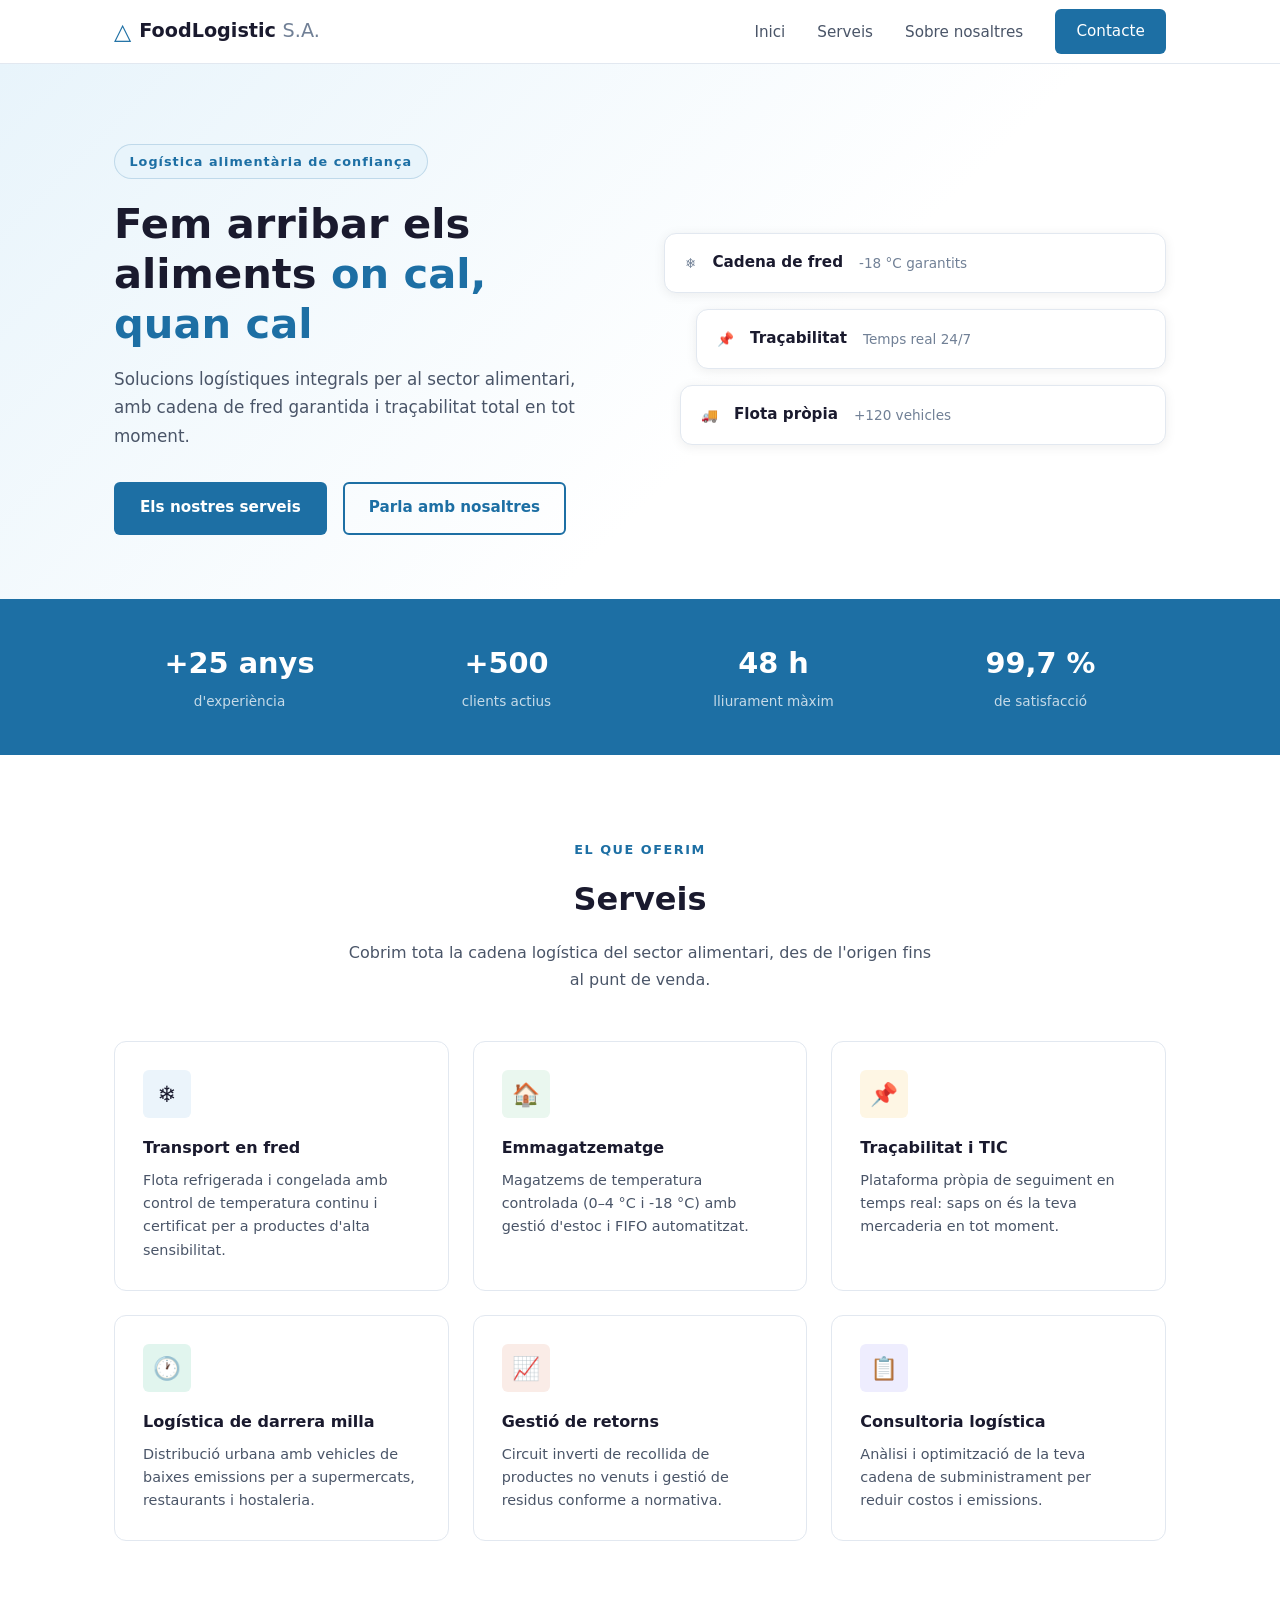
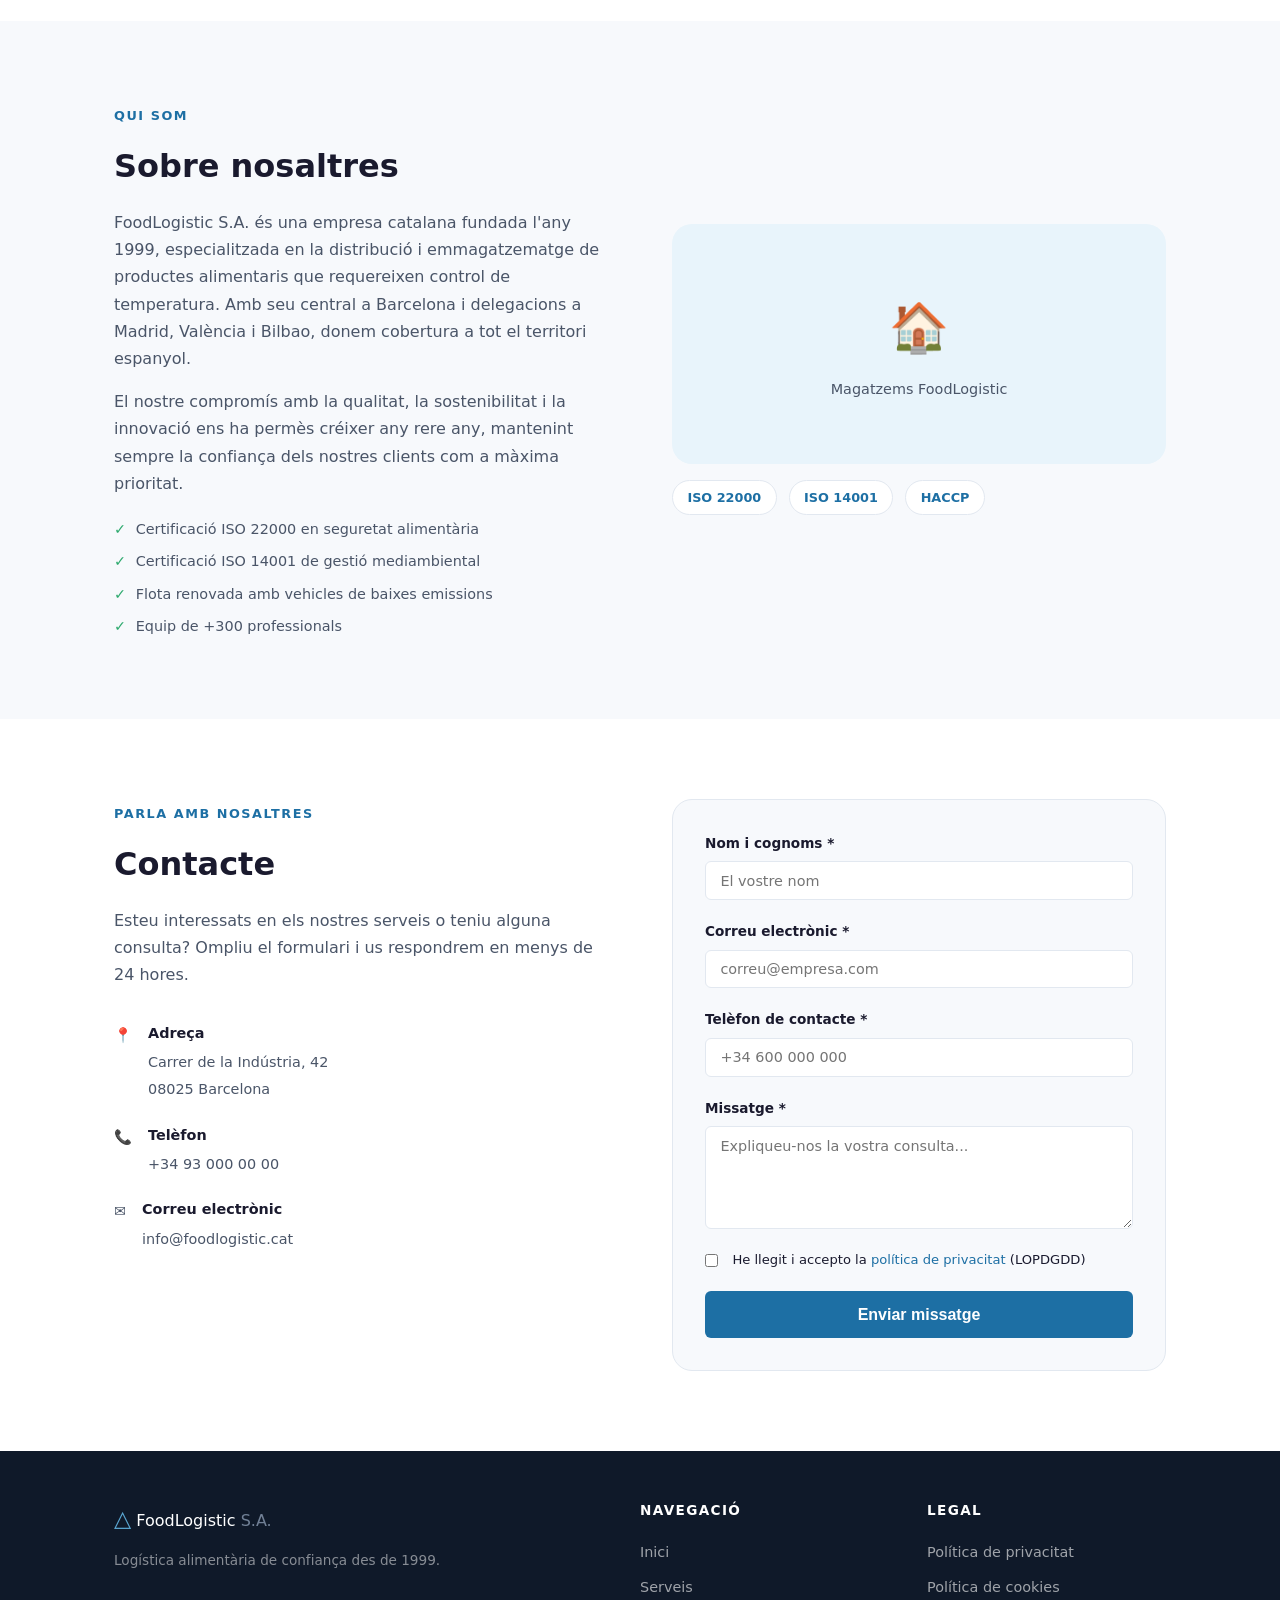
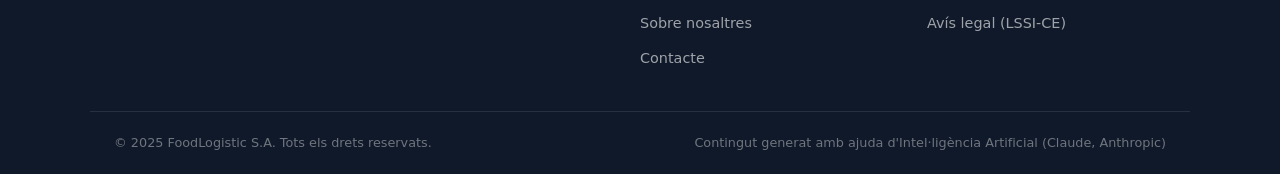
==== docs/index.html @ 1aea2525 "Add initial website structure and styles for FoodLogístic S.A." ====
<!DOCTYPE html>
<html lang="ca">
<head>
  <meta charset="UTF-8" />
  <meta name="viewport" content="width=device-width, initial-scale=1.0" />
  <meta name="description" content="FoodLogistic S.A. – Solucions logístiques per al sector alimentari" />
  <title>FoodLogistic S.A.</title>
  <link rel="stylesheet" href="styles.css" />
</head>
<body>

  <!-- NAV -->
  <header class="site-header">
    <nav class="nav container">
      <div class="nav-brand">
        <span class="brand-icon">&#9651;</span>
        <span class="brand-name">FoodLogistic <span class="brand-sa">S.A.</span></span>
      </div>
      <ul class="nav-links">
        <li><a href="#inici">Inici</a></li>
        <li><a href="#serveis">Serveis</a></li>
        <li><a href="#sobre">Sobre nosaltres</a></li>
        <li><a href="#contacte" class="btn-nav">Contacte</a></li>
      </ul>
      <button class="burger" aria-label="Menú" onclick="toggleMenu()">&#9776;</button>
    </nav>
  </header>

  <!-- HERO -->
  <section class="hero" id="inici">
    <div class="container hero-inner">
      <div class="hero-text">
        <span class="hero-badge">Logística alimentària de confiança</span>
        <h1>Fem arribar els aliments <em>on cal, quan cal</em></h1>
        <p class="hero-sub">Solucions logístiques integrals per al sector alimentari, amb cadena de fred garantida i traçabilitat total en tot moment.</p>
        <div class="hero-actions">
          <a href="#serveis" class="btn-primary">Els nostres serveis</a>
          <a href="#contacte" class="btn-secondary">Parla amb nosaltres</a>
        </div>
      </div>
      <div class="hero-visual">
        <div class="hero-card hc1">
          <span class="hc-icon">&#10052;</span>
          <strong>Cadena de fred</strong>
          <span>-18 °C garantits</span>
        </div>
        <div class="hero-card hc2">
          <span class="hc-icon">&#128204;</span>
          <strong>Traçabilitat</strong>
          <span>Temps real 24/7</span>
        </div>
        <div class="hero-card hc3">
          <span class="hc-icon">&#128666;</span>
          <strong>Flota pròpia</strong>
          <span>+120 vehicles</span>
        </div>
      </div>
    </div>
  </section>

  <!-- STATS -->
  <section class="stats">
    <div class="container stats-grid">
      <div class="stat-item"><strong>+25 anys</strong><span>d'experiència</span></div>
      <div class="stat-item"><strong>+500</strong><span>clients actius</span></div>
      <div class="stat-item"><strong>48 h</strong><span>lliurament màxim</span></div>
      <div class="stat-item"><strong>99,7 %</strong><span>de satisfacció</span></div>
    </div>
  </section>

  <!-- SERVEIS -->
  <section class="section" id="serveis">
    <div class="container">
      <div class="section-head">
        <span class="section-label">El que oferim</span>
        <h2>Serveis</h2>
        <p>Cobrim tota la cadena logística del sector alimentari, des de l'origen fins al punt de venda.</p>
      </div>
      <div class="services-grid">

        <div class="service-card">
          <div class="service-icon ic-blue">&#10052;</div>
          <h3>Transport en fred</h3>
          <p>Flota refrigerada i congelada amb control de temperatura continu i certificat per a productes d'alta sensibilitat.</p>
        </div>

        <div class="service-card">
          <div class="service-icon ic-green">&#127968;</div>
          <h3>Emmagatzematge</h3>
          <p>Magatzems de temperatura controlada (0–4 °C i -18 °C) amb gestió d'estoc i FIFO automatitzat.</p>
        </div>

        <div class="service-card">
          <div class="service-icon ic-amber">&#128204;</div>
          <h3>Traçabilitat i TIC</h3>
          <p>Plataforma pròpia de seguiment en temps real: saps on és la teva mercaderia en tot moment.</p>
        </div>

        <div class="service-card">
          <div class="service-icon ic-teal">&#128336;</div>
          <h3>Logística de darrera milla</h3>
          <p>Distribució urbana amb vehicles de baixes emissions per a supermercats, restaurants i hostaleria.</p>
        </div>

        <div class="service-card">
          <div class="service-icon ic-coral">&#128200;</div>
          <h3>Gestió de retorns</h3>
          <p>Circuit inverti de recollida de productes no venuts i gestió de residus conforme a normativa.</p>
        </div>

        <div class="service-card">
          <div class="service-icon ic-purple">&#128203;</div>
          <h3>Consultoria logística</h3>
          <p>Anàlisi i optimització de la teva cadena de subministrament per reduir costos i emissions.</p>
        </div>

      </div>
    </div>
  </section>

  <!-- SOBRE NOSALTRES -->
  <section class="section section-alt" id="sobre">
    <div class="container about-inner">
      <div class="about-text">
        <span class="section-label">Qui som</span>
        <h2>Sobre nosaltres</h2>
        <p>FoodLogistic S.A. és una empresa catalana fundada l'any 1999, especialitzada en la distribució i emmagatzematge de productes alimentaris que requereixen control de temperatura. Amb seu central a Barcelona i delegacions a Madrid, València i Bilbao, donem cobertura a tot el territori espanyol.</p>
        <p>El nostre compromís amb la qualitat, la sostenibilitat i la innovació ens ha permès créixer any rere any, mantenint sempre la confiança dels nostres clients com a màxima prioritat.</p>
        <ul class="about-list">
          <li>Certificació ISO 22000 en seguretat alimentària</li>
          <li>Certificació ISO 14001 de gestió mediambiental</li>
          <li>Flota renovada amb vehicles de baixes emissions</li>
          <li>Equip de +300 professionals</li>
        </ul>
      </div>
      <div class="about-visual">
        <div class="about-img-wrap">
          <img src="images/warehouse.jpg" alt="Magatzem de FoodLogistic S.A." onerror="this.style.display='none'; this.nextElementSibling.style.display='flex';" />
          <div class="img-placeholder">
            <span>&#127968;</span>
            <p>Magatzems FoodLogistic</p>
          </div>
        </div>
        <div class="cert-badges">
          <span class="badge">ISO 22000</span>
          <span class="badge">ISO 14001</span>
          <span class="badge">HACCP</span>
        </div>
      </div>
    </div>
  </section>

  <!-- CONTACTE -->
  <section class="section" id="contacte">
    <div class="container contact-inner">
      <div class="contact-info">
        <span class="section-label">Parla amb nosaltres</span>
        <h2>Contacte</h2>
        <p>Esteu interessats en els nostres serveis o teniu alguna consulta? Ompliu el formulari i us respondrem en menys de 24 hores.</p>
        <div class="contact-data">
          <div class="contact-item">
            <span class="ci-icon">&#128205;</span>
            <div>
              <strong>Adreça</strong>
              <span>Carrer de la Indústria, 42<br>08025 Barcelona</span>
            </div>
          </div>
          <div class="contact-item">
            <span class="ci-icon">&#128222;</span>
            <div>
              <strong>Telèfon</strong>
              <span>+34 93 000 00 00</span>
            </div>
          </div>
          <div class="contact-item">
            <span class="ci-icon">&#9993;</span>
            <div>
              <strong>Correu electrònic</strong>
              <span>info@foodlogistic.cat</span>
            </div>
          </div>
        </div>
      </div>

      <form class="contact-form" onsubmit="handleSubmit(event)">
        <div class="form-group">
          <label for="nom">Nom i cognoms *</label>
          <input type="text" id="nom" name="nom" placeholder="El vostre nom" required />
        </div>
        <div class="form-group">
          <label for="email">Correu electrònic *</label>
          <input type="email" id="email" name="email" placeholder="correu@empresa.com" required />
        </div>
        <div class="form-group">
          <label for="telefon">Telèfon de contacte *</label>
          <input type="tel" id="telefon" name="telefon" placeholder="+34 600 000 000" required />
        </div>
        <div class="form-group">
          <label for="missatge">Missatge *</label>
          <textarea id="missatge" name="missatge" rows="5" placeholder="Expliqueu-nos la vostra consulta..." required></textarea>
        </div>
        <div class="form-group form-check">
          <input type="checkbox" id="privacitat" required />
          <label for="privacitat">He llegit i accepto la <a href="#politica">política de privacitat</a> (LOPDGDD)</label>
        </div>
        <button type="submit" class="btn-primary btn-full">Enviar missatge</button>
        <div id="form-ok" class="form-ok" style="display:none;">&#10003; Missatge enviat! Us respondrem aviat.</div>
      </form>
    </div>
  </section>

  <!-- FOOTER -->
  <footer class="site-footer">
    <div class="container footer-inner">
      <div class="footer-brand">
        <span class="brand-icon">&#9651;</span>
        <span class="brand-name">FoodLogistic <span class="brand-sa">S.A.</span></span>
        <p>Logística alimentària de confiança des de 1999.</p>
      </div>
      <div class="footer-links">
        <h4>Navegació</h4>
        <ul>
          <li><a href="#inici">Inici</a></li>
          <li><a href="#serveis">Serveis</a></li>
          <li><a href="#sobre">Sobre nosaltres</a></li>
          <li><a href="#contacte">Contacte</a></li>
        </ul>
      </div>
      <div class="footer-legal">
        <h4>Legal</h4>
        <ul>
          <li><a href="#politica" id="politica">Política de privacitat</a></li>
          <li><a href="#cookies">Política de cookies</a></li>
          <li><a href="#avis">Avís legal (LSSI-CE)</a></li>
        </ul>
      </div>
    </div>
    <div class="footer-bottom container">
      <p>&copy; 2025 FoodLogistic S.A. Tots els drets reservats.</p>
      <p>Contingut generat amb ajuda d'Intel·ligència Artificial (Claude, Anthropic)</p>
    </div>
  </footer>

  <script>
    function toggleMenu() {
      document.querySelector('.nav-links').classList.toggle('open');
    }
    function handleSubmit(e) {
      e.preventDefault();
      document.getElementById('form-ok').style.display = 'block';
      e.target.reset();
    }
    document.querySelectorAll('a[href^="#"]').forEach(a => {
      a.addEventListener('click', e => {
        const target = document.querySelector(a.getAttribute('href'));
        if (target) { e.preventDefault(); target.scrollIntoView({ behavior: 'smooth' }); }
      });
    });
  </script>

  <!-- STATCOUNTER: Afegiu aquí el codi de seguiment de Statcounter -->
  <!-- <script type="text/javascript"> ... </script> -->

</body>
</html>
---- docs/styles.css ----
/* =============================================
   FoodLogistic S.A. – Stylesheet
   Estructura: Reset → Variables → Base → Components → Sections → Responsive
   ============================================= */

/* --- Reset & Variables --- */
*, *::before, *::after { box-sizing: border-box; margin: 0; padding: 0; }

:root {
  --brand:       #1D6FA4;
  --brand-dark:  #124E78;
  --brand-light: #E8F4FB;
  --accent:      #2EAA6E;
  --text-primary: #1a1a2e;
  --text-secondary: #4a5568;
  --text-muted: #718096;
  --bg: #ffffff;
  --bg-alt: #f7f9fc;
  --border: #e2e8f0;
  --radius-sm: 6px;
  --radius: 12px;
  --radius-lg: 20px;
  --shadow: 0 2px 12px rgba(0,0,0,0.07);
  --shadow-md: 0 4px 24px rgba(0,0,0,0.10);
  --container: 1100px;
  --header-h: 64px;
}

html { scroll-behavior: smooth; font-size: 16px; }
body { font-family: system-ui, -apple-system, 'Segoe UI', sans-serif; color: var(--text-primary); background: var(--bg); line-height: 1.7; }
img { max-width: 100%; display: block; }
a { color: var(--brand); text-decoration: none; }
a:hover { text-decoration: underline; }
ul { list-style: none; }

/* --- Utilities --- */
.container { max-width: var(--container); margin: 0 auto; padding: 0 1.5rem; }
.section { padding: 5rem 0; }
.section-alt { background: var(--bg-alt); }

.section-label {
  display: inline-block;
  font-size: 0.8rem;
  font-weight: 600;
  letter-spacing: 0.12em;
  text-transform: uppercase;
  color: var(--brand);
  margin-bottom: 0.75rem;
}
.section-head { text-align: center; max-width: 600px; margin: 0 auto 3rem; }
.section-head h2 { font-size: 2rem; font-weight: 700; margin-bottom: 0.75rem; }
.section-head p { color: var(--text-secondary); }

/* --- Buttons --- */
.btn-primary, .btn-secondary, .btn-nav {
  display: inline-block;
  padding: 0.7rem 1.5rem;
  border-radius: var(--radius-sm);
  font-weight: 600;
  font-size: 0.95rem;
  transition: all 0.2s;
  cursor: pointer;
  border: 2px solid transparent;
}
.btn-primary { background: var(--brand); color: #fff; }
.btn-primary:hover { background: var(--brand-dark); text-decoration: none; }
.btn-secondary { background: transparent; color: var(--brand); border-color: var(--brand); }
.btn-secondary:hover { background: var(--brand-light); text-decoration: none; }
.btn-nav { background: var(--brand); color: #fff !important; padding: 0.5rem 1.2rem; }
.btn-nav:hover { background: var(--brand-dark); text-decoration: none; }
.btn-full { width: 100%; text-align: center; border: none; font-size: 1rem; padding: 0.9rem; }

/* --- Header / Nav --- */
.site-header {
  position: sticky; top: 0; z-index: 100;
  background: rgba(255,255,255,0.95);
  backdrop-filter: blur(8px);
  border-bottom: 1px solid var(--border);
  height: var(--header-h);
}
.nav { display: flex; align-items: center; justify-content: space-between; height: 100%; }
.nav-brand { display: flex; align-items: center; gap: 0.5rem; font-size: 1.2rem; font-weight: 700; color: var(--text-primary); }
.brand-icon { color: var(--brand); font-size: 1.4rem; }
.brand-sa { font-weight: 400; color: var(--text-muted); }
.nav-links { display: flex; align-items: center; gap: 2rem; }
.nav-links a { font-size: 0.95rem; color: var(--text-secondary); font-weight: 500; }
.nav-links a:hover { color: var(--brand); text-decoration: none; }
.burger { display: none; background: none; border: none; font-size: 1.5rem; cursor: pointer; color: var(--text-primary); }

/* --- Hero --- */
.hero { padding: 5rem 0 4rem; background: linear-gradient(135deg, var(--brand-light) 0%, #fff 60%); }
.hero-inner { display: grid; grid-template-columns: 1fr 1fr; gap: 3rem; align-items: center; }
.hero-text { max-width: 540px; }
.hero-badge {
  display: inline-block; background: var(--brand-light); color: var(--brand);
  font-size: 0.8rem; font-weight: 600; letter-spacing: 0.08em;
  padding: 0.35rem 0.9rem; border-radius: 99px; margin-bottom: 1.25rem;
  border: 1px solid rgba(29,111,164,0.2);
}
.hero h1 { font-size: 2.6rem; font-weight: 800; line-height: 1.2; margin-bottom: 1rem; }
.hero h1 em { color: var(--brand); font-style: normal; }
.hero-sub { color: var(--text-secondary); font-size: 1.05rem; margin-bottom: 2rem; }
.hero-actions { display: flex; gap: 1rem; flex-wrap: wrap; }

.hero-visual { display: flex; flex-direction: column; gap: 1rem; }
.hero-card {
  background: #fff;
  border: 1px solid var(--border);
  border-radius: var(--radius);
  padding: 1rem 1.25rem;
  display: flex; align-items: center; gap: 1rem;
  box-shadow: var(--shadow);
}
.hero-card:nth-child(2) { margin-left: 2rem; }
.hero-card:nth-child(3) { margin-left: 1rem; }
.hc-icon { font-size: 1.6rem; }
.hero-card strong { display: block; font-weight: 700; font-size: 0.95rem; }
.hero-card span { font-size: 0.85rem; color: var(--text-muted); }

/* --- Stats --- */
.stats { background: var(--brand); padding: 2.5rem 0; }
.stats-grid { display: grid; grid-template-columns: repeat(4, 1fr); gap: 1rem; text-align: center; }
.stat-item strong { display: block; font-size: 1.8rem; font-weight: 800; color: #fff; }
.stat-item span { font-size: 0.85rem; color: rgba(255,255,255,0.75); }

/* --- Services --- */
.services-grid { display: grid; grid-template-columns: repeat(3, 1fr); gap: 1.5rem; }
.service-card {
  background: var(--bg);
  border: 1px solid var(--border);
  border-radius: var(--radius);
  padding: 1.75rem;
  transition: box-shadow 0.2s, transform 0.2s;
}
.service-card:hover { box-shadow: var(--shadow-md); transform: translateY(-3px); }
.service-icon {
  width: 48px; height: 48px;
  border-radius: var(--radius-sm);
  display: flex; align-items: center; justify-content: center;
  font-size: 1.4rem; margin-bottom: 1rem;
}
.ic-blue   { background: #EBF4FB; }
.ic-green  { background: #EAF7EF; }
.ic-amber  { background: #FEF6E4; }
.ic-teal   { background: #E1F5EE; }
.ic-coral  { background: #FAECE7; }
.ic-purple { background: #EEEDFE; }
.service-card h3 { font-size: 1rem; font-weight: 700; margin-bottom: 0.5rem; }
.service-card p { font-size: 0.9rem; color: var(--text-secondary); line-height: 1.6; }

/* --- About --- */
.about-inner { display: grid; grid-template-columns: 1fr 1fr; gap: 4rem; align-items: center; }
.about-text h2 { font-size: 2rem; font-weight: 700; margin-bottom: 1rem; }
.about-text p { color: var(--text-secondary); margin-bottom: 1rem; }
.about-list { margin-top: 1.25rem; display: flex; flex-direction: column; gap: 0.5rem; }
.about-list li { display: flex; align-items: center; gap: 0.6rem; font-size: 0.9rem; color: var(--text-secondary); }
.about-list li::before { content: '✓'; color: var(--accent); font-weight: 700; }
.about-img-wrap { border-radius: var(--radius-lg); overflow: hidden; background: var(--brand-light); min-height: 240px; position: relative; }
.about-img-wrap img { width: 100%; height: 240px; object-fit: cover; }
.img-placeholder {
  display: none; align-items: center; justify-content: center; flex-direction: column;
  height: 240px; color: var(--brand); gap: 0.5rem;
}
.img-placeholder span { font-size: 3rem; }
.img-placeholder p { font-size: 0.9rem; color: var(--text-secondary); }
.cert-badges { display: flex; gap: 0.75rem; margin-top: 1rem; }
.badge {
  background: #fff; border: 1px solid var(--border);
  border-radius: 99px; padding: 0.35rem 0.9rem;
  font-size: 0.8rem; font-weight: 600; color: var(--brand);
}

/* --- Contact --- */
.contact-inner { display: grid; grid-template-columns: 1fr 1fr; gap: 4rem; align-items: start; }
.contact-info h2 { font-size: 2rem; font-weight: 700; margin-bottom: 1rem; }
.contact-info > p { color: var(--text-secondary); margin-bottom: 2rem; }
.contact-data { display: flex; flex-direction: column; gap: 1.25rem; }
.contact-item { display: flex; align-items: flex-start; gap: 1rem; }
.ci-icon { font-size: 1.3rem; margin-top: 2px; }
.contact-item strong { display: block; font-weight: 700; font-size: 0.9rem; margin-bottom: 0.2rem; }
.contact-item span { font-size: 0.9rem; color: var(--text-secondary); }

.contact-form { background: var(--bg-alt); border: 1px solid var(--border); border-radius: var(--radius-lg); padding: 2rem; }
.form-group { display: flex; flex-direction: column; gap: 0.4rem; margin-bottom: 1.25rem; }
.form-group label { font-size: 0.85rem; font-weight: 600; color: var(--text-primary); }
.form-group input, .form-group textarea {
  padding: 0.65rem 0.9rem;
  border: 1px solid var(--border);
  border-radius: var(--radius-sm);
  font-size: 0.9rem;
  font-family: inherit;
  background: #fff;
  color: var(--text-primary);
  transition: border-color 0.2s;
}
.form-group input:focus, .form-group textarea:focus { outline: none; border-color: var(--brand); }
.form-group textarea { resize: vertical; }
.form-check { flex-direction: row; align-items: center; }
.form-check input { width: auto; margin-right: 0.5rem; }
.form-check label { font-size: 0.82rem; font-weight: 400; }
.form-ok { color: var(--accent); font-weight: 600; margin-top: 0.75rem; font-size: 0.9rem; }

/* --- Footer --- */
.site-footer { background: #0f1929; color: rgba(255,255,255,0.8); padding: 3rem 0 0; }
.footer-inner { display: grid; grid-template-columns: 2fr 1fr 1fr; gap: 3rem; padding-bottom: 2.5rem; }
.footer-brand .brand-icon { color: #5ba8d4; }
.footer-brand .brand-name { color: #fff; }
.footer-brand p { font-size: 0.85rem; color: rgba(255,255,255,0.5); margin-top: 0.75rem; }
.site-footer h4 { color: #fff; font-size: 0.85rem; font-weight: 700; letter-spacing: 0.1em; text-transform: uppercase; margin-bottom: 1rem; }
.site-footer ul { display: flex; flex-direction: column; gap: 0.5rem; }
.site-footer ul a { color: rgba(255,255,255,0.6); font-size: 0.9rem; }
.site-footer ul a:hover { color: #fff; text-decoration: none; }
.footer-bottom {
  border-top: 1px solid rgba(255,255,255,0.1);
  padding: 1.25rem 1.5rem;
  display: flex; justify-content: space-between; align-items: center; flex-wrap: wrap; gap: 0.5rem;
  font-size: 0.8rem; color: rgba(255,255,255,0.4);
}

/* --- Responsive --- */
@media (max-width: 900px) {
  .hero-inner { grid-template-columns: 1fr; }
  .hero h1 { font-size: 2rem; }
  .hero-visual { display: none; }
  .services-grid { grid-template-columns: repeat(2, 1fr); }
  .stats-grid { grid-template-columns: repeat(2, 1fr); }
  .about-inner, .contact-inner { grid-template-columns: 1fr; }
  .footer-inner { grid-template-columns: 1fr 1fr; }
}
@media (max-width: 600px) {
  .nav-links { display: none; flex-direction: column; position: absolute; top: var(--header-h); left: 0; right: 0; background: #fff; border-bottom: 1px solid var(--border); padding: 1rem 1.5rem; gap: 1rem; }
  .nav-links.open { display: flex; }
  .burger { display: block; }
  .services-grid { grid-template-columns: 1fr; }
  .stats-grid { grid-template-columns: repeat(2, 1fr); }
  .footer-inner { grid-template-columns: 1fr; }
  .footer-bottom { flex-direction: column; text-align: center; }
  .hero { padding: 3rem 0; }
  .section { padding: 3rem 0; }
  .hero h1 { font-size: 1.75rem; }
}
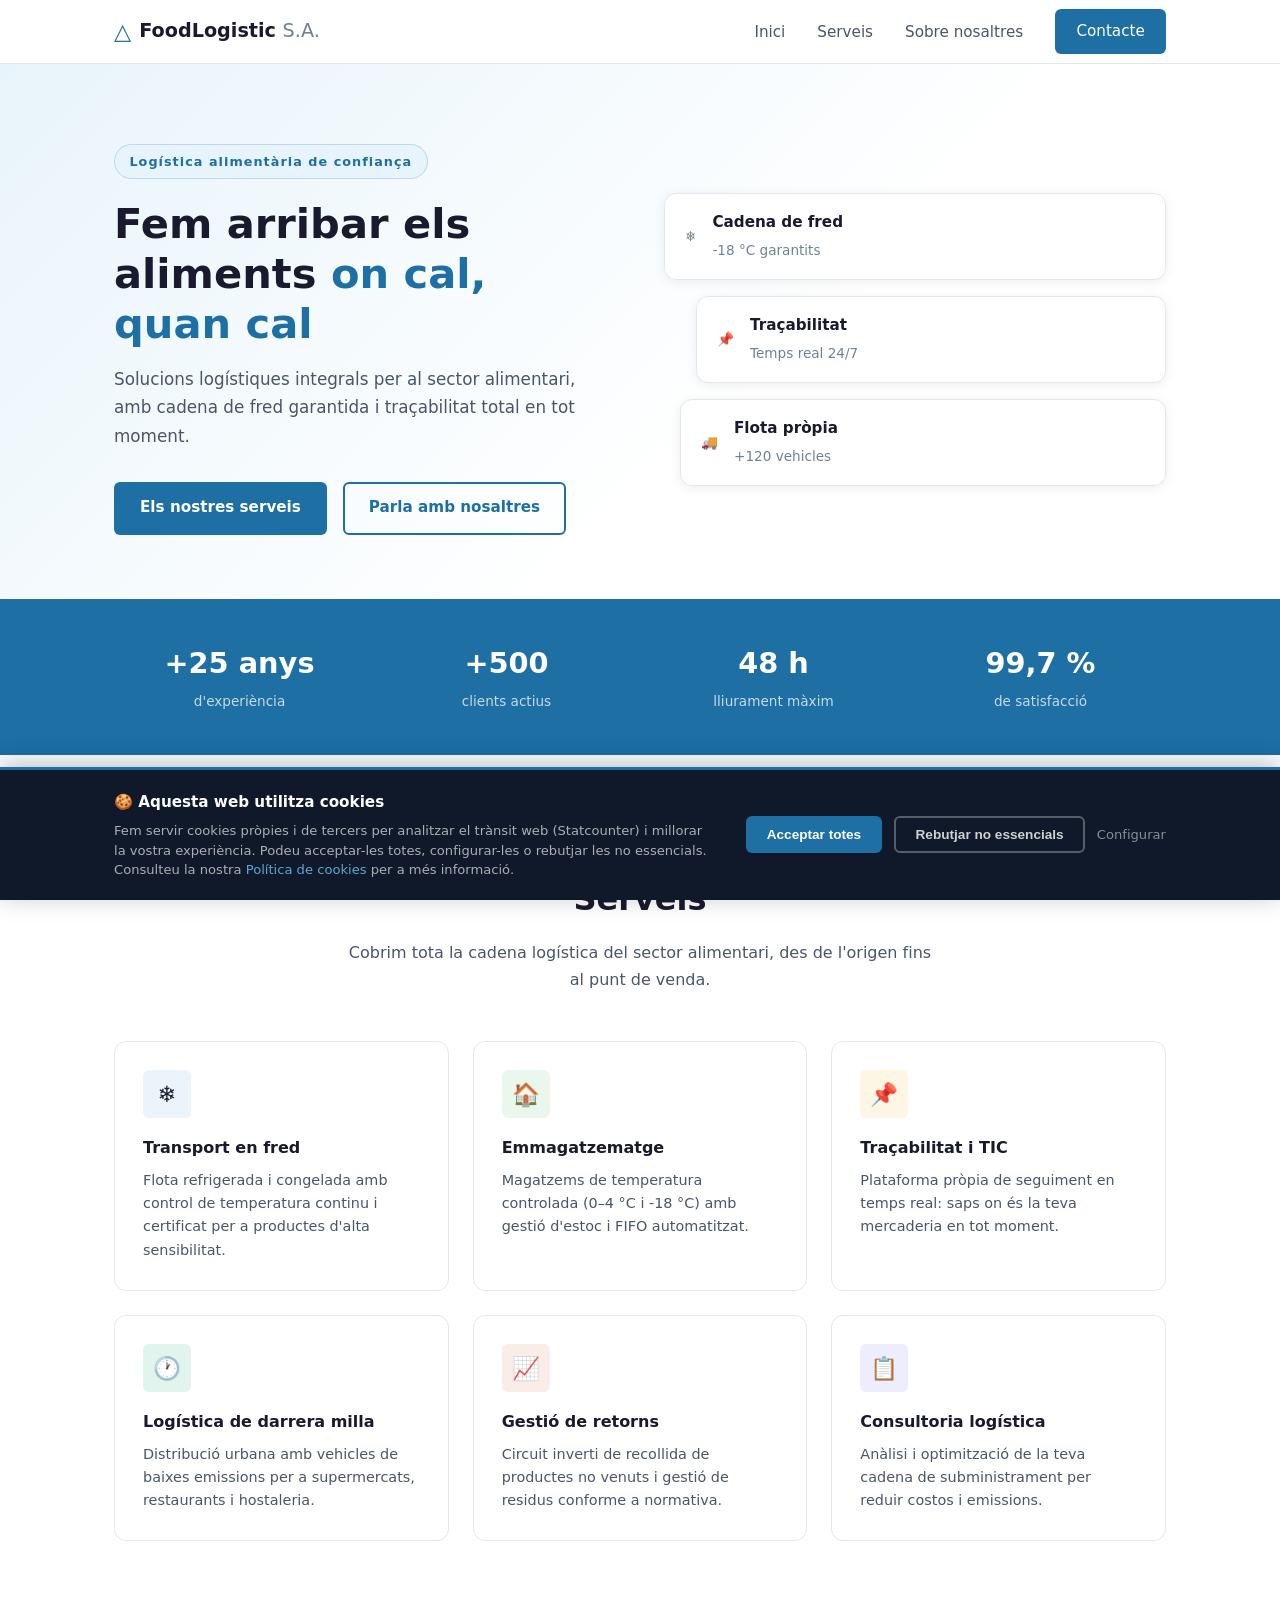
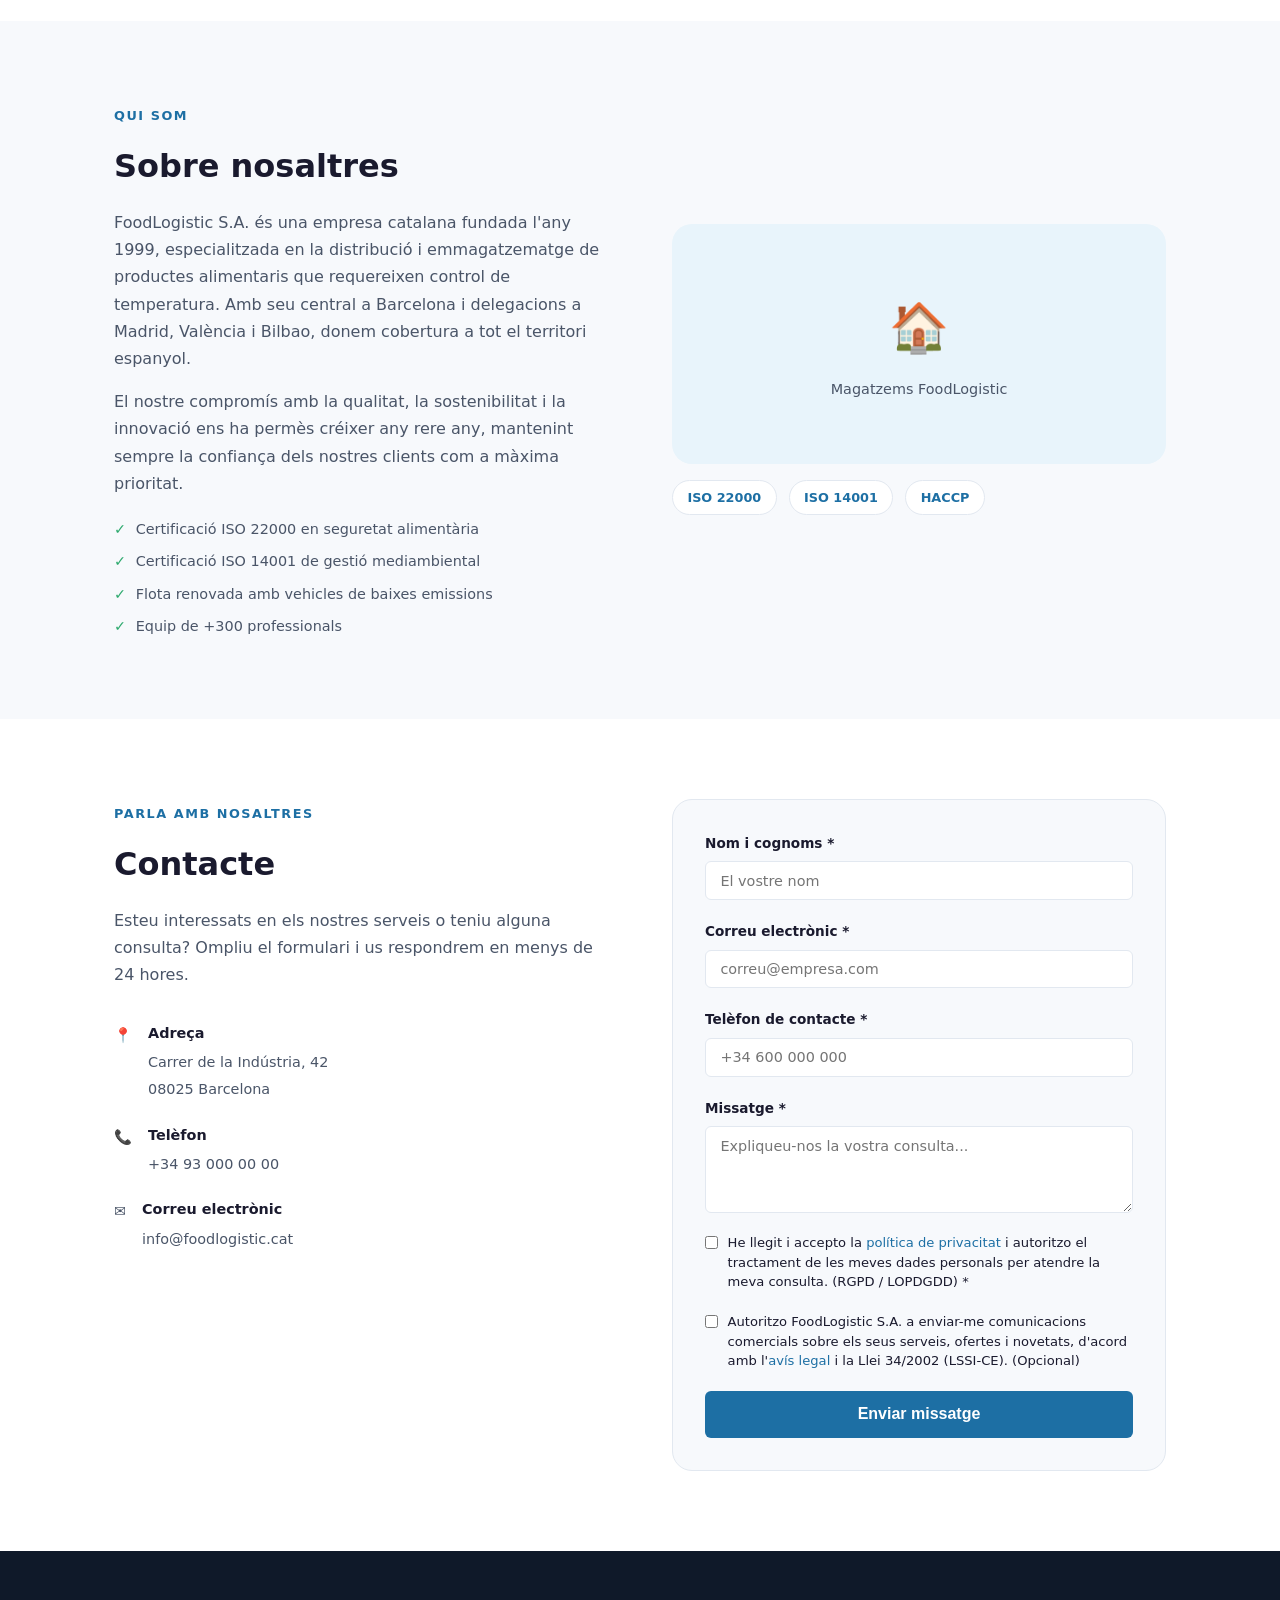
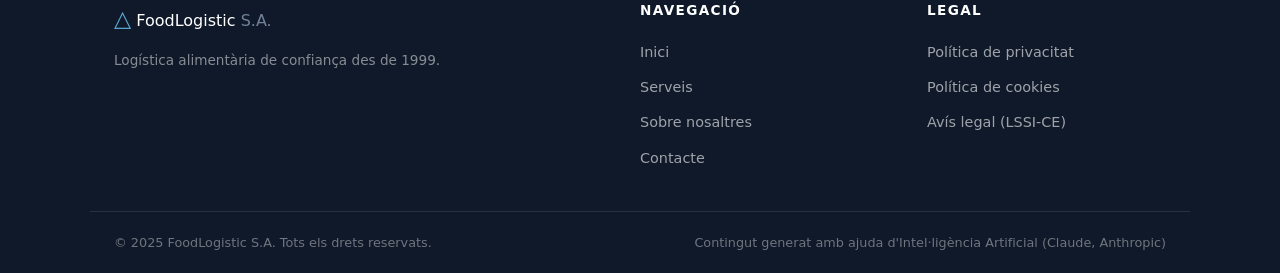
==== commit 9b293a4f: "Add legal documents and cookie banner styles - Introduced a cookie banner style in styles.css for us" ====
--- a/docs/index.html
+++ b/docs/index.html
@@ -9,6 +9,21 @@
 </head>
 <body>
 
+  <!-- COOKIE BANNER -->
+  <div id="cookie-banner" class="cookie-banner" role="dialog" aria-label="Avís de cookies" style="display:none;">
+    <div class="cookie-inner">
+      <div class="cookie-text">
+        <strong>🍪 Aquesta web utilitza cookies</strong>
+        <p>Fem servir cookies pròpies i de tercers per analitzar el trànsit web (Statcounter) i millorar la vostra experiència. Podeu acceptar-les totes, configurar-les o rebutjar les no essencials. Consulteu la nostra <a href="politica-cookies.html">Política de cookies</a> per a més informació.</p>
+      </div>
+      <div class="cookie-actions">
+        <button class="btn-primary" onclick="acceptCookies()">Acceptar totes</button>
+        <button class="btn-secondary" onclick="rejectCookies()">Rebutjar no essencials</button>
+        <a href="politica-cookies.html" class="cookie-config-link">Configurar</a>
+      </div>
+    </div>
+  </div>
+
   <!-- NAV -->
   <header class="site-header">
     <nav class="nav container">
@@ -41,18 +56,15 @@
       <div class="hero-visual">
         <div class="hero-card hc1">
           <span class="hc-icon">&#10052;</span>
-          <strong>Cadena de fred</strong>
-          <span>-18 °C garantits</span>
+          <div><strong>Cadena de fred</strong><span>-18 °C garantits</span></div>
         </div>
         <div class="hero-card hc2">
           <span class="hc-icon">&#128204;</span>
-          <strong>Traçabilitat</strong>
-          <span>Temps real 24/7</span>
+          <div><strong>Traçabilitat</strong><span>Temps real 24/7</span></div>
         </div>
         <div class="hero-card hc3">
           <span class="hc-icon">&#128666;</span>
-          <strong>Flota pròpia</strong>
-          <span>+120 vehicles</span>
+          <div><strong>Flota pròpia</strong><span>+120 vehicles</span></div>
         </div>
       </div>
     </div>
@@ -77,43 +89,36 @@
         <p>Cobrim tota la cadena logística del sector alimentari, des de l'origen fins al punt de venda.</p>
       </div>
       <div class="services-grid">
-
         <div class="service-card">
           <div class="service-icon ic-blue">&#10052;</div>
           <h3>Transport en fred</h3>
           <p>Flota refrigerada i congelada amb control de temperatura continu i certificat per a productes d'alta sensibilitat.</p>
         </div>
-
         <div class="service-card">
           <div class="service-icon ic-green">&#127968;</div>
           <h3>Emmagatzematge</h3>
           <p>Magatzems de temperatura controlada (0–4 °C i -18 °C) amb gestió d'estoc i FIFO automatitzat.</p>
         </div>
-
         <div class="service-card">
           <div class="service-icon ic-amber">&#128204;</div>
           <h3>Traçabilitat i TIC</h3>
           <p>Plataforma pròpia de seguiment en temps real: saps on és la teva mercaderia en tot moment.</p>
         </div>
-
         <div class="service-card">
           <div class="service-icon ic-teal">&#128336;</div>
           <h3>Logística de darrera milla</h3>
           <p>Distribució urbana amb vehicles de baixes emissions per a supermercats, restaurants i hostaleria.</p>
         </div>
-
         <div class="service-card">
           <div class="service-icon ic-coral">&#128200;</div>
           <h3>Gestió de retorns</h3>
           <p>Circuit inverti de recollida de productes no venuts i gestió de residus conforme a normativa.</p>
         </div>
-
         <div class="service-card">
           <div class="service-icon ic-purple">&#128203;</div>
           <h3>Consultoria logística</h3>
           <p>Anàlisi i optimització de la teva cadena de subministrament per reduir costos i emissions.</p>
         </div>
-
       </div>
     </div>
   </section>
@@ -197,12 +202,21 @@
         </div>
         <div class="form-group">
           <label for="missatge">Missatge *</label>
-          <textarea id="missatge" name="missatge" rows="5" placeholder="Expliqueu-nos la vostra consulta..." required></textarea>
-        </div>
+          <textarea id="missatge" name="missatge" rows="4" placeholder="Expliqueu-nos la vostra consulta..." required></textarea>
+        </div>
+
+        <!-- CHECKBOX 1: Consentiment de dades (obligatori) -->
         <div class="form-group form-check">
-          <input type="checkbox" id="privacitat" required />
-          <label for="privacitat">He llegit i accepto la <a href="#politica">política de privacitat</a> (LOPDGDD)</label>
-        </div>
+          <input type="checkbox" id="privacitat" name="privacitat" required />
+          <label for="privacitat">He llegit i accepto la <a href="politica-privacitat.html" target="_blank">política de privacitat</a> i autoritzo el tractament de les meves dades personals per atendre la meva consulta. (RGPD / LOPDGDD) *</label>
+        </div>
+
+        <!-- CHECKBOX 2: Comunicacions comercials (opcional) -->
+        <div class="form-group form-check">
+          <input type="checkbox" id="comunicacions" name="comunicacions" />
+          <label for="comunicacions">Autoritzo FoodLogistic S.A. a enviar-me comunicacions comercials sobre els seus serveis, ofertes i novetats, d'acord amb l'<a href="avis-legal.html" target="_blank">avís legal</a> i la Llei 34/2002 (LSSI-CE). (Opcional)</label>
+        </div>
+
         <button type="submit" class="btn-primary btn-full">Enviar missatge</button>
         <div id="form-ok" class="form-ok" style="display:none;">&#10003; Missatge enviat! Us respondrem aviat.</div>
       </form>
@@ -229,9 +243,9 @@
       <div class="footer-legal">
         <h4>Legal</h4>
         <ul>
-          <li><a href="#politica" id="politica">Política de privacitat</a></li>
-          <li><a href="#cookies">Política de cookies</a></li>
-          <li><a href="#avis">Avís legal (LSSI-CE)</a></li>
+          <li><a href="politica-privacitat.html">Política de privacitat</a></li>
+          <li><a href="politica-cookies.html">Política de cookies</a></li>
+          <li><a href="avis-legal.html">Avís legal (LSSI-CE)</a></li>
         </ul>
       </div>
     </div>
@@ -242,24 +256,56 @@
   </footer>
 
   <script>
+    // Menu
     function toggleMenu() {
       document.querySelector('.nav-links').classList.toggle('open');
     }
+
+    // Form submit
     function handleSubmit(e) {
       e.preventDefault();
       document.getElementById('form-ok').style.display = 'block';
       e.target.reset();
     }
+
+    // Smooth scroll
     document.querySelectorAll('a[href^="#"]').forEach(a => {
       a.addEventListener('click', e => {
         const target = document.querySelector(a.getAttribute('href'));
         if (target) { e.preventDefault(); target.scrollIntoView({ behavior: 'smooth' }); }
       });
     });
+
+    // Cookie banner
+    function showCookieBanner() {
+      const consent = localStorage.getItem('cookieConsent');
+      if (!consent) {
+        document.getElementById('cookie-banner').style.display = 'block';
+      }
+    }
+    function acceptCookies() {
+      localStorage.setItem('cookieConsent', 'all');
+      document.getElementById('cookie-banner').style.display = 'none';
+    }
+    function rejectCookies() {
+      localStorage.setItem('cookieConsent', 'essential');
+      document.getElementById('cookie-banner').style.display = 'none';
+    }
+    window.addEventListener('DOMContentLoaded', showCookieBanner);
   </script>
 
-  <!-- STATCOUNTER: Afegiu aquí el codi de seguiment de Statcounter -->
-  <!-- <script type="text/javascript"> ... </script> -->
+  <!-- Statcounter (carregat condicionalment si s'accepten cookies) -->
+  <script>
+    if (localStorage.getItem('cookieConsent') === 'all') {
+      var sc_project=13214955;
+      var sc_invisible=1;
+      var sc_security="fa6a49e9";
+      var s = document.createElement('script');
+      s.src = 'https://www.statcounter.com/counter/counter.js';
+      s.async = true;
+      document.body.appendChild(s);
+    }
+  </script>
 
 </body>
-</html>+</html>
--- a/docs/styles.css
+++ b/docs/styles.css
@@ -70,6 +70,36 @@
 .btn-nav:hover { background: var(--brand-dark); text-decoration: none; }
 .btn-full { width: 100%; text-align: center; border: none; font-size: 1rem; padding: 0.9rem; }
 
+/* --- Cookie Banner --- */
+.cookie-banner {
+  position: fixed;
+  bottom: 0; left: 0; right: 0;
+  z-index: 9999;
+  background: #0f1929;
+  border-top: 3px solid var(--brand);
+  padding: 1.25rem 0;
+  box-shadow: 0 -4px 24px rgba(0,0,0,0.25);
+}
+.cookie-inner {
+  max-width: var(--container);
+  margin: 0 auto;
+  padding: 0 1.5rem;
+  display: flex;
+  align-items: center;
+  gap: 2rem;
+  flex-wrap: wrap;
+}
+.cookie-text { flex: 1; min-width: 260px; }
+.cookie-text strong { display: block; color: #fff; font-size: 0.95rem; margin-bottom: 0.35rem; }
+.cookie-text p { color: rgba(255,255,255,0.65); font-size: 0.82rem; line-height: 1.5; }
+.cookie-text a { color: #5ba8d4; }
+.cookie-actions { display: flex; gap: 0.75rem; align-items: center; flex-wrap: wrap; }
+.cookie-actions .btn-primary { font-size: 0.85rem; padding: 0.55rem 1.2rem; }
+.cookie-actions .btn-secondary { font-size: 0.85rem; padding: 0.55rem 1.2rem; color: rgba(255,255,255,0.8); border-color: rgba(255,255,255,0.3); }
+.cookie-actions .btn-secondary:hover { background: rgba(255,255,255,0.1); text-decoration: none; }
+.cookie-config-link { font-size: 0.82rem; color: rgba(255,255,255,0.5); white-space: nowrap; }
+.cookie-config-link:hover { color: #fff; }
+
 /* --- Header / Nav --- */
 .site-header {
   position: sticky; top: 0; z-index: 100;
@@ -195,10 +225,26 @@
 }
 .form-group input:focus, .form-group textarea:focus { outline: none; border-color: var(--brand); }
 .form-group textarea { resize: vertical; }
-.form-check { flex-direction: row; align-items: center; }
-.form-check input { width: auto; margin-right: 0.5rem; }
-.form-check label { font-size: 0.82rem; font-weight: 400; }
+.form-check { flex-direction: row; align-items: flex-start; gap: 0.6rem; }
+.form-check input[type="checkbox"] { width: auto; margin-top: 3px; flex-shrink: 0; }
+.form-check label { font-size: 0.82rem; font-weight: 400; line-height: 1.5; }
 .form-ok { color: var(--accent); font-weight: 600; margin-top: 0.75rem; font-size: 0.9rem; }
+
+/* --- Legal Pages --- */
+.legal-page { padding: 4rem 0; }
+.legal-page h1 { font-size: 2rem; font-weight: 800; margin-bottom: 0.5rem; }
+.legal-page .legal-meta { font-size: 0.85rem; color: var(--text-muted); margin-bottom: 2.5rem; }
+.legal-page h2 { font-size: 1.2rem; font-weight: 700; margin: 2rem 0 0.75rem; color: var(--brand-dark); }
+.legal-page p, .legal-page li { font-size: 0.93rem; color: var(--text-secondary); line-height: 1.75; margin-bottom: 0.6rem; }
+.legal-page ul { list-style: disc; padding-left: 1.5rem; margin-bottom: 1rem; }
+.legal-page table { width: 100%; border-collapse: collapse; margin: 1rem 0 1.5rem; font-size: 0.88rem; }
+.legal-page th { background: var(--brand); color: #fff; padding: 0.6rem 0.9rem; text-align: left; font-weight: 600; }
+.legal-page td { padding: 0.6rem 0.9rem; border-bottom: 1px solid var(--border); color: var(--text-secondary); vertical-align: top; }
+.legal-page tr:nth-child(even) td { background: var(--bg-alt); }
+.legal-page .back-link { display: inline-flex; align-items: center; gap: 0.4rem; font-size: 0.85rem; color: var(--text-muted); margin-bottom: 2rem; }
+.legal-page .back-link:hover { color: var(--brand); text-decoration: none; }
+.legal-box { background: var(--brand-light); border-left: 4px solid var(--brand); border-radius: 0 var(--radius-sm) var(--radius-sm) 0; padding: 1rem 1.25rem; margin: 1.5rem 0; }
+.legal-box p { margin: 0; font-size: 0.88rem; }
 
 /* --- Footer --- */
 .site-footer { background: #0f1929; color: rgba(255,255,255,0.8); padding: 3rem 0 0; }
@@ -226,6 +272,7 @@
   .stats-grid { grid-template-columns: repeat(2, 1fr); }
   .about-inner, .contact-inner { grid-template-columns: 1fr; }
   .footer-inner { grid-template-columns: 1fr 1fr; }
+  .cookie-inner { flex-direction: column; gap: 1rem; }
 }
 @media (max-width: 600px) {
   .nav-links { display: none; flex-direction: column; position: absolute; top: var(--header-h); left: 0; right: 0; background: #fff; border-bottom: 1px solid var(--border); padding: 1rem 1.5rem; gap: 1rem; }
@@ -238,4 +285,6 @@
   .hero { padding: 3rem 0; }
   .section { padding: 3rem 0; }
   .hero h1 { font-size: 1.75rem; }
-}+  .cookie-actions { flex-direction: column; align-items: stretch; }
+  .cookie-actions .btn-primary, .cookie-actions .btn-secondary { text-align: center; }
+}
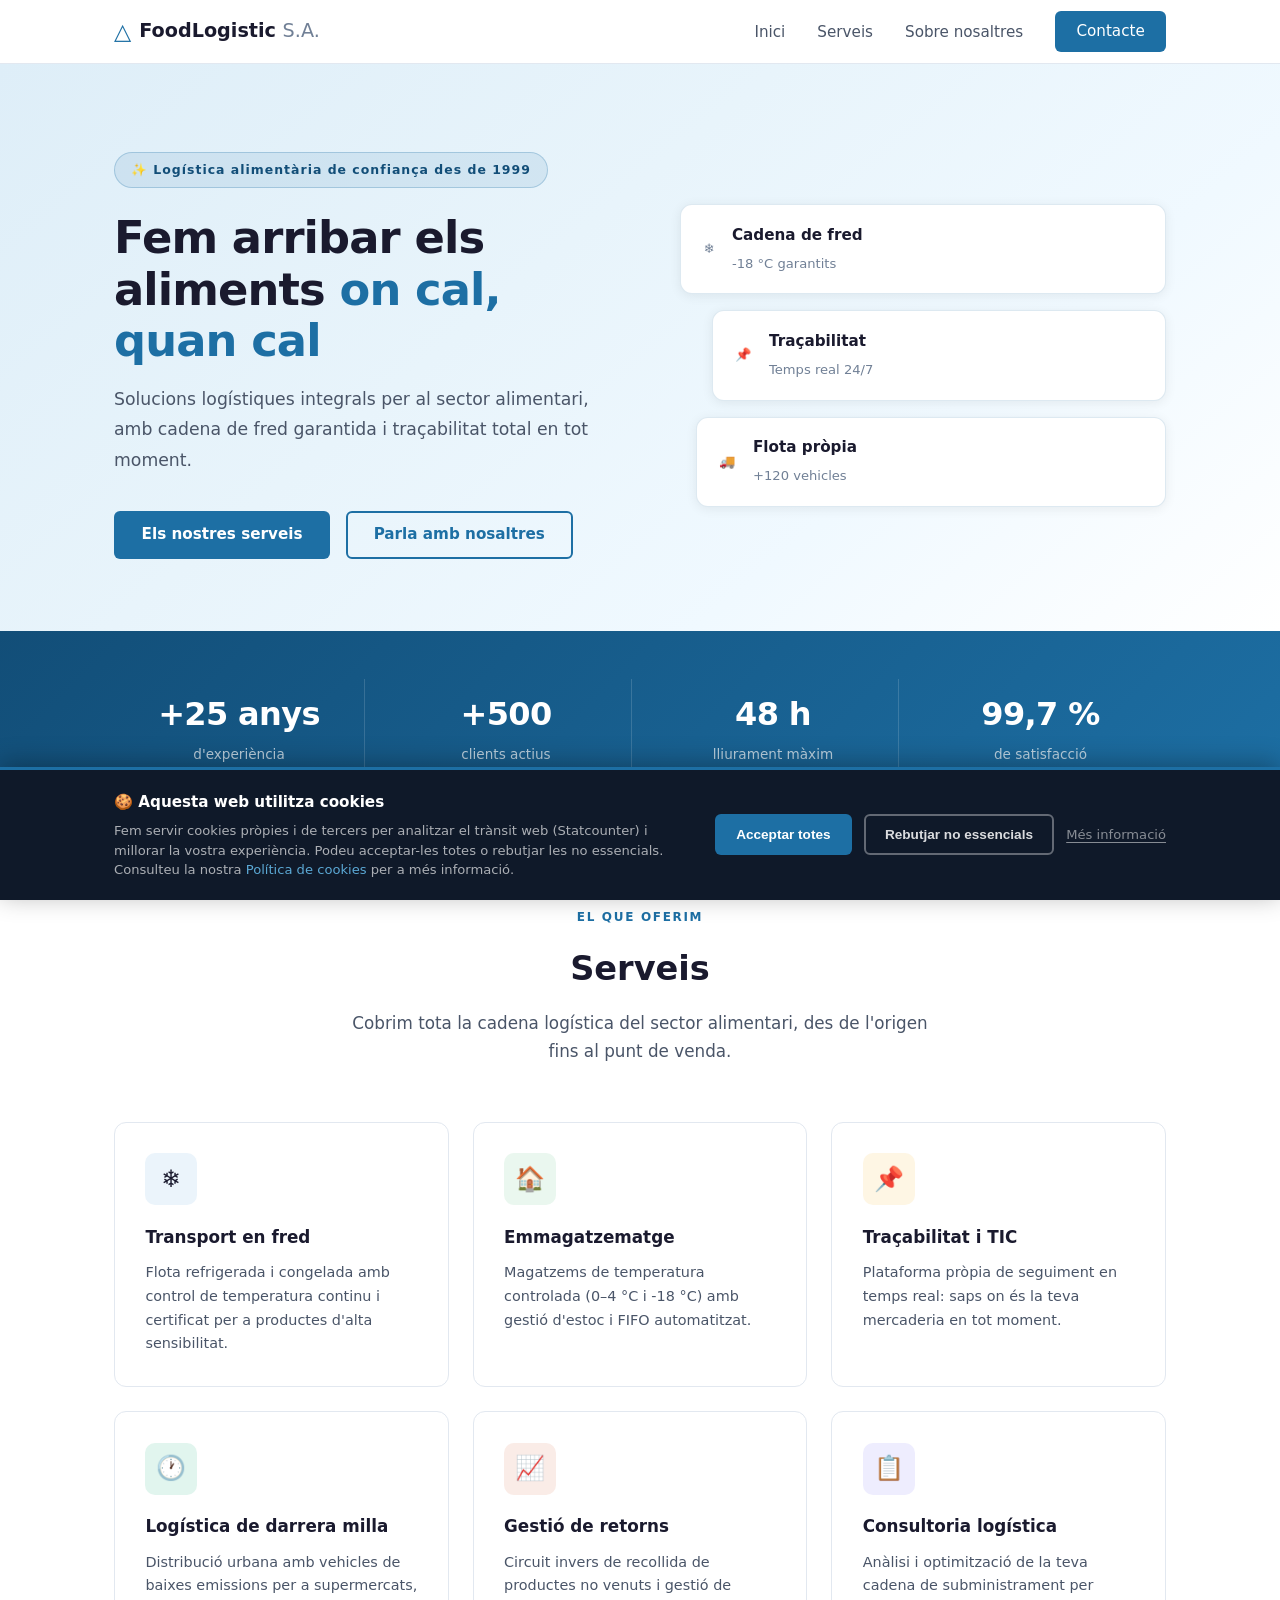
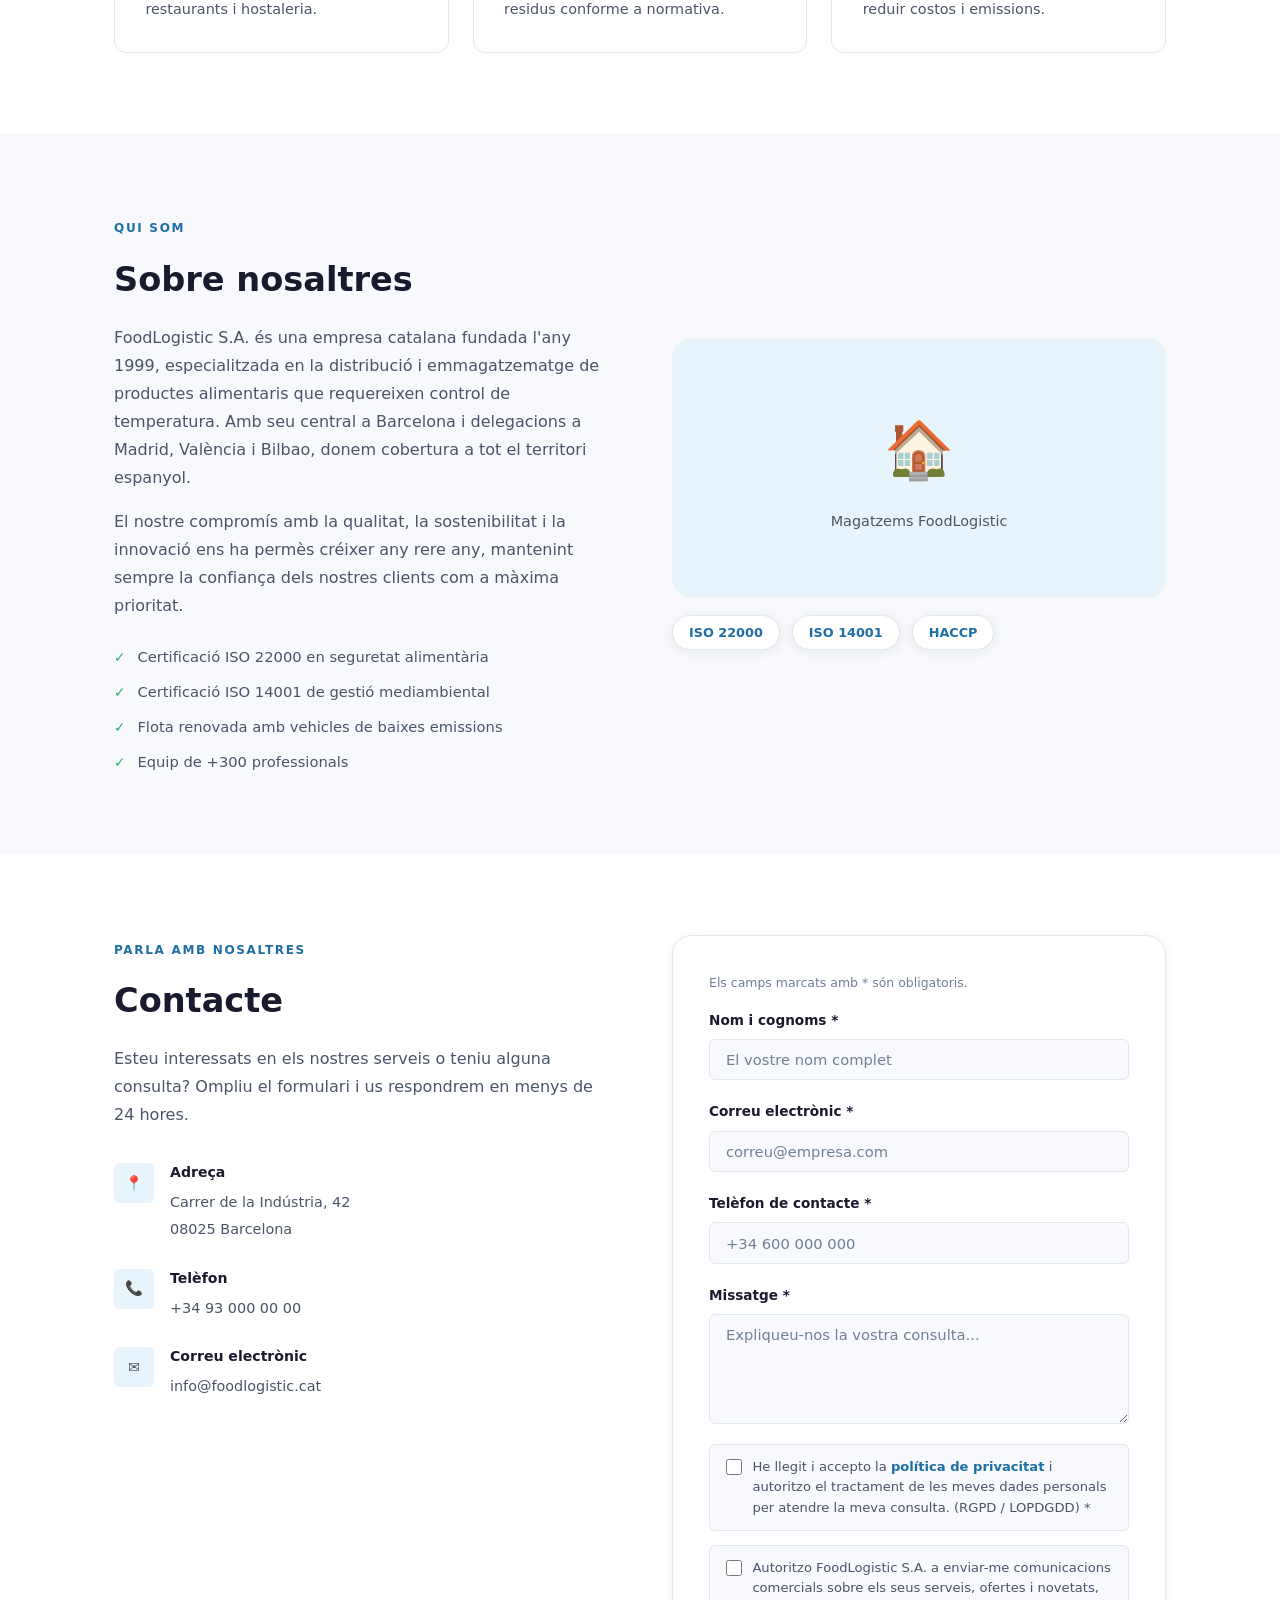
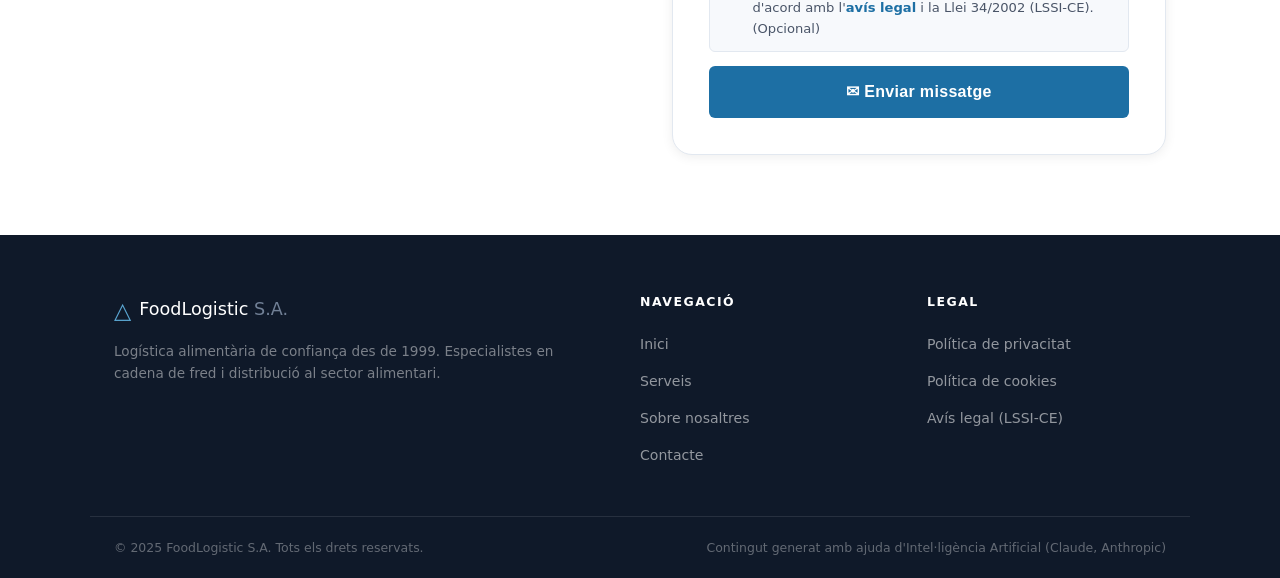
==== commit 9d85a262: "Enhance cookie and privacy policy pages with updated descriptions, improved accessibility, and added" ====
--- a/docs/index.html
+++ b/docs/index.html
@@ -3,23 +3,23 @@
 <head>
   <meta charset="UTF-8" />
   <meta name="viewport" content="width=device-width, initial-scale=1.0" />
-  <meta name="description" content="FoodLogistic S.A. – Solucions logístiques per al sector alimentari" />
-  <title>FoodLogistic S.A.</title>
+  <meta name="description" content="FoodLogistic S.A. – Solucions logístiques per al sector alimentari. Cadena de fred garantida, traçabilitat total i distribució a tot Espanya." />
+  <title>FoodLogistic S.A. – Logística Alimentària de Confiança</title>
   <link rel="stylesheet" href="styles.css" />
 </head>
 <body>
 
   <!-- COOKIE BANNER -->
-  <div id="cookie-banner" class="cookie-banner" role="dialog" aria-label="Avís de cookies" style="display:none;">
+  <div id="cookie-banner" class="cookie-banner" role="dialog" aria-modal="true" aria-label="Avís de cookies" style="display:none;">
     <div class="cookie-inner">
       <div class="cookie-text">
-        <strong>🍪 Aquesta web utilitza cookies</strong>
-        <p>Fem servir cookies pròpies i de tercers per analitzar el trànsit web (Statcounter) i millorar la vostra experiència. Podeu acceptar-les totes, configurar-les o rebutjar les no essencials. Consulteu la nostra <a href="politica-cookies.html">Política de cookies</a> per a més informació.</p>
+        <strong>&#127850; Aquesta web utilitza cookies</strong>
+        <p>Fem servir cookies pròpies i de tercers per analitzar el trànsit web (Statcounter) i millorar la vostra experiència. Podeu acceptar-les totes o rebutjar les no essencials. Consulteu la nostra <a href="politica-cookies.html">Política de cookies</a> per a més informació.</p>
       </div>
       <div class="cookie-actions">
         <button class="btn-primary" onclick="acceptCookies()">Acceptar totes</button>
         <button class="btn-secondary" onclick="rejectCookies()">Rebutjar no essencials</button>
-        <a href="politica-cookies.html" class="cookie-config-link">Configurar</a>
+        <a href="politica-cookies.html" class="cookie-config-link">Més informació</a>
       </div>
     </div>
   </div>
@@ -27,17 +27,17 @@
   <!-- NAV -->
   <header class="site-header">
     <nav class="nav container">
-      <div class="nav-brand">
+      <a class="nav-brand" href="index.html" style="text-decoration:none;">
         <span class="brand-icon">&#9651;</span>
         <span class="brand-name">FoodLogistic <span class="brand-sa">S.A.</span></span>
-      </div>
-      <ul class="nav-links">
+      </a>
+      <ul class="nav-links" id="nav-links">
         <li><a href="#inici">Inici</a></li>
         <li><a href="#serveis">Serveis</a></li>
         <li><a href="#sobre">Sobre nosaltres</a></li>
         <li><a href="#contacte" class="btn-nav">Contacte</a></li>
       </ul>
-      <button class="burger" aria-label="Menú" onclick="toggleMenu()">&#9776;</button>
+      <button class="burger" aria-label="Obrir menú" aria-expanded="false" aria-controls="nav-links" onclick="toggleMenu(this)">&#9776;</button>
     </nav>
   </header>
 
@@ -45,7 +45,7 @@
   <section class="hero" id="inici">
     <div class="container hero-inner">
       <div class="hero-text">
-        <span class="hero-badge">Logística alimentària de confiança</span>
+        <span class="hero-badge">&#10024; Logística alimentària de confiança des de 1999</span>
         <h1>Fem arribar els aliments <em>on cal, quan cal</em></h1>
         <p class="hero-sub">Solucions logístiques integrals per al sector alimentari, amb cadena de fred garantida i traçabilitat total en tot moment.</p>
         <div class="hero-actions">
@@ -53,7 +53,7 @@
           <a href="#contacte" class="btn-secondary">Parla amb nosaltres</a>
         </div>
       </div>
-      <div class="hero-visual">
+      <div class="hero-visual" aria-hidden="true">
         <div class="hero-card hc1">
           <span class="hc-icon">&#10052;</span>
           <div><strong>Cadena de fred</strong><span>-18 °C garantits</span></div>
@@ -71,7 +71,7 @@
   </section>
 
   <!-- STATS -->
-  <section class="stats">
+  <section class="stats" aria-label="Dades clau">
     <div class="container stats-grid">
       <div class="stat-item"><strong>+25 anys</strong><span>d'experiència</span></div>
       <div class="stat-item"><strong>+500</strong><span>clients actius</span></div>
@@ -112,7 +112,7 @@
         <div class="service-card">
           <div class="service-icon ic-coral">&#128200;</div>
           <h3>Gestió de retorns</h3>
-          <p>Circuit inverti de recollida de productes no venuts i gestió de residus conforme a normativa.</p>
+          <p>Circuit invers de recollida de productes no venuts i gestió de residus conforme a normativa.</p>
         </div>
         <div class="service-card">
           <div class="service-icon ic-purple">&#128203;</div>
@@ -187,18 +187,19 @@
         </div>
       </div>
 
-      <form class="contact-form" onsubmit="handleSubmit(event)">
+      <form class="contact-form" id="contact-form" onsubmit="handleSubmit(event)" novalidate>
+        <p class="form-required-note">Els camps marcats amb * són obligatoris.</p>
         <div class="form-group">
           <label for="nom">Nom i cognoms *</label>
-          <input type="text" id="nom" name="nom" placeholder="El vostre nom" required />
+          <input type="text" id="nom" name="nom" placeholder="El vostre nom complet" required autocomplete="name" />
         </div>
         <div class="form-group">
           <label for="email">Correu electrònic *</label>
-          <input type="email" id="email" name="email" placeholder="correu@empresa.com" required />
+          <input type="email" id="email" name="email" placeholder="correu@empresa.com" required autocomplete="email" />
         </div>
         <div class="form-group">
           <label for="telefon">Telèfon de contacte *</label>
-          <input type="tel" id="telefon" name="telefon" placeholder="+34 600 000 000" required />
+          <input type="tel" id="telefon" name="telefon" placeholder="+34 600 000 000" required autocomplete="tel" />
         </div>
         <div class="form-group">
           <label for="missatge">Missatge *</label>
@@ -208,17 +209,18 @@
         <!-- CHECKBOX 1: Consentiment de dades (obligatori) -->
         <div class="form-group form-check">
           <input type="checkbox" id="privacitat" name="privacitat" required />
-          <label for="privacitat">He llegit i accepto la <a href="politica-privacitat.html" target="_blank">política de privacitat</a> i autoritzo el tractament de les meves dades personals per atendre la meva consulta. (RGPD / LOPDGDD) *</label>
+          <label for="privacitat">He llegit i accepto la <a href="politica-privacitat.html" target="_blank" rel="noopener">política de privacitat</a> i autoritzo el tractament de les meves dades personals per atendre la meva consulta. (RGPD / LOPDGDD) *</label>
         </div>
 
         <!-- CHECKBOX 2: Comunicacions comercials (opcional) -->
         <div class="form-group form-check">
           <input type="checkbox" id="comunicacions" name="comunicacions" />
-          <label for="comunicacions">Autoritzo FoodLogistic S.A. a enviar-me comunicacions comercials sobre els seus serveis, ofertes i novetats, d'acord amb l'<a href="avis-legal.html" target="_blank">avís legal</a> i la Llei 34/2002 (LSSI-CE). (Opcional)</label>
-        </div>
-
-        <button type="submit" class="btn-primary btn-full">Enviar missatge</button>
-        <div id="form-ok" class="form-ok" style="display:none;">&#10003; Missatge enviat! Us respondrem aviat.</div>
+          <label for="comunicacions">Autoritzo FoodLogistic S.A. a enviar-me comunicacions comercials sobre els seus serveis, ofertes i novetats, d'acord amb l'<a href="avis-legal.html" target="_blank" rel="noopener">avís legal</a> i la Llei 34/2002 (LSSI-CE). (Opcional)</label>
+        </div>
+
+        <button type="submit" class="btn-primary btn-full">&#9993; Enviar missatge</button>
+        <div id="form-ok" class="form-ok" style="display:none;" role="alert">&#10003; Missatge enviat correctament! Us respondrem en menys de 24 hores.</div>
+        <div id="form-error" class="form-ok" style="display:none; background:#fef0f0; border-color:#f5c6cb; color:#8b1a1a;" role="alert">&#9888; Cal acceptar la política de privacitat per enviar el formulari.</div>
       </form>
     </div>
   </section>
@@ -227,9 +229,11 @@
   <footer class="site-footer">
     <div class="container footer-inner">
       <div class="footer-brand">
-        <span class="brand-icon">&#9651;</span>
-        <span class="brand-name">FoodLogistic <span class="brand-sa">S.A.</span></span>
-        <p>Logística alimentària de confiança des de 1999.</p>
+        <div style="display:flex;align-items:center;gap:0.5rem;">
+          <span class="brand-icon">&#9651;</span>
+          <span class="brand-name">FoodLogistic <span class="brand-sa">S.A.</span></span>
+        </div>
+        <p>Logística alimentària de confiança des de 1999. Especialistes en cadena de fred i distribució al sector alimentari.</p>
       </div>
       <div class="footer-links">
         <h4>Navegació</h4>
@@ -256,55 +260,90 @@
   </footer>
 
   <script>
-    // Menu
-    function toggleMenu() {
-      document.querySelector('.nav-links').classList.toggle('open');
-    }
-
-    // Form submit
+    // Menú mòbil
+    function toggleMenu(btn) {
+      const nav = document.getElementById('nav-links');
+      const isOpen = nav.classList.toggle('open');
+      btn.setAttribute('aria-expanded', isOpen);
+      btn.setAttribute('aria-label', isOpen ? 'Tancar menú' : 'Obrir menú');
+    }
+
+    // Tancar menú en clicar un enllaç
+    document.querySelectorAll('.nav-links a').forEach(a => {
+      a.addEventListener('click', () => {
+        document.getElementById('nav-links').classList.remove('open');
+      });
+    });
+
+    // Validació i enviament del formulari
     function handleSubmit(e) {
       e.preventDefault();
-      document.getElementById('form-ok').style.display = 'block';
+      const privacitat = document.getElementById('privacitat');
+      const formOk = document.getElementById('form-ok');
+      const formError = document.getElementById('form-error');
+
+      formOk.style.display = 'none';
+      formError.style.display = 'none';
+
+      if (!privacitat.checked) {
+        formError.style.display = 'block';
+        privacitat.closest('.form-check').style.borderColor = '#e24b4a';
+        privacitat.focus();
+        return;
+      }
+      formOk.style.display = 'block';
       e.target.reset();
-    }
-
-    // Smooth scroll
+      e.target.querySelectorAll('.form-check').forEach(el => el.style.borderColor = '');
+      formOk.scrollIntoView({ behavior: 'smooth', block: 'nearest' });
+    }
+
+    // Scroll suau
     document.querySelectorAll('a[href^="#"]').forEach(a => {
       a.addEventListener('click', e => {
         const target = document.querySelector(a.getAttribute('href'));
-        if (target) { e.preventDefault(); target.scrollIntoView({ behavior: 'smooth' }); }
+        if (target) {
+          e.preventDefault();
+          target.scrollIntoView({ behavior: 'smooth' });
+        }
       });
     });
 
-    // Cookie banner
+    // Banner de cookies
     function showCookieBanner() {
-      const consent = localStorage.getItem('cookieConsent');
-      if (!consent) {
-        document.getElementById('cookie-banner').style.display = 'block';
+      if (!localStorage.getItem('cookieConsent')) {
+        const banner = document.getElementById('cookie-banner');
+        banner.style.display = 'block';
       }
     }
     function acceptCookies() {
       localStorage.setItem('cookieConsent', 'all');
       document.getElementById('cookie-banner').style.display = 'none';
+      loadStatcounter();
     }
     function rejectCookies() {
       localStorage.setItem('cookieConsent', 'essential');
       document.getElementById('cookie-banner').style.display = 'none';
     }
-    window.addEventListener('DOMContentLoaded', showCookieBanner);
-  </script>
-
-  <!-- Statcounter (carregat condicionalment si s'accepten cookies) -->
-  <script>
-    if (localStorage.getItem('cookieConsent') === 'all') {
-      var sc_project=13214955;
-      var sc_invisible=1;
-      var sc_security="fa6a49e9";
+
+    // Statcounter: només si hi ha consentiment
+    function loadStatcounter() {
+      if (document.getElementById('sc-script')) return;
+      var sc_project = 13214955;
+      var sc_invisible = 1;
+      var sc_security = "fa6a49e9";
       var s = document.createElement('script');
+      s.id = 'sc-script';
       s.src = 'https://www.statcounter.com/counter/counter.js';
       s.async = true;
       document.body.appendChild(s);
     }
+
+    window.addEventListener('DOMContentLoaded', function() {
+      showCookieBanner();
+      if (localStorage.getItem('cookieConsent') === 'all') {
+        loadStatcounter();
+      }
+    });
   </script>
 
 </body>
--- a/docs/styles.css
+++ b/docs/styles.css
@@ -1,5 +1,5 @@
 /* =============================================
-   FoodLogistic S.A. – Stylesheet
+   FoodLogistic S.A. – Stylesheet v2
    Estructura: Reset → Variables → Base → Components → Sections → Responsive
    ============================================= */
 
@@ -7,30 +7,32 @@
 *, *::before, *::after { box-sizing: border-box; margin: 0; padding: 0; }
 
 :root {
-  --brand:       #1D6FA4;
-  --brand-dark:  #124E78;
-  --brand-light: #E8F4FB;
-  --accent:      #2EAA6E;
+  --brand:        #1D6FA4;
+  --brand-dark:   #124E78;
+  --brand-light:  #E8F4FB;
+  --accent:       #2EAA6E;
+  --accent-dark:  #1f8a56;
   --text-primary: #1a1a2e;
   --text-secondary: #4a5568;
-  --text-muted: #718096;
-  --bg: #ffffff;
-  --bg-alt: #f7f9fc;
-  --border: #e2e8f0;
-  --radius-sm: 6px;
-  --radius: 12px;
-  --radius-lg: 20px;
-  --shadow: 0 2px 12px rgba(0,0,0,0.07);
-  --shadow-md: 0 4px 24px rgba(0,0,0,0.10);
-  --container: 1100px;
-  --header-h: 64px;
-}
-
-html { scroll-behavior: smooth; font-size: 16px; }
+  --text-muted:   #718096;
+  --bg:           #ffffff;
+  --bg-alt:       #f7f9fc;
+  --border:       #e2e8f0;
+  --radius-sm:    6px;
+  --radius:       12px;
+  --radius-lg:    20px;
+  --shadow:       0 2px 12px rgba(0,0,0,0.07);
+  --shadow-md:    0 6px 28px rgba(0,0,0,0.11);
+  --container:    1100px;
+  --header-h:     64px;
+}
+
+html { scroll-behavior: smooth; font-size: 16px; scroll-padding-top: calc(var(--header-h) + 1rem); }
 body { font-family: system-ui, -apple-system, 'Segoe UI', sans-serif; color: var(--text-primary); background: var(--bg); line-height: 1.7; }
 img { max-width: 100%; display: block; }
 a { color: var(--brand); text-decoration: none; }
 a:hover { text-decoration: underline; }
+a:focus-visible { outline: 2px solid var(--brand); outline-offset: 3px; border-radius: 3px; }
 ul { list-style: none; }
 
 /* --- Utilities --- */
@@ -40,35 +42,36 @@
 
 .section-label {
   display: inline-block;
-  font-size: 0.8rem;
-  font-weight: 600;
-  letter-spacing: 0.12em;
+  font-size: 0.75rem;
+  font-weight: 700;
+  letter-spacing: 0.14em;
   text-transform: uppercase;
   color: var(--brand);
   margin-bottom: 0.75rem;
 }
-.section-head { text-align: center; max-width: 600px; margin: 0 auto 3rem; }
-.section-head h2 { font-size: 2rem; font-weight: 700; margin-bottom: 0.75rem; }
-.section-head p { color: var(--text-secondary); }
+.section-head { text-align: center; max-width: 600px; margin: 0 auto 3.5rem; }
+.section-head h2 { font-size: 2.1rem; font-weight: 800; margin-bottom: 0.75rem; }
+.section-head p { color: var(--text-secondary); font-size: 1.05rem; }
 
 /* --- Buttons --- */
 .btn-primary, .btn-secondary, .btn-nav {
   display: inline-block;
-  padding: 0.7rem 1.5rem;
+  padding: 0.72rem 1.6rem;
   border-radius: var(--radius-sm);
-  font-weight: 600;
+  font-weight: 700;
   font-size: 0.95rem;
   transition: all 0.2s;
   cursor: pointer;
   border: 2px solid transparent;
+  line-height: 1.4;
 }
 .btn-primary { background: var(--brand); color: #fff; }
-.btn-primary:hover { background: var(--brand-dark); text-decoration: none; }
+.btn-primary:hover { background: var(--brand-dark); text-decoration: none; transform: translateY(-1px); box-shadow: 0 4px 14px rgba(29,111,164,0.3); }
 .btn-secondary { background: transparent; color: var(--brand); border-color: var(--brand); }
 .btn-secondary:hover { background: var(--brand-light); text-decoration: none; }
 .btn-nav { background: var(--brand); color: #fff !important; padding: 0.5rem 1.2rem; }
 .btn-nav:hover { background: var(--brand-dark); text-decoration: none; }
-.btn-full { width: 100%; text-align: center; border: none; font-size: 1rem; padding: 0.9rem; }
+.btn-full { width: 100%; text-align: center; border: none; font-size: 1rem; padding: 0.95rem; letter-spacing: 0.02em; }
 
 /* --- Cookie Banner --- */
 .cookie-banner {
@@ -78,8 +81,10 @@
   background: #0f1929;
   border-top: 3px solid var(--brand);
   padding: 1.25rem 0;
-  box-shadow: 0 -4px 24px rgba(0,0,0,0.25);
-}
+  box-shadow: 0 -4px 24px rgba(0,0,0,0.3);
+  animation: slideUp 0.35s ease;
+}
+@keyframes slideUp { from { transform: translateY(100%); } to { transform: translateY(0); } }
 .cookie-inner {
   max-width: var(--container);
   margin: 0 auto;
@@ -95,63 +100,71 @@
 .cookie-text a { color: #5ba8d4; }
 .cookie-actions { display: flex; gap: 0.75rem; align-items: center; flex-wrap: wrap; }
 .cookie-actions .btn-primary { font-size: 0.85rem; padding: 0.55rem 1.2rem; }
-.cookie-actions .btn-secondary { font-size: 0.85rem; padding: 0.55rem 1.2rem; color: rgba(255,255,255,0.8); border-color: rgba(255,255,255,0.3); }
-.cookie-actions .btn-secondary:hover { background: rgba(255,255,255,0.1); text-decoration: none; }
-.cookie-config-link { font-size: 0.82rem; color: rgba(255,255,255,0.5); white-space: nowrap; }
+.cookie-actions .btn-secondary { font-size: 0.85rem; padding: 0.55rem 1.2rem; color: rgba(255,255,255,0.85); border-color: rgba(255,255,255,0.35); }
+.cookie-actions .btn-secondary:hover { background: rgba(255,255,255,0.12); text-decoration: none; }
+.cookie-config-link { font-size: 0.82rem; color: rgba(255,255,255,0.5); white-space: nowrap; text-decoration: underline; text-underline-offset: 3px; }
 .cookie-config-link:hover { color: #fff; }
 
 /* --- Header / Nav --- */
 .site-header {
   position: sticky; top: 0; z-index: 100;
-  background: rgba(255,255,255,0.95);
-  backdrop-filter: blur(8px);
+  background: rgba(255,255,255,0.96);
+  backdrop-filter: blur(10px);
+  -webkit-backdrop-filter: blur(10px);
   border-bottom: 1px solid var(--border);
   height: var(--header-h);
 }
 .nav { display: flex; align-items: center; justify-content: space-between; height: 100%; }
-.nav-brand { display: flex; align-items: center; gap: 0.5rem; font-size: 1.2rem; font-weight: 700; color: var(--text-primary); }
+.nav-brand { display: flex; align-items: center; gap: 0.5rem; font-size: 1.2rem; font-weight: 700; color: var(--text-primary); cursor: pointer; }
+.nav-brand:hover { text-decoration: none; }
 .brand-icon { color: var(--brand); font-size: 1.4rem; }
 .brand-sa { font-weight: 400; color: var(--text-muted); }
 .nav-links { display: flex; align-items: center; gap: 2rem; }
-.nav-links a { font-size: 0.95rem; color: var(--text-secondary); font-weight: 500; }
+.nav-links a { font-size: 0.95rem; color: var(--text-secondary); font-weight: 500; transition: color 0.15s; }
 .nav-links a:hover { color: var(--brand); text-decoration: none; }
-.burger { display: none; background: none; border: none; font-size: 1.5rem; cursor: pointer; color: var(--text-primary); }
+.burger { display: none; background: none; border: none; font-size: 1.5rem; cursor: pointer; color: var(--text-primary); padding: 0.25rem 0.5rem; border-radius: var(--radius-sm); }
+.burger:hover { background: var(--bg-alt); }
 
 /* --- Hero --- */
-.hero { padding: 5rem 0 4rem; background: linear-gradient(135deg, var(--brand-light) 0%, #fff 60%); }
-.hero-inner { display: grid; grid-template-columns: 1fr 1fr; gap: 3rem; align-items: center; }
+.hero { padding: 5.5rem 0 4.5rem; background: linear-gradient(140deg, #deeef8 0%, var(--brand-light) 40%, #f0f9ff 70%, #fff 100%); position: relative; overflow: hidden; }
+.hero-inner { display: grid; grid-template-columns: 1fr 1fr; gap: 3rem; align-items: center; position: relative; }
 .hero-text { max-width: 540px; }
 .hero-badge {
-  display: inline-block; background: var(--brand-light); color: var(--brand);
-  font-size: 0.8rem; font-weight: 600; letter-spacing: 0.08em;
-  padding: 0.35rem 0.9rem; border-radius: 99px; margin-bottom: 1.25rem;
-  border: 1px solid rgba(29,111,164,0.2);
-}
-.hero h1 { font-size: 2.6rem; font-weight: 800; line-height: 1.2; margin-bottom: 1rem; }
+  display: inline-flex; align-items: center; gap: 0.4rem;
+  background: rgba(29,111,164,0.1); color: var(--brand-dark);
+  font-size: 0.78rem; font-weight: 700; letter-spacing: 0.08em;
+  padding: 0.4rem 1rem; border-radius: 99px; margin-bottom: 1.5rem;
+  border: 1px solid rgba(29,111,164,0.25);
+}
+.hero h1 { font-size: 2.8rem; font-weight: 900; line-height: 1.15; margin-bottom: 1.1rem; letter-spacing: -0.02em; }
 .hero h1 em { color: var(--brand); font-style: normal; }
-.hero-sub { color: var(--text-secondary); font-size: 1.05rem; margin-bottom: 2rem; }
+.hero-sub { color: var(--text-secondary); font-size: 1.08rem; margin-bottom: 2.25rem; line-height: 1.75; }
 .hero-actions { display: flex; gap: 1rem; flex-wrap: wrap; }
 
-.hero-visual { display: flex; flex-direction: column; gap: 1rem; }
+.hero-visual { display: flex; flex-direction: column; gap: 1rem; padding-left: 1rem; }
 .hero-card {
   background: #fff;
-  border: 1px solid var(--border);
+  border: 1px solid rgba(29,111,164,0.15);
   border-radius: var(--radius);
-  padding: 1rem 1.25rem;
-  display: flex; align-items: center; gap: 1rem;
+  padding: 1.1rem 1.4rem;
+  display: flex; align-items: center; gap: 1.1rem;
   box-shadow: var(--shadow);
-}
+  transition: transform 0.2s, box-shadow 0.2s;
+}
+.hero-card:hover { transform: translateX(4px); box-shadow: var(--shadow-md); }
 .hero-card:nth-child(2) { margin-left: 2rem; }
 .hero-card:nth-child(3) { margin-left: 1rem; }
-.hc-icon { font-size: 1.6rem; }
-.hero-card strong { display: block; font-weight: 700; font-size: 0.95rem; }
-.hero-card span { font-size: 0.85rem; color: var(--text-muted); }
+.hc-icon { font-size: 1.7rem; }
+.hero-card strong { display: block; font-weight: 700; font-size: 0.95rem; color: var(--text-primary); }
+.hero-card span { font-size: 0.82rem; color: var(--text-muted); }
 
 /* --- Stats --- */
-.stats { background: var(--brand); padding: 2.5rem 0; }
+.stats { background: linear-gradient(135deg, var(--brand-dark) 0%, var(--brand) 100%); padding: 3rem 0; }
 .stats-grid { display: grid; grid-template-columns: repeat(4, 1fr); gap: 1rem; text-align: center; }
-.stat-item strong { display: block; font-size: 1.8rem; font-weight: 800; color: #fff; }
-.stat-item span { font-size: 0.85rem; color: rgba(255,255,255,0.75); }
+.stat-item { padding: 0.5rem; border-right: 1px solid rgba(255,255,255,0.15); }
+.stat-item:last-child { border-right: none; }
+.stat-item strong { display: block; font-size: 2rem; font-weight: 900; color: #fff; letter-spacing: -0.02em; }
+.stat-item span { font-size: 0.85rem; color: rgba(255,255,255,0.7); margin-top: 0.1rem; display: block; }
 
 /* --- Services --- */
 .services-grid { display: grid; grid-template-columns: repeat(3, 1fr); gap: 1.5rem; }
@@ -159,15 +172,15 @@
   background: var(--bg);
   border: 1px solid var(--border);
   border-radius: var(--radius);
-  padding: 1.75rem;
-  transition: box-shadow 0.2s, transform 0.2s;
-}
-.service-card:hover { box-shadow: var(--shadow-md); transform: translateY(-3px); }
+  padding: 1.9rem;
+  transition: box-shadow 0.25s, transform 0.25s;
+}
+.service-card:hover { box-shadow: var(--shadow-md); transform: translateY(-4px); }
 .service-icon {
-  width: 48px; height: 48px;
-  border-radius: var(--radius-sm);
+  width: 52px; height: 52px;
+  border-radius: 10px;
   display: flex; align-items: center; justify-content: center;
-  font-size: 1.4rem; margin-bottom: 1rem;
+  font-size: 1.5rem; margin-bottom: 1.1rem;
 }
 .ic-blue   { background: #EBF4FB; }
 .ic-green  { background: #EAF7EF; }
@@ -175,116 +188,131 @@
 .ic-teal   { background: #E1F5EE; }
 .ic-coral  { background: #FAECE7; }
 .ic-purple { background: #EEEDFE; }
-.service-card h3 { font-size: 1rem; font-weight: 700; margin-bottom: 0.5rem; }
-.service-card p { font-size: 0.9rem; color: var(--text-secondary); line-height: 1.6; }
+.service-card h3 { font-size: 1.05rem; font-weight: 700; margin-bottom: 0.6rem; }
+.service-card p { font-size: 0.9rem; color: var(--text-secondary); line-height: 1.65; }
 
 /* --- About --- */
 .about-inner { display: grid; grid-template-columns: 1fr 1fr; gap: 4rem; align-items: center; }
-.about-text h2 { font-size: 2rem; font-weight: 700; margin-bottom: 1rem; }
-.about-text p { color: var(--text-secondary); margin-bottom: 1rem; }
-.about-list { margin-top: 1.25rem; display: flex; flex-direction: column; gap: 0.5rem; }
-.about-list li { display: flex; align-items: center; gap: 0.6rem; font-size: 0.9rem; color: var(--text-secondary); }
-.about-list li::before { content: '✓'; color: var(--accent); font-weight: 700; }
-.about-img-wrap { border-radius: var(--radius-lg); overflow: hidden; background: var(--brand-light); min-height: 240px; position: relative; }
-.about-img-wrap img { width: 100%; height: 240px; object-fit: cover; }
+.about-text h2 { font-size: 2.1rem; font-weight: 800; margin-bottom: 1rem; }
+.about-text p { color: var(--text-secondary); margin-bottom: 1rem; line-height: 1.75; }
+.about-list { margin-top: 1.5rem; display: flex; flex-direction: column; gap: 0.6rem; }
+.about-list li { display: flex; align-items: flex-start; gap: 0.75rem; font-size: 0.92rem; color: var(--text-secondary); }
+.about-list li::before { content: '✓'; color: var(--accent); font-weight: 800; font-size: 0.85rem; margin-top: 0.15rem; flex-shrink: 0; }
+.about-img-wrap { border-radius: var(--radius-lg); overflow: hidden; background: var(--brand-light); min-height: 260px; position: relative; }
+.about-img-wrap img { width: 100%; height: 260px; object-fit: cover; }
 .img-placeholder {
   display: none; align-items: center; justify-content: center; flex-direction: column;
-  height: 240px; color: var(--brand); gap: 0.5rem;
-}
-.img-placeholder span { font-size: 3rem; }
+  height: 260px; color: var(--brand); gap: 0.75rem;
+}
+.img-placeholder span { font-size: 3.5rem; }
 .img-placeholder p { font-size: 0.9rem; color: var(--text-secondary); }
-.cert-badges { display: flex; gap: 0.75rem; margin-top: 1rem; }
+.cert-badges { display: flex; gap: 0.75rem; margin-top: 1.1rem; flex-wrap: wrap; }
 .badge {
-  background: #fff; border: 1px solid var(--border);
-  border-radius: 99px; padding: 0.35rem 0.9rem;
-  font-size: 0.8rem; font-weight: 600; color: var(--brand);
+  background: #fff; border: 1.5px solid var(--border);
+  border-radius: 99px; padding: 0.35rem 1rem;
+  font-size: 0.8rem; font-weight: 700; color: var(--brand);
+  box-shadow: var(--shadow);
 }
 
 /* --- Contact --- */
 .contact-inner { display: grid; grid-template-columns: 1fr 1fr; gap: 4rem; align-items: start; }
-.contact-info h2 { font-size: 2rem; font-weight: 700; margin-bottom: 1rem; }
-.contact-info > p { color: var(--text-secondary); margin-bottom: 2rem; }
-.contact-data { display: flex; flex-direction: column; gap: 1.25rem; }
+.contact-info h2 { font-size: 2.1rem; font-weight: 800; margin-bottom: 1rem; }
+.contact-info > p { color: var(--text-secondary); margin-bottom: 2rem; line-height: 1.75; }
+.contact-data { display: flex; flex-direction: column; gap: 1.5rem; }
 .contact-item { display: flex; align-items: flex-start; gap: 1rem; }
-.ci-icon { font-size: 1.3rem; margin-top: 2px; }
-.contact-item strong { display: block; font-weight: 700; font-size: 0.9rem; margin-bottom: 0.2rem; }
+.ci-icon { font-size: 1.2rem; margin-top: 2px; width: 40px; height: 40px; background: var(--brand-light); border-radius: var(--radius-sm); display: flex; align-items: center; justify-content: center; flex-shrink: 0; }
+.contact-item strong { display: block; font-weight: 700; font-size: 0.88rem; margin-bottom: 0.2rem; }
 .contact-item span { font-size: 0.9rem; color: var(--text-secondary); }
 
-.contact-form { background: var(--bg-alt); border: 1px solid var(--border); border-radius: var(--radius-lg); padding: 2rem; }
-.form-group { display: flex; flex-direction: column; gap: 0.4rem; margin-bottom: 1.25rem; }
-.form-group label { font-size: 0.85rem; font-weight: 600; color: var(--text-primary); }
+.contact-form { background: #fff; border: 1px solid var(--border); border-radius: var(--radius-lg); padding: 2.25rem; box-shadow: var(--shadow); }
+.form-group { display: flex; flex-direction: column; gap: 0.45rem; margin-bottom: 1.25rem; }
+.form-group label { font-size: 0.85rem; font-weight: 700; color: var(--text-primary); }
 .form-group input, .form-group textarea {
-  padding: 0.65rem 0.9rem;
-  border: 1px solid var(--border);
+  padding: 0.7rem 1rem;
+  border: 1.5px solid var(--border);
   border-radius: var(--radius-sm);
-  font-size: 0.9rem;
+  font-size: 0.92rem;
   font-family: inherit;
-  background: #fff;
+  background: var(--bg-alt);
   color: var(--text-primary);
-  transition: border-color 0.2s;
-}
-.form-group input:focus, .form-group textarea:focus { outline: none; border-color: var(--brand); }
-.form-group textarea { resize: vertical; }
-.form-check { flex-direction: row; align-items: flex-start; gap: 0.6rem; }
-.form-check input[type="checkbox"] { width: auto; margin-top: 3px; flex-shrink: 0; }
-.form-check label { font-size: 0.82rem; font-weight: 400; line-height: 1.5; }
-.form-ok { color: var(--accent); font-weight: 600; margin-top: 0.75rem; font-size: 0.9rem; }
+  transition: border-color 0.2s, background 0.2s, box-shadow 0.2s;
+}
+.form-group input:hover, .form-group textarea:hover { border-color: #b8cfe4; }
+.form-group input:focus, .form-group textarea:focus { outline: none; border-color: var(--brand); background: #fff; box-shadow: 0 0 0 3px rgba(29,111,164,0.1); }
+.form-group input::placeholder, .form-group textarea::placeholder { color: var(--text-muted); }
+.form-group textarea { resize: vertical; min-height: 110px; }
+.form-check { flex-direction: row; align-items: flex-start; gap: 0.65rem; background: var(--bg-alt); border-radius: var(--radius-sm); padding: 0.75rem 1rem; border: 1px solid var(--border); margin-bottom: 0.85rem; }
+.form-check input[type="checkbox"] { width: 16px; height: 16px; margin-top: 2px; flex-shrink: 0; accent-color: var(--brand); cursor: pointer; }
+.form-check label { font-size: 0.82rem; font-weight: 400; line-height: 1.55; color: var(--text-secondary); cursor: pointer; }
+.form-check label a { font-weight: 600; }
+.form-ok { color: var(--accent); font-weight: 700; margin-top: 1rem; font-size: 0.92rem; background: #eaf7ef; border: 1px solid #b6e8cd; border-radius: var(--radius-sm); padding: 0.75rem 1rem; }
+.form-required-note { font-size: 0.78rem; color: var(--text-muted); margin-bottom: 1rem; }
 
 /* --- Legal Pages --- */
-.legal-page { padding: 4rem 0; }
-.legal-page h1 { font-size: 2rem; font-weight: 800; margin-bottom: 0.5rem; }
-.legal-page .legal-meta { font-size: 0.85rem; color: var(--text-muted); margin-bottom: 2.5rem; }
-.legal-page h2 { font-size: 1.2rem; font-weight: 700; margin: 2rem 0 0.75rem; color: var(--brand-dark); }
-.legal-page p, .legal-page li { font-size: 0.93rem; color: var(--text-secondary); line-height: 1.75; margin-bottom: 0.6rem; }
-.legal-page ul { list-style: disc; padding-left: 1.5rem; margin-bottom: 1rem; }
-.legal-page table { width: 100%; border-collapse: collapse; margin: 1rem 0 1.5rem; font-size: 0.88rem; }
-.legal-page th { background: var(--brand); color: #fff; padding: 0.6rem 0.9rem; text-align: left; font-weight: 600; }
-.legal-page td { padding: 0.6rem 0.9rem; border-bottom: 1px solid var(--border); color: var(--text-secondary); vertical-align: top; }
+.legal-page { padding: 4rem 0 5rem; }
+.legal-page h1 { font-size: 2.2rem; font-weight: 900; margin-bottom: 0.5rem; letter-spacing: -0.02em; }
+.legal-page .legal-meta { font-size: 0.82rem; color: var(--text-muted); margin-bottom: 2.5rem; }
+.legal-page h2 { font-size: 1.2rem; font-weight: 800; margin: 2.25rem 0 0.8rem; color: var(--brand-dark); padding-bottom: 0.4rem; border-bottom: 2px solid var(--brand-light); }
+.legal-page p { font-size: 0.93rem; color: var(--text-secondary); line-height: 1.8; margin-bottom: 0.75rem; }
+.legal-page li { font-size: 0.93rem; color: var(--text-secondary); line-height: 1.75; margin-bottom: 0.5rem; }
+.legal-page ul { list-style: disc; padding-left: 1.5rem; margin-bottom: 1.25rem; }
+.legal-page ul li::marker { color: var(--brand); }
+.legal-page code { background: var(--bg-alt); border: 1px solid var(--border); border-radius: 4px; padding: 0.15em 0.45em; font-family: 'Courier New', monospace; font-size: 0.85em; color: var(--brand-dark); }
+.legal-page table { width: 100%; border-collapse: collapse; margin: 1.25rem 0 1.75rem; font-size: 0.88rem; border-radius: var(--radius); overflow: hidden; box-shadow: var(--shadow); }
+.legal-page th { background: var(--brand); color: #fff; padding: 0.75rem 1rem; text-align: left; font-weight: 700; font-size: 0.82rem; letter-spacing: 0.04em; text-transform: uppercase; }
+.legal-page td { padding: 0.7rem 1rem; border-bottom: 1px solid var(--border); color: var(--text-secondary); vertical-align: top; line-height: 1.5; }
+.legal-page tr:last-child td { border-bottom: none; }
 .legal-page tr:nth-child(even) td { background: var(--bg-alt); }
-.legal-page .back-link { display: inline-flex; align-items: center; gap: 0.4rem; font-size: 0.85rem; color: var(--text-muted); margin-bottom: 2rem; }
-.legal-page .back-link:hover { color: var(--brand); text-decoration: none; }
-.legal-box { background: var(--brand-light); border-left: 4px solid var(--brand); border-radius: 0 var(--radius-sm) var(--radius-sm) 0; padding: 1rem 1.25rem; margin: 1.5rem 0; }
-.legal-box p { margin: 0; font-size: 0.88rem; }
+.legal-page .back-link { display: inline-flex; align-items: center; gap: 0.5rem; font-size: 0.85rem; font-weight: 600; color: var(--text-muted); margin-bottom: 2rem; padding: 0.5rem 0.9rem; border: 1px solid var(--border); border-radius: 99px; transition: all 0.2s; }
+.legal-page .back-link:hover { color: var(--brand); border-color: var(--brand); background: var(--brand-light); text-decoration: none; }
+.legal-box { background: var(--brand-light); border-left: 4px solid var(--brand); border-radius: 0 var(--radius-sm) var(--radius-sm) 0; padding: 1.1rem 1.4rem; margin: 1.75rem 0; }
+.legal-box p { margin: 0; font-size: 0.9rem; color: var(--brand-dark); line-height: 1.7; }
 
 /* --- Footer --- */
-.site-footer { background: #0f1929; color: rgba(255,255,255,0.8); padding: 3rem 0 0; }
-.footer-inner { display: grid; grid-template-columns: 2fr 1fr 1fr; gap: 3rem; padding-bottom: 2.5rem; }
+.site-footer { background: #0f1929; color: rgba(255,255,255,0.8); padding: 3.5rem 0 0; }
+.footer-inner { display: grid; grid-template-columns: 2fr 1fr 1fr; gap: 3rem; padding-bottom: 3rem; }
 .footer-brand .brand-icon { color: #5ba8d4; }
-.footer-brand .brand-name { color: #fff; }
-.footer-brand p { font-size: 0.85rem; color: rgba(255,255,255,0.5); margin-top: 0.75rem; }
-.site-footer h4 { color: #fff; font-size: 0.85rem; font-weight: 700; letter-spacing: 0.1em; text-transform: uppercase; margin-bottom: 1rem; }
-.site-footer ul { display: flex; flex-direction: column; gap: 0.5rem; }
-.site-footer ul a { color: rgba(255,255,255,0.6); font-size: 0.9rem; }
+.footer-brand .brand-name { color: #fff; font-size: 1.1rem; }
+.footer-brand p { font-size: 0.85rem; color: rgba(255,255,255,0.45); margin-top: 0.75rem; line-height: 1.6; }
+.site-footer h4 { color: #fff; font-size: 0.78rem; font-weight: 700; letter-spacing: 0.12em; text-transform: uppercase; margin-bottom: 1.1rem; }
+.site-footer ul { display: flex; flex-direction: column; gap: 0.6rem; }
+.site-footer ul a { color: rgba(255,255,255,0.55); font-size: 0.88rem; transition: color 0.15s; }
 .site-footer ul a:hover { color: #fff; text-decoration: none; }
 .footer-bottom {
   border-top: 1px solid rgba(255,255,255,0.1);
   padding: 1.25rem 1.5rem;
   display: flex; justify-content: space-between; align-items: center; flex-wrap: wrap; gap: 0.5rem;
-  font-size: 0.8rem; color: rgba(255,255,255,0.4);
+  font-size: 0.78rem; color: rgba(255,255,255,0.35);
 }
 
 /* --- Responsive --- */
-@media (max-width: 900px) {
+@media (max-width: 960px) {
   .hero-inner { grid-template-columns: 1fr; }
-  .hero h1 { font-size: 2rem; }
+  .hero h1 { font-size: 2.2rem; }
   .hero-visual { display: none; }
   .services-grid { grid-template-columns: repeat(2, 1fr); }
   .stats-grid { grid-template-columns: repeat(2, 1fr); }
+  .stat-item { border-right: none; border-bottom: 1px solid rgba(255,255,255,0.12); padding: 1rem; }
+  .stat-item:nth-child(odd) { border-right: 1px solid rgba(255,255,255,0.12); }
   .about-inner, .contact-inner { grid-template-columns: 1fr; }
   .footer-inner { grid-template-columns: 1fr 1fr; }
   .cookie-inner { flex-direction: column; gap: 1rem; }
 }
 @media (max-width: 600px) {
-  .nav-links { display: none; flex-direction: column; position: absolute; top: var(--header-h); left: 0; right: 0; background: #fff; border-bottom: 1px solid var(--border); padding: 1rem 1.5rem; gap: 1rem; }
+  .nav-links { display: none; flex-direction: column; position: absolute; top: var(--header-h); left: 0; right: 0; background: #fff; border-bottom: 1px solid var(--border); padding: 1rem 1.5rem; gap: 0.75rem; box-shadow: var(--shadow-md); }
   .nav-links.open { display: flex; }
   .burger { display: block; }
   .services-grid { grid-template-columns: 1fr; }
   .stats-grid { grid-template-columns: repeat(2, 1fr); }
   .footer-inner { grid-template-columns: 1fr; }
   .footer-bottom { flex-direction: column; text-align: center; }
-  .hero { padding: 3rem 0; }
-  .section { padding: 3rem 0; }
-  .hero h1 { font-size: 1.75rem; }
+  .hero { padding: 3.5rem 0 3rem; }
+  .hero h1 { font-size: 1.9rem; }
+  .section { padding: 3.5rem 0; }
   .cookie-actions { flex-direction: column; align-items: stretch; }
   .cookie-actions .btn-primary, .cookie-actions .btn-secondary { text-align: center; }
-}
+  .contact-form { padding: 1.5rem; }
+  .legal-page h1 { font-size: 1.7rem; }
+  .legal-page table { font-size: 0.8rem; }
+  .legal-page th, .legal-page td { padding: 0.5rem 0.7rem; }
+}
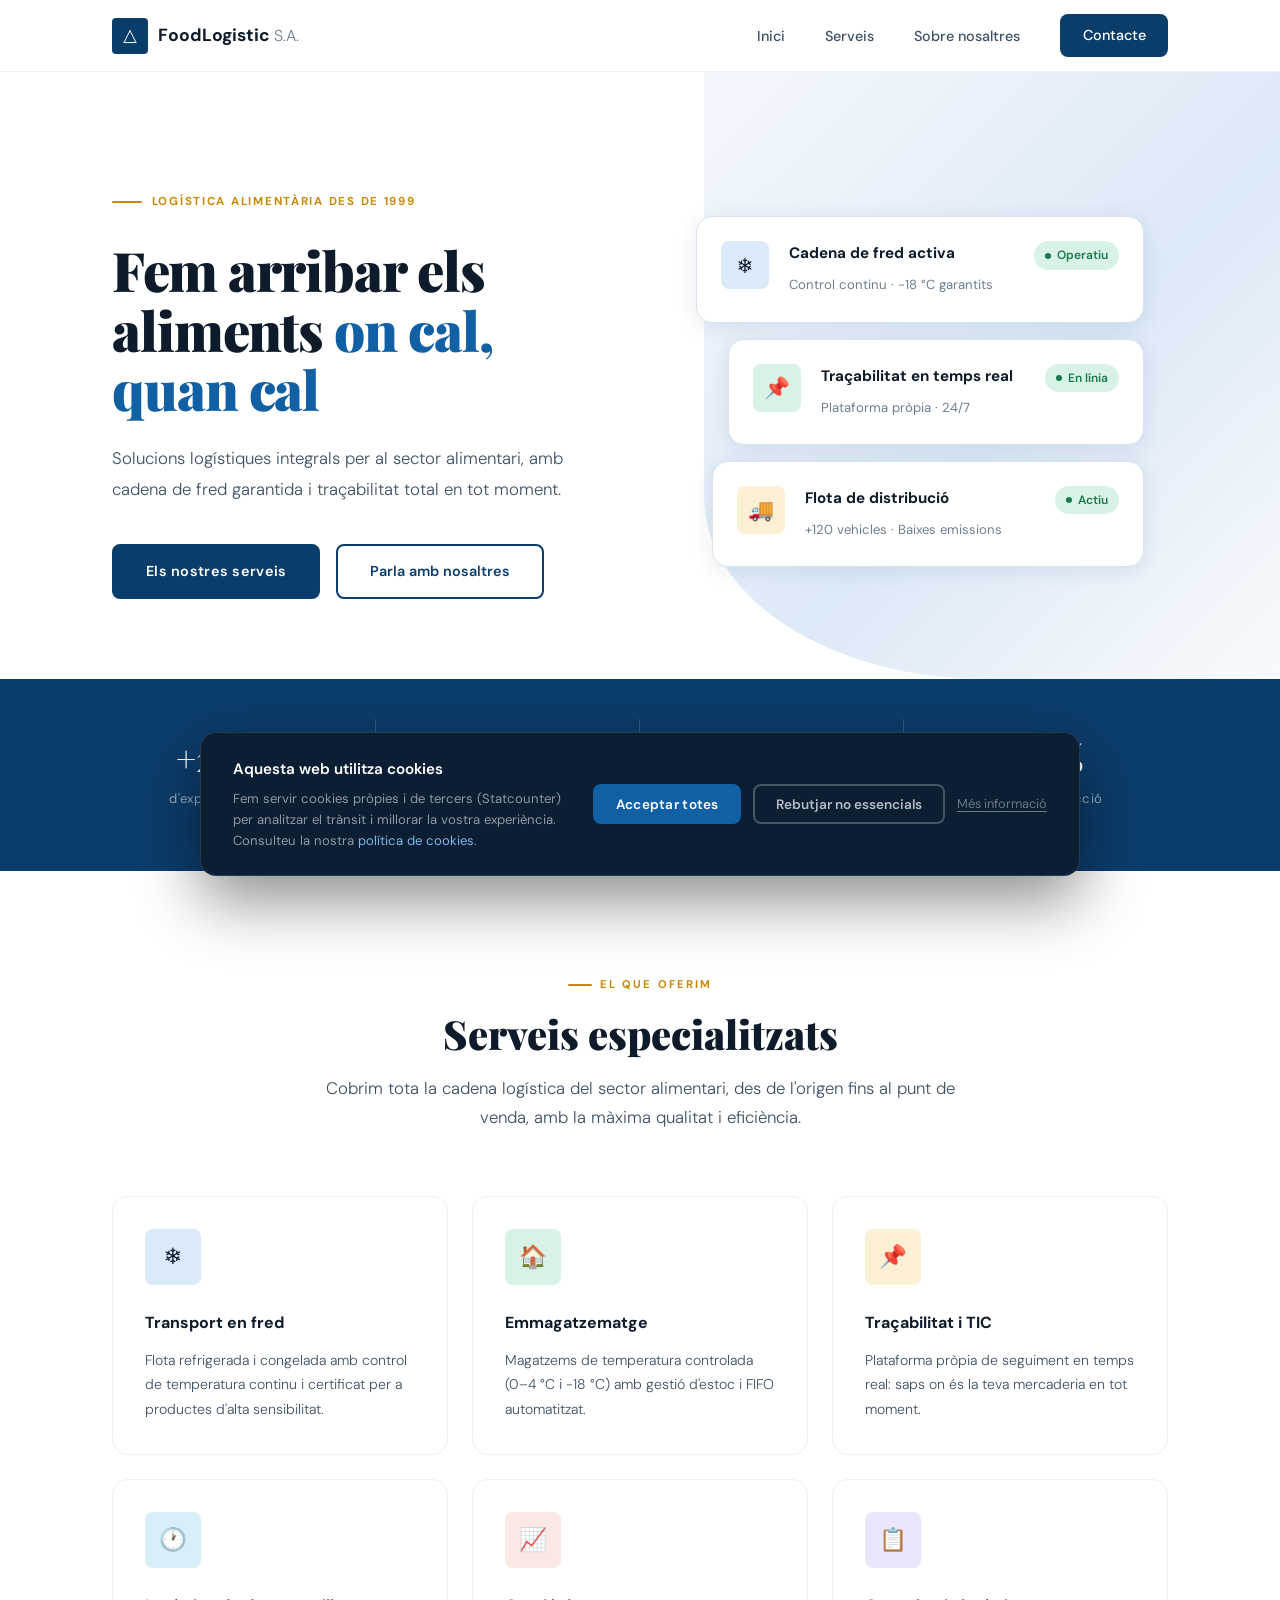
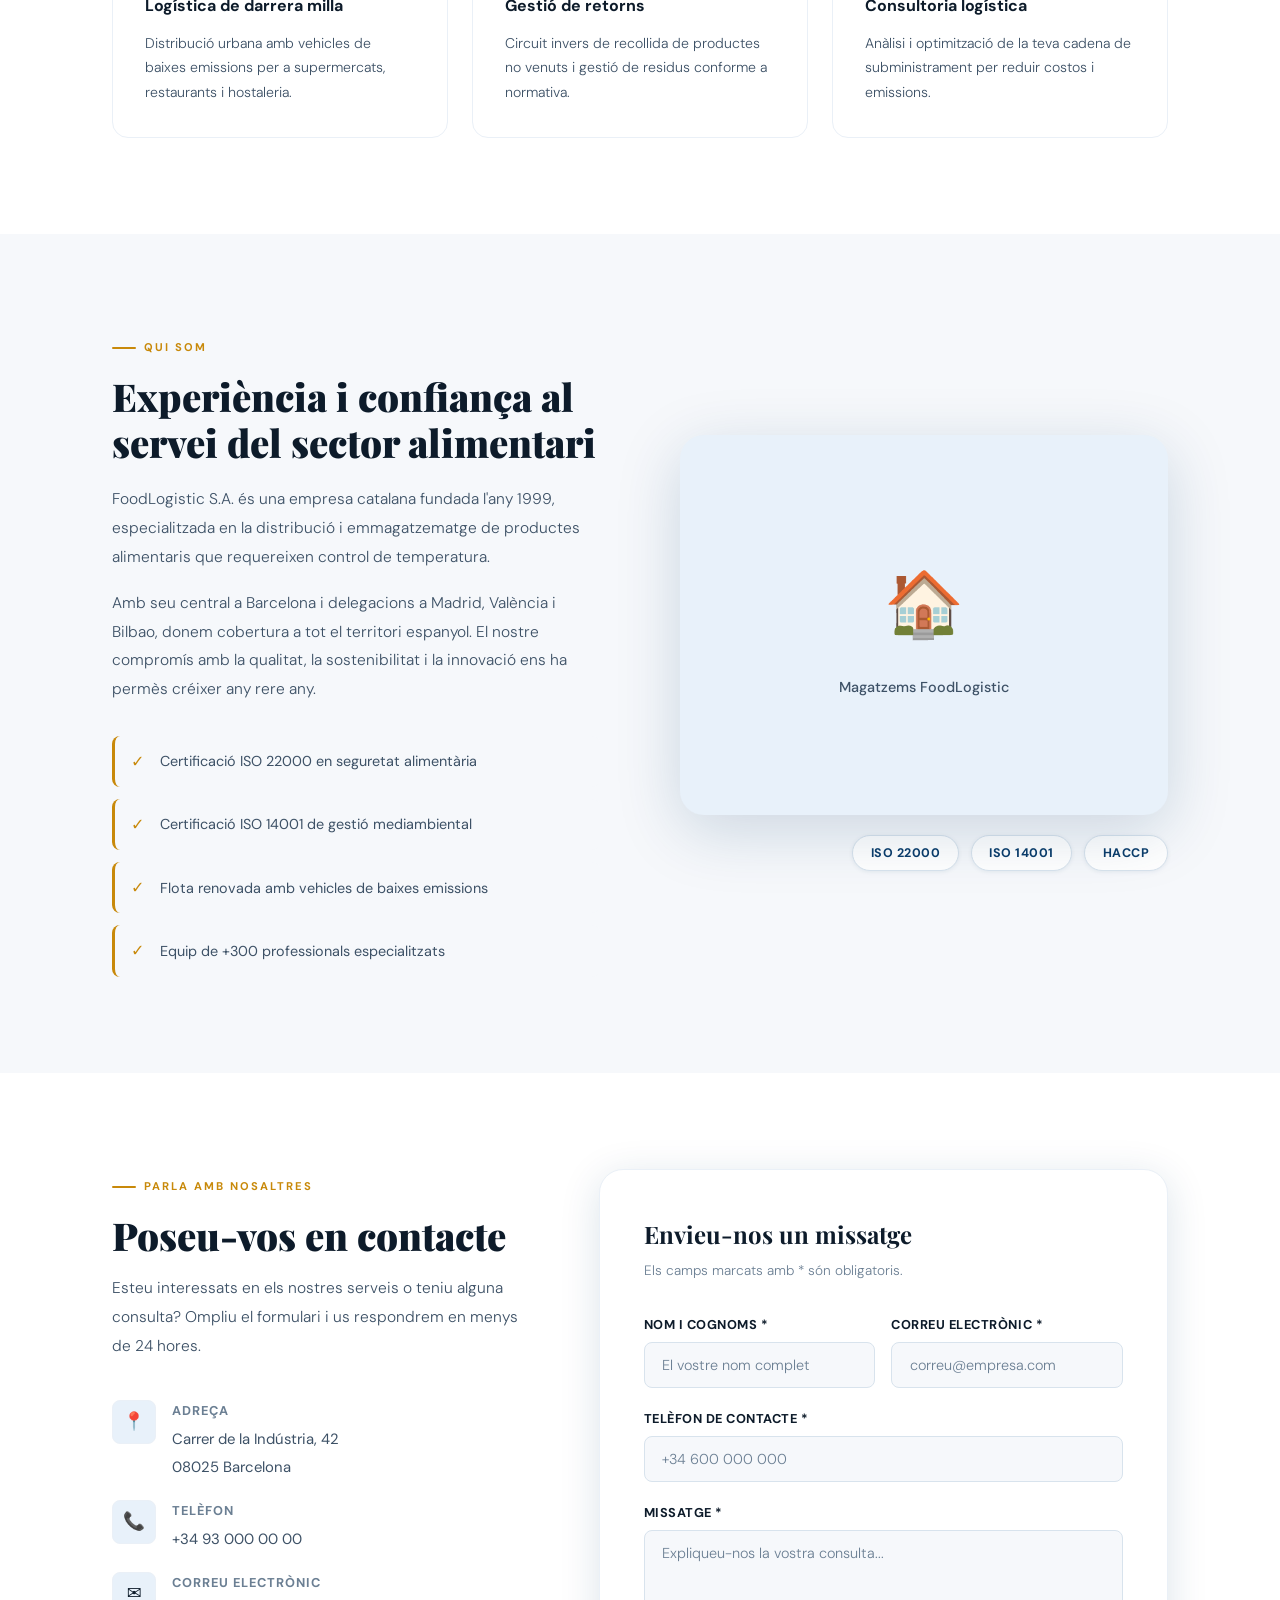
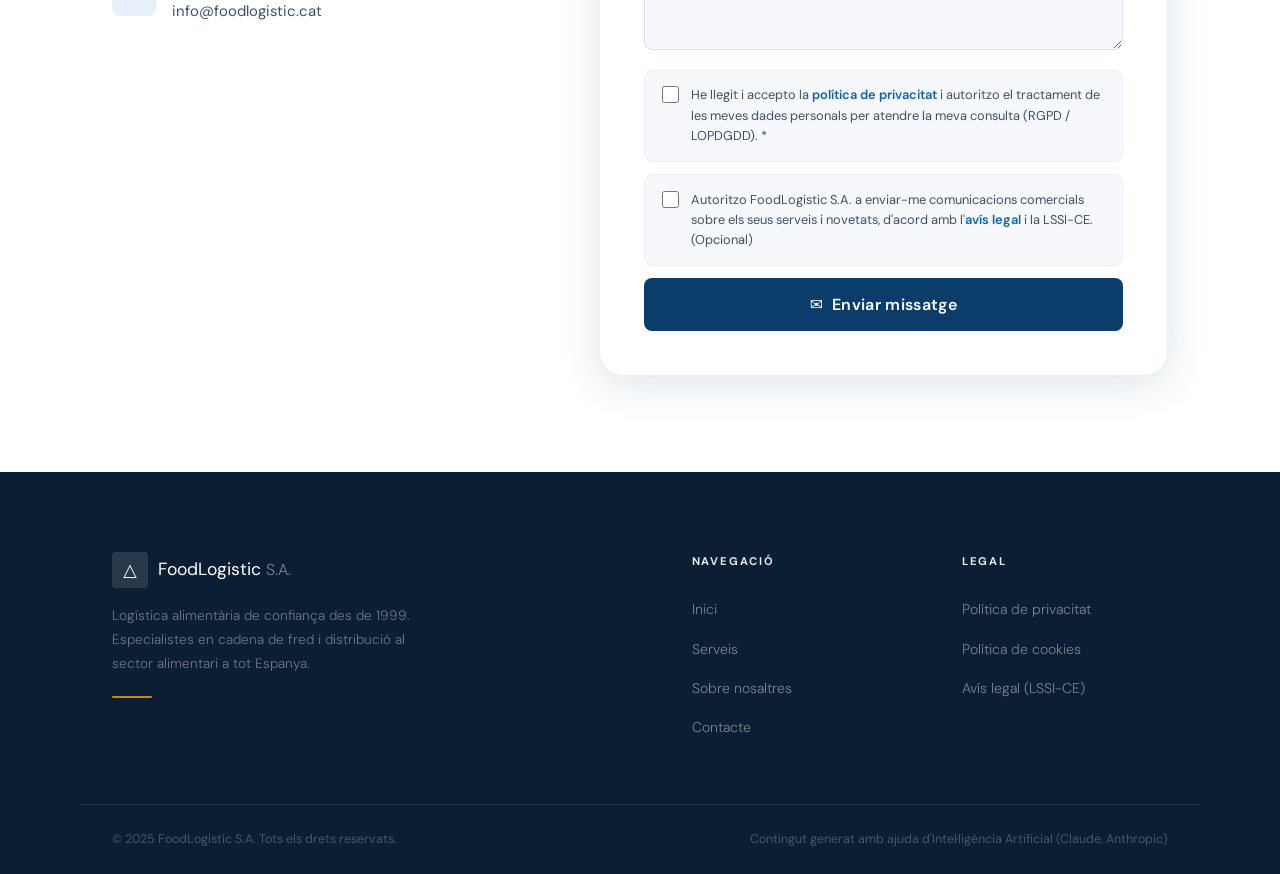
==== commit 008be647: "Refactor code structure for improved readability and maintainability" ====
--- a/docs/index.html
+++ b/docs/index.html
@@ -13,8 +13,8 @@
   <div id="cookie-banner" class="cookie-banner" role="dialog" aria-modal="true" aria-label="Avís de cookies" style="display:none;">
     <div class="cookie-inner">
       <div class="cookie-text">
-        <strong>&#127850; Aquesta web utilitza cookies</strong>
-        <p>Fem servir cookies pròpies i de tercers per analitzar el trànsit web (Statcounter) i millorar la vostra experiència. Podeu acceptar-les totes o rebutjar les no essencials. Consulteu la nostra <a href="politica-cookies.html">Política de cookies</a> per a més informació.</p>
+        <strong>Aquesta web utilitza cookies</strong>
+        <p>Fem servir cookies pròpies i de tercers (Statcounter) per analitzar el trànsit i millorar la vostra experiència. Consulteu la nostra <a href="politica-cookies.html">política de cookies</a>.</p>
       </div>
       <div class="cookie-actions">
         <button class="btn-primary" onclick="acceptCookies()">Acceptar totes</button>
@@ -25,10 +25,10 @@
   </div>
 
   <!-- NAV -->
-  <header class="site-header">
+  <header class="site-header" id="site-header">
     <nav class="nav container">
       <a class="nav-brand" href="index.html" style="text-decoration:none;">
-        <span class="brand-icon">&#9651;</span>
+        <div class="brand-icon-wrap"><span class="brand-icon">&#9651;</span></div>
         <span class="brand-name">FoodLogistic <span class="brand-sa">S.A.</span></span>
       </a>
       <ul class="nav-links" id="nav-links">
@@ -45,8 +45,8 @@
   <section class="hero" id="inici">
     <div class="container hero-inner">
       <div class="hero-text">
-        <span class="hero-badge">&#10024; Logística alimentària de confiança des de 1999</span>
-        <h1>Fem arribar els aliments <em>on cal, quan cal</em></h1>
+        <span class="hero-eyebrow">Logística alimentària des de 1999</span>
+        <h1>Fem arribar els aliments <em>on cal,<br>quan cal</em></h1>
         <p class="hero-sub">Solucions logístiques integrals per al sector alimentari, amb cadena de fred garantida i traçabilitat total en tot moment.</p>
         <div class="hero-actions">
           <a href="#serveis" class="btn-primary">Els nostres serveis</a>
@@ -54,39 +54,53 @@
         </div>
       </div>
       <div class="hero-visual" aria-hidden="true">
-        <div class="hero-card hc1">
-          <span class="hc-icon">&#10052;</span>
-          <div><strong>Cadena de fred</strong><span>-18 °C garantits</span></div>
-        </div>
-        <div class="hero-card hc2">
-          <span class="hc-icon">&#128204;</span>
-          <div><strong>Traçabilitat</strong><span>Temps real 24/7</span></div>
-        </div>
-        <div class="hero-card hc3">
-          <span class="hc-icon">&#128666;</span>
-          <div><strong>Flota pròpia</strong><span>+120 vehicles</span></div>
+        <div class="hero-panel">
+          <div class="hp-icon hp-blue">&#10052;</div>
+          <div class="hp-content">
+            <strong>Cadena de fred activa</strong>
+            <span>Control continu &#183; -18 °C garantits</span>
+          </div>
+          <span class="hp-status">Operatiu</span>
+        </div>
+        <div class="hero-panel">
+          <div class="hp-icon hp-green">&#128204;</div>
+          <div class="hp-content">
+            <strong>Traçabilitat en temps real</strong>
+            <span>Plataforma pròpia &#183; 24/7</span>
+          </div>
+          <span class="hp-status">En línia</span>
+        </div>
+        <div class="hero-panel">
+          <div class="hp-icon hp-amber">&#128666;</div>
+          <div class="hp-content">
+            <strong>Flota de distribució</strong>
+            <span>+120 vehicles &#183; Baixes emissions</span>
+          </div>
+          <span class="hp-status">Actiu</span>
         </div>
       </div>
     </div>
   </section>
 
-  <!-- STATS -->
-  <section class="stats" aria-label="Dades clau">
-    <div class="container stats-grid">
-      <div class="stat-item"><strong>+25 anys</strong><span>d'experiència</span></div>
-      <div class="stat-item"><strong>+500</strong><span>clients actius</span></div>
-      <div class="stat-item"><strong>48 h</strong><span>lliurament màxim</span></div>
-      <div class="stat-item"><strong>99,7 %</strong><span>de satisfacció</span></div>
-    </div>
-  </section>
+  <!-- STATS BAR -->
+  <div class="stats-bar" aria-label="Dades clau">
+    <div class="container">
+      <div class="stats-grid">
+        <div class="stat-item"><strong>+25 anys</strong><span>d'experiència al sector</span></div>
+        <div class="stat-item"><strong>+500</strong><span>clients actius</span></div>
+        <div class="stat-item"><strong>48 h</strong><span>lliurament màxim garantit</span></div>
+        <div class="stat-item"><strong>99,7 %</strong><span>índex de satisfacció</span></div>
+      </div>
+    </div>
+  </div>
 
   <!-- SERVEIS -->
   <section class="section" id="serveis">
     <div class="container">
       <div class="section-head">
         <span class="section-label">El que oferim</span>
-        <h2>Serveis</h2>
-        <p>Cobrim tota la cadena logística del sector alimentari, des de l'origen fins al punt de venda.</p>
+        <h2>Serveis especialitzats</h2>
+        <p>Cobrim tota la cadena logística del sector alimentari, des de l'origen fins al punt de venda, amb la màxima qualitat i eficiència.</p>
       </div>
       <div class="services-grid">
         <div class="service-card">
@@ -128,14 +142,14 @@
     <div class="container about-inner">
       <div class="about-text">
         <span class="section-label">Qui som</span>
-        <h2>Sobre nosaltres</h2>
-        <p>FoodLogistic S.A. és una empresa catalana fundada l'any 1999, especialitzada en la distribució i emmagatzematge de productes alimentaris que requereixen control de temperatura. Amb seu central a Barcelona i delegacions a Madrid, València i Bilbao, donem cobertura a tot el territori espanyol.</p>
-        <p>El nostre compromís amb la qualitat, la sostenibilitat i la innovació ens ha permès créixer any rere any, mantenint sempre la confiança dels nostres clients com a màxima prioritat.</p>
+        <h2>Experiència i confiança al servei del sector alimentari</h2>
+        <p>FoodLogistic S.A. és una empresa catalana fundada l'any 1999, especialitzada en la distribució i emmagatzematge de productes alimentaris que requereixen control de temperatura.</p>
+        <p>Amb seu central a Barcelona i delegacions a Madrid, València i Bilbao, donem cobertura a tot el territori espanyol. El nostre compromís amb la qualitat, la sostenibilitat i la innovació ens ha permès créixer any rere any.</p>
         <ul class="about-list">
-          <li>Certificació ISO 22000 en seguretat alimentària</li>
-          <li>Certificació ISO 14001 de gestió mediambiental</li>
-          <li>Flota renovada amb vehicles de baixes emissions</li>
-          <li>Equip de +300 professionals</li>
+          <li><span>✓</span> Certificació ISO 22000 en seguretat alimentària</li>
+          <li><span>✓</span> Certificació ISO 14001 de gestió mediambiental</li>
+          <li><span>✓</span> Flota renovada amb vehicles de baixes emissions</li>
+          <li><span>✓</span> Equip de +300 professionals especialitzats</li>
         </ul>
       </div>
       <div class="about-visual">
@@ -160,25 +174,25 @@
     <div class="container contact-inner">
       <div class="contact-info">
         <span class="section-label">Parla amb nosaltres</span>
-        <h2>Contacte</h2>
+        <h2>Poseu-vos en contacte</h2>
         <p>Esteu interessats en els nostres serveis o teniu alguna consulta? Ompliu el formulari i us respondrem en menys de 24 hores.</p>
         <div class="contact-data">
           <div class="contact-item">
-            <span class="ci-icon">&#128205;</span>
+            <div class="ci-icon">&#128205;</div>
             <div>
               <strong>Adreça</strong>
               <span>Carrer de la Indústria, 42<br>08025 Barcelona</span>
             </div>
           </div>
           <div class="contact-item">
-            <span class="ci-icon">&#128222;</span>
+            <div class="ci-icon">&#128222;</div>
             <div>
               <strong>Telèfon</strong>
               <span>+34 93 000 00 00</span>
             </div>
           </div>
           <div class="contact-item">
-            <span class="ci-icon">&#9993;</span>
+            <div class="ci-icon">&#9993;</div>
             <div>
               <strong>Correu electrònic</strong>
               <span>info@foodlogistic.cat</span>
@@ -188,14 +202,17 @@
       </div>
 
       <form class="contact-form" id="contact-form" onsubmit="handleSubmit(event)" novalidate>
-        <p class="form-required-note">Els camps marcats amb * són obligatoris.</p>
-        <div class="form-group">
-          <label for="nom">Nom i cognoms *</label>
-          <input type="text" id="nom" name="nom" placeholder="El vostre nom complet" required autocomplete="name" />
-        </div>
-        <div class="form-group">
-          <label for="email">Correu electrònic *</label>
-          <input type="email" id="email" name="email" placeholder="correu@empresa.com" required autocomplete="email" />
+        <p class="form-title">Envieu-nos un missatge</p>
+        <p class="form-subtitle">Els camps marcats amb * són obligatoris.</p>
+        <div class="form-row">
+          <div class="form-group">
+            <label for="nom">Nom i cognoms *</label>
+            <input type="text" id="nom" name="nom" placeholder="El vostre nom complet" required autocomplete="name" />
+          </div>
+          <div class="form-group">
+            <label for="email">Correu electrònic *</label>
+            <input type="email" id="email" name="email" placeholder="correu@empresa.com" required autocomplete="email" />
+          </div>
         </div>
         <div class="form-group">
           <label for="telefon">Telèfon de contacte *</label>
@@ -209,18 +226,18 @@
         <!-- CHECKBOX 1: Consentiment de dades (obligatori) -->
         <div class="form-group form-check">
           <input type="checkbox" id="privacitat" name="privacitat" required />
-          <label for="privacitat">He llegit i accepto la <a href="politica-privacitat.html" target="_blank" rel="noopener">política de privacitat</a> i autoritzo el tractament de les meves dades personals per atendre la meva consulta. (RGPD / LOPDGDD) *</label>
+          <label for="privacitat">He llegit i accepto la <a href="politica-privacitat.html" target="_blank" rel="noopener">política de privacitat</a> i autoritzo el tractament de les meves dades personals per atendre la meva consulta (RGPD / LOPDGDD). *</label>
         </div>
 
         <!-- CHECKBOX 2: Comunicacions comercials (opcional) -->
         <div class="form-group form-check">
           <input type="checkbox" id="comunicacions" name="comunicacions" />
-          <label for="comunicacions">Autoritzo FoodLogistic S.A. a enviar-me comunicacions comercials sobre els seus serveis, ofertes i novetats, d'acord amb l'<a href="avis-legal.html" target="_blank" rel="noopener">avís legal</a> i la Llei 34/2002 (LSSI-CE). (Opcional)</label>
-        </div>
-
-        <button type="submit" class="btn-primary btn-full">&#9993; Enviar missatge</button>
-        <div id="form-ok" class="form-ok" style="display:none;" role="alert">&#10003; Missatge enviat correctament! Us respondrem en menys de 24 hores.</div>
-        <div id="form-error" class="form-ok" style="display:none; background:#fef0f0; border-color:#f5c6cb; color:#8b1a1a;" role="alert">&#9888; Cal acceptar la política de privacitat per enviar el formulari.</div>
+          <label for="comunicacions">Autoritzo FoodLogistic S.A. a enviar-me comunicacions comercials sobre els seus serveis i novetats, d'acord amb l'<a href="avis-legal.html" target="_blank" rel="noopener">avís legal</a> i la LSSI-CE. (Opcional)</label>
+        </div>
+
+        <button type="submit" class="btn-primary btn-full">&#9993;&nbsp; Enviar missatge</button>
+        <div id="form-ok" class="form-ok" style="display:none;" role="alert">&#10003; Missatge enviat correctament. Us respondrem en menys de 24 hores.</div>
+        <div id="form-error" class="form-error-msg" style="display:none;" role="alert">&#9888; Cal acceptar la política de privacitat per enviar el formulari.</div>
       </form>
     </div>
   </section>
@@ -229,11 +246,12 @@
   <footer class="site-footer">
     <div class="container footer-inner">
       <div class="footer-brand">
-        <div style="display:flex;align-items:center;gap:0.5rem;">
-          <span class="brand-icon">&#9651;</span>
+        <div style="display:flex;align-items:center;gap:0.6rem;">
+          <div class="brand-icon-wrap"><span class="brand-icon">&#9651;</span></div>
           <span class="brand-name">FoodLogistic <span class="brand-sa">S.A.</span></span>
         </div>
-        <p>Logística alimentària de confiança des de 1999. Especialistes en cadena de fred i distribució al sector alimentari.</p>
+        <p>Logística alimentària de confiança des de 1999. Especialistes en cadena de fred i distribució al sector alimentari a tot Espanya.</p>
+        <div class="footer-divider"></div>
       </div>
       <div class="footer-links">
         <h4>Navegació</h4>
@@ -260,6 +278,12 @@
   </footer>
 
   <script>
+    // Header scroll effect
+    const header = document.getElementById('site-header');
+    window.addEventListener('scroll', () => {
+      header.classList.toggle('scrolled', window.scrollY > 10);
+    });
+
     // Menú mòbil
     function toggleMenu(btn) {
       const nav = document.getElementById('nav-links');
@@ -267,27 +291,23 @@
       btn.setAttribute('aria-expanded', isOpen);
       btn.setAttribute('aria-label', isOpen ? 'Tancar menú' : 'Obrir menú');
     }
-
-    // Tancar menú en clicar un enllaç
     document.querySelectorAll('.nav-links a').forEach(a => {
       a.addEventListener('click', () => {
         document.getElementById('nav-links').classList.remove('open');
       });
     });
 
-    // Validació i enviament del formulari
+    // Formulari
     function handleSubmit(e) {
       e.preventDefault();
       const privacitat = document.getElementById('privacitat');
       const formOk = document.getElementById('form-ok');
       const formError = document.getElementById('form-error');
-
       formOk.style.display = 'none';
       formError.style.display = 'none';
-
       if (!privacitat.checked) {
         formError.style.display = 'block';
-        privacitat.closest('.form-check').style.borderColor = '#e24b4a';
+        privacitat.closest('.form-check').style.borderColor = '#E24B4A';
         privacitat.focus();
         return;
       }
@@ -301,18 +321,14 @@
     document.querySelectorAll('a[href^="#"]').forEach(a => {
       a.addEventListener('click', e => {
         const target = document.querySelector(a.getAttribute('href'));
-        if (target) {
-          e.preventDefault();
-          target.scrollIntoView({ behavior: 'smooth' });
-        }
+        if (target) { e.preventDefault(); target.scrollIntoView({ behavior: 'smooth' }); }
       });
     });
 
     // Banner de cookies
     function showCookieBanner() {
       if (!localStorage.getItem('cookieConsent')) {
-        const banner = document.getElementById('cookie-banner');
-        banner.style.display = 'block';
+        document.getElementById('cookie-banner').style.display = 'block';
       }
     }
     function acceptCookies() {
@@ -324,8 +340,6 @@
       localStorage.setItem('cookieConsent', 'essential');
       document.getElementById('cookie-banner').style.display = 'none';
     }
-
-    // Statcounter: només si hi ha consentiment
     function loadStatcounter() {
       if (document.getElementById('sc-script')) return;
       var sc_project = 13214955;
@@ -337,14 +351,10 @@
       s.async = true;
       document.body.appendChild(s);
     }
-
     window.addEventListener('DOMContentLoaded', function() {
       showCookieBanner();
-      if (localStorage.getItem('cookieConsent') === 'all') {
-        loadStatcounter();
-      }
+      if (localStorage.getItem('cookieConsent') === 'all') loadStatcounter();
     });
   </script>
-
 </body>
 </html>
--- a/docs/styles.css
+++ b/docs/styles.css
@@ -1,318 +1,647 @@
 /* =============================================
-   FoodLogistic S.A. – Stylesheet v2
-   Estructura: Reset → Variables → Base → Components → Sections → Responsive
+   FoodLogistic S.A. – Stylesheet v3 Professional
    ============================================= */
 
-/* --- Reset & Variables --- */
+@import url('https://fonts.googleapis.com/css2?family=Playfair+Display:wght@700;900&family=DM+Sans:wght@300;400;500;600;700&display=swap');
+
 *, *::before, *::after { box-sizing: border-box; margin: 0; padding: 0; }
 
 :root {
-  --brand:        #1D6FA4;
-  --brand-dark:   #124E78;
-  --brand-light:  #E8F4FB;
-  --accent:       #2EAA6E;
-  --accent-dark:  #1f8a56;
-  --text-primary: #1a1a2e;
-  --text-secondary: #4a5568;
-  --text-muted:   #718096;
-  --bg:           #ffffff;
-  --bg-alt:       #f7f9fc;
-  --border:       #e2e8f0;
-  --radius-sm:    6px;
-  --radius:       12px;
-  --radius-lg:    20px;
-  --shadow:       0 2px 12px rgba(0,0,0,0.07);
-  --shadow-md:    0 6px 28px rgba(0,0,0,0.11);
-  --container:    1100px;
-  --header-h:     64px;
+  --brand:          #0B3D6B;
+  --brand-mid:      #1260A4;
+  --brand-light:    #E8F1FA;
+  --brand-xlight:   #F4F8FD;
+  --accent:         #C8890A;
+  --accent-light:   #FDF3DC;
+  --text-primary:   #0D1B2A;
+  --text-secondary: #3D5166;
+  --text-muted:     #6B7F93;
+  --bg:             #FFFFFF;
+  --bg-alt:         #F6F8FB;
+  --bg-deep:        #0B1E33;
+  --border:         #D8E3ED;
+  --border-light:   #EAF0F7;
+  --radius-sm:      4px;
+  --radius:         8px;
+  --radius-lg:      16px;
+  --radius-xl:      24px;
+  --shadow-sm:      0 1px 4px rgba(11,61,107,0.08);
+  --shadow:         0 4px 20px rgba(11,61,107,0.10);
+  --shadow-md:      0 8px 40px rgba(11,61,107,0.14);
+  --shadow-lg:      0 16px 64px rgba(11,61,107,0.18);
+  --container:      1120px;
+  --header-h:       72px;
+  --font-display:   'Playfair Display', Georgia, serif;
+  --font-body:      'DM Sans', system-ui, sans-serif;
 }
 
 html { scroll-behavior: smooth; font-size: 16px; scroll-padding-top: calc(var(--header-h) + 1rem); }
-body { font-family: system-ui, -apple-system, 'Segoe UI', sans-serif; color: var(--text-primary); background: var(--bg); line-height: 1.7; }
+body { font-family: var(--font-body); color: var(--text-primary); background: var(--bg); line-height: 1.7; -webkit-font-smoothing: antialiased; }
 img { max-width: 100%; display: block; }
-a { color: var(--brand); text-decoration: none; }
+a { color: var(--brand-mid); text-decoration: none; }
 a:hover { text-decoration: underline; }
-a:focus-visible { outline: 2px solid var(--brand); outline-offset: 3px; border-radius: 3px; }
+a:focus-visible { outline: 2px solid var(--brand-mid); outline-offset: 3px; border-radius: 3px; }
 ul { list-style: none; }
 
 /* --- Utilities --- */
-.container { max-width: var(--container); margin: 0 auto; padding: 0 1.5rem; }
-.section { padding: 5rem 0; }
+.container { max-width: var(--container); margin: 0 auto; padding: 0 2rem; }
+.section { padding: 6rem 0; }
 .section-alt { background: var(--bg-alt); }
 
 .section-label {
+  display: inline-flex;
+  align-items: center;
+  gap: 0.5rem;
+  font-size: 0.7rem;
+  font-weight: 700;
+  letter-spacing: 0.18em;
+  text-transform: uppercase;
+  color: var(--accent);
+  margin-bottom: 1rem;
+}
+.section-label::before {
+  content: '';
   display: inline-block;
-  font-size: 0.75rem;
-  font-weight: 700;
-  letter-spacing: 0.14em;
-  text-transform: uppercase;
+  width: 24px;
+  height: 2px;
+  background: var(--accent);
+  border-radius: 2px;
+}
+.section-head { text-align: center; max-width: 640px; margin: 0 auto 4rem; }
+.section-head h2 {
+  font-family: var(--font-display);
+  font-size: 2.5rem;
+  font-weight: 900;
+  margin-bottom: 1rem;
+  color: var(--text-primary);
+  line-height: 1.2;
+}
+.section-head p { color: var(--text-secondary); font-size: 1.05rem; font-weight: 300; }
+
+/* --- Buttons --- */
+.btn-primary {
+  display: inline-flex;
+  align-items: center;
+  gap: 0.5rem;
+  padding: 0.85rem 2rem;
+  border-radius: var(--radius);
+  font-weight: 600;
+  font-size: 0.9rem;
+  font-family: var(--font-body);
+  background: var(--brand);
+  color: #fff;
+  border: 2px solid var(--brand);
+  cursor: pointer;
+  transition: all 0.25s;
+  letter-spacing: 0.02em;
+  text-decoration: none;
+}
+.btn-primary:hover {
+  background: var(--brand-mid);
+  border-color: var(--brand-mid);
+  text-decoration: none;
+  transform: translateY(-2px);
+  box-shadow: 0 8px 24px rgba(11,61,107,0.25);
+}
+.btn-secondary {
+  display: inline-flex;
+  align-items: center;
+  gap: 0.5rem;
+  padding: 0.85rem 2rem;
+  border-radius: var(--radius);
+  font-weight: 600;
+  font-size: 0.9rem;
+  font-family: var(--font-body);
+  background: transparent;
   color: var(--brand);
-  margin-bottom: 0.75rem;
-}
-.section-head { text-align: center; max-width: 600px; margin: 0 auto 3.5rem; }
-.section-head h2 { font-size: 2.1rem; font-weight: 800; margin-bottom: 0.75rem; }
-.section-head p { color: var(--text-secondary); font-size: 1.05rem; }
-
-/* --- Buttons --- */
-.btn-primary, .btn-secondary, .btn-nav {
-  display: inline-block;
-  padding: 0.72rem 1.6rem;
-  border-radius: var(--radius-sm);
-  font-weight: 700;
-  font-size: 0.95rem;
+  border: 2px solid var(--brand);
+  cursor: pointer;
+  transition: all 0.25s;
+  text-decoration: none;
+}
+.btn-secondary:hover {
+  background: var(--brand-light);
+  text-decoration: none;
+  transform: translateY(-2px);
+}
+.btn-nav {
+  display: inline-flex;
+  align-items: center;
+  padding: 0.55rem 1.4rem;
+  background: var(--brand);
+  color: #fff !important;
+  border-radius: var(--radius);
+  font-weight: 600;
+  font-size: 0.88rem;
   transition: all 0.2s;
-  cursor: pointer;
-  border: 2px solid transparent;
-  line-height: 1.4;
-}
-.btn-primary { background: var(--brand); color: #fff; }
-.btn-primary:hover { background: var(--brand-dark); text-decoration: none; transform: translateY(-1px); box-shadow: 0 4px 14px rgba(29,111,164,0.3); }
-.btn-secondary { background: transparent; color: var(--brand); border-color: var(--brand); }
-.btn-secondary:hover { background: var(--brand-light); text-decoration: none; }
-.btn-nav { background: var(--brand); color: #fff !important; padding: 0.5rem 1.2rem; }
-.btn-nav:hover { background: var(--brand-dark); text-decoration: none; }
-.btn-full { width: 100%; text-align: center; border: none; font-size: 1rem; padding: 0.95rem; letter-spacing: 0.02em; }
+  text-decoration: none;
+}
+.btn-nav:hover { background: var(--brand-mid); text-decoration: none; }
+.btn-full { width: 100%; justify-content: center; border: none; font-size: 1rem; padding: 1rem; }
 
 /* --- Cookie Banner --- */
 .cookie-banner {
   position: fixed;
-  bottom: 0; left: 0; right: 0;
+  bottom: 1.5rem;
+  left: 50%;
+  transform: translateX(-50%);
   z-index: 9999;
-  background: #0f1929;
-  border-top: 3px solid var(--brand);
-  padding: 1.25rem 0;
-  box-shadow: 0 -4px 24px rgba(0,0,0,0.3);
-  animation: slideUp 0.35s ease;
-}
-@keyframes slideUp { from { transform: translateY(100%); } to { transform: translateY(0); } }
-.cookie-inner {
-  max-width: var(--container);
-  margin: 0 auto;
-  padding: 0 1.5rem;
-  display: flex;
-  align-items: center;
-  gap: 2rem;
-  flex-wrap: wrap;
-}
+  width: calc(100% - 3rem);
+  max-width: 880px;
+  background: var(--bg-deep);
+  border: 1px solid rgba(255,255,255,0.12);
+  border-radius: var(--radius-lg);
+  padding: 1.5rem 2rem;
+  box-shadow: 0 24px 64px rgba(0,0,0,0.45);
+  animation: slideUpBanner 0.4s cubic-bezier(0.16, 1, 0.3, 1);
+}
+@keyframes slideUpBanner {
+  from { opacity: 0; transform: translateX(-50%) translateY(20px); }
+  to   { opacity: 1; transform: translateX(-50%) translateY(0); }
+}
+.cookie-inner { display: flex; align-items: center; gap: 2rem; flex-wrap: wrap; }
 .cookie-text { flex: 1; min-width: 260px; }
-.cookie-text strong { display: block; color: #fff; font-size: 0.95rem; margin-bottom: 0.35rem; }
-.cookie-text p { color: rgba(255,255,255,0.65); font-size: 0.82rem; line-height: 1.5; }
-.cookie-text a { color: #5ba8d4; }
+.cookie-text strong { display: block; color: #fff; font-size: 0.95rem; font-weight: 600; margin-bottom: 0.3rem; }
+.cookie-text p { color: rgba(255,255,255,0.55); font-size: 0.82rem; line-height: 1.6; }
+.cookie-text a { color: #7eb8e8; }
 .cookie-actions { display: flex; gap: 0.75rem; align-items: center; flex-wrap: wrap; }
-.cookie-actions .btn-primary { font-size: 0.85rem; padding: 0.55rem 1.2rem; }
-.cookie-actions .btn-secondary { font-size: 0.85rem; padding: 0.55rem 1.2rem; color: rgba(255,255,255,0.85); border-color: rgba(255,255,255,0.35); }
-.cookie-actions .btn-secondary:hover { background: rgba(255,255,255,0.12); text-decoration: none; }
-.cookie-config-link { font-size: 0.82rem; color: rgba(255,255,255,0.5); white-space: nowrap; text-decoration: underline; text-underline-offset: 3px; }
-.cookie-config-link:hover { color: #fff; }
+.cookie-actions .btn-primary { font-size: 0.85rem; padding: 0.6rem 1.3rem; background: #1260A4; border-color: #1260A4; }
+.cookie-actions .btn-primary:hover { background: #0B3D6B; border-color: #0B3D6B; }
+.cookie-actions .btn-secondary { font-size: 0.85rem; padding: 0.6rem 1.3rem; color: rgba(255,255,255,0.7); border-color: rgba(255,255,255,0.25); }
+.cookie-actions .btn-secondary:hover { background: rgba(255,255,255,0.1); color: #fff; }
+.cookie-config-link { font-size: 0.8rem; color: rgba(255,255,255,0.4); white-space: nowrap; text-decoration: underline; text-underline-offset: 3px; }
+.cookie-config-link:hover { color: rgba(255,255,255,0.75); }
 
 /* --- Header / Nav --- */
 .site-header {
   position: sticky; top: 0; z-index: 100;
-  background: rgba(255,255,255,0.96);
-  backdrop-filter: blur(10px);
-  -webkit-backdrop-filter: blur(10px);
-  border-bottom: 1px solid var(--border);
+  background: rgba(255,255,255,0.97);
+  backdrop-filter: blur(16px);
+  -webkit-backdrop-filter: blur(16px);
+  border-bottom: 1px solid var(--border-light);
   height: var(--header-h);
-}
+  transition: box-shadow 0.3s;
+}
+.site-header.scrolled { box-shadow: 0 4px 24px rgba(11,61,107,0.10); }
 .nav { display: flex; align-items: center; justify-content: space-between; height: 100%; }
-.nav-brand { display: flex; align-items: center; gap: 0.5rem; font-size: 1.2rem; font-weight: 700; color: var(--text-primary); cursor: pointer; }
+.nav-brand { display: flex; align-items: center; gap: 0.6rem; font-size: 1.1rem; font-weight: 700; color: var(--text-primary); font-family: var(--font-body); }
 .nav-brand:hover { text-decoration: none; }
-.brand-icon { color: var(--brand); font-size: 1.4rem; }
-.brand-sa { font-weight: 400; color: var(--text-muted); }
-.nav-links { display: flex; align-items: center; gap: 2rem; }
-.nav-links a { font-size: 0.95rem; color: var(--text-secondary); font-weight: 500; transition: color 0.15s; }
-.nav-links a:hover { color: var(--brand); text-decoration: none; }
-.burger { display: none; background: none; border: none; font-size: 1.5rem; cursor: pointer; color: var(--text-primary); padding: 0.25rem 0.5rem; border-radius: var(--radius-sm); }
+.brand-icon-wrap {
+  width: 36px; height: 36px;
+  background: var(--brand);
+  border-radius: var(--radius-sm);
+  display: flex; align-items: center; justify-content: center;
+}
+.brand-icon { color: #fff; font-size: 1.1rem; line-height: 1; }
+.brand-sa { font-weight: 300; color: var(--text-muted); font-size: 0.9em; }
+.nav-links { display: flex; align-items: center; gap: 2.5rem; }
+.nav-links a { font-size: 0.9rem; color: var(--text-secondary); font-weight: 500; transition: color 0.15s; }
+.nav-links a:not(.btn-nav):hover { color: var(--brand); text-decoration: none; }
+.burger { display: none; background: none; border: none; font-size: 1.4rem; cursor: pointer; color: var(--text-primary); padding: 0.3rem 0.6rem; border-radius: var(--radius-sm); }
 .burger:hover { background: var(--bg-alt); }
 
 /* --- Hero --- */
-.hero { padding: 5.5rem 0 4.5rem; background: linear-gradient(140deg, #deeef8 0%, var(--brand-light) 40%, #f0f9ff 70%, #fff 100%); position: relative; overflow: hidden; }
-.hero-inner { display: grid; grid-template-columns: 1fr 1fr; gap: 3rem; align-items: center; position: relative; }
-.hero-text { max-width: 540px; }
-.hero-badge {
-  display: inline-flex; align-items: center; gap: 0.4rem;
-  background: rgba(29,111,164,0.1); color: var(--brand-dark);
-  font-size: 0.78rem; font-weight: 700; letter-spacing: 0.08em;
-  padding: 0.4rem 1rem; border-radius: 99px; margin-bottom: 1.5rem;
-  border: 1px solid rgba(29,111,164,0.25);
-}
-.hero h1 { font-size: 2.8rem; font-weight: 900; line-height: 1.15; margin-bottom: 1.1rem; letter-spacing: -0.02em; }
-.hero h1 em { color: var(--brand); font-style: normal; }
-.hero-sub { color: var(--text-secondary); font-size: 1.08rem; margin-bottom: 2.25rem; line-height: 1.75; }
-.hero-actions { display: flex; gap: 1rem; flex-wrap: wrap; }
-
-.hero-visual { display: flex; flex-direction: column; gap: 1rem; padding-left: 1rem; }
-.hero-card {
+.hero {
+  padding: 7rem 0 5rem;
+  background: var(--bg);
+  position: relative;
+  overflow: hidden;
+}
+.hero::before {
+  content: '';
+  position: absolute;
+  top: 0; right: -10%;
+  width: 55%;
+  height: 100%;
+  background: linear-gradient(135deg, var(--brand-xlight) 0%, #DCE9F6 50%, var(--bg) 100%);
+  border-radius: 0 0 0 40% / 0 0 0 30%;
+  z-index: 0;
+}
+.hero-inner {
+  display: grid;
+  grid-template-columns: 1fr 1fr;
+  gap: 4rem;
+  align-items: center;
+  position: relative;
+  z-index: 1;
+}
+.hero-text { max-width: 560px; }
+.hero-eyebrow {
+  display: inline-flex;
+  align-items: center;
+  gap: 0.6rem;
+  font-size: 0.72rem;
+  font-weight: 700;
+  letter-spacing: 0.15em;
+  text-transform: uppercase;
+  color: var(--accent);
+  margin-bottom: 1.75rem;
+}
+.hero-eyebrow::before {
+  content: '';
+  width: 30px; height: 2px;
+  background: var(--accent);
+  border-radius: 2px;
+}
+.hero h1 {
+  font-family: var(--font-display);
+  font-size: 3.4rem;
+  font-weight: 900;
+  line-height: 1.1;
+  margin-bottom: 1.5rem;
+  color: var(--text-primary);
+  letter-spacing: -0.02em;
+}
+.hero h1 em { color: var(--brand-mid); font-style: normal; }
+.hero-sub {
+  color: var(--text-secondary);
+  font-size: 1.05rem;
+  font-weight: 300;
+  line-height: 1.8;
+  margin-bottom: 2.5rem;
+  max-width: 460px;
+}
+.hero-actions { display: flex; gap: 1rem; flex-wrap: wrap; align-items: center; }
+
+/* Hero visual */
+.hero-visual {
+  position: relative;
+  display: flex;
+  flex-direction: column;
+  gap: 1rem;
+  padding: 1.5rem;
+}
+.hero-panel {
   background: #fff;
-  border: 1px solid rgba(29,111,164,0.15);
-  border-radius: var(--radius);
-  padding: 1.1rem 1.4rem;
-  display: flex; align-items: center; gap: 1.1rem;
+  border: 1px solid var(--border);
+  border-radius: var(--radius-lg);
+  padding: 1.5rem;
   box-shadow: var(--shadow);
-  transition: transform 0.2s, box-shadow 0.2s;
-}
-.hero-card:hover { transform: translateX(4px); box-shadow: var(--shadow-md); }
-.hero-card:nth-child(2) { margin-left: 2rem; }
-.hero-card:nth-child(3) { margin-left: 1rem; }
-.hc-icon { font-size: 1.7rem; }
-.hero-card strong { display: block; font-weight: 700; font-size: 0.95rem; color: var(--text-primary); }
-.hero-card span { font-size: 0.82rem; color: var(--text-muted); }
-
-/* --- Stats --- */
-.stats { background: linear-gradient(135deg, var(--brand-dark) 0%, var(--brand) 100%); padding: 3rem 0; }
-.stats-grid { display: grid; grid-template-columns: repeat(4, 1fr); gap: 1rem; text-align: center; }
-.stat-item { padding: 0.5rem; border-right: 1px solid rgba(255,255,255,0.15); }
+  display: flex;
+  align-items: flex-start;
+  gap: 1.25rem;
+  transition: transform 0.3s;
+}
+.hero-panel:hover { transform: translateY(-3px); box-shadow: var(--shadow-md); }
+.hero-panel:nth-child(2) { margin-left: 2rem; }
+.hero-panel:nth-child(3) { margin-left: 1rem; }
+.hp-icon {
+  width: 48px; height: 48px; flex-shrink: 0;
+  border-radius: var(--radius);
+  display: flex; align-items: center; justify-content: center;
+  font-size: 1.3rem;
+}
+.hp-blue { background: #DBEAF8; }
+.hp-green { background: #D8F3E6; }
+.hp-amber { background: #FBF0D4; }
+.hp-content strong { display: block; font-size: 0.95rem; font-weight: 700; color: var(--text-primary); margin-bottom: 0.2rem; }
+.hp-content span { font-size: 0.82rem; color: var(--text-muted); }
+.hp-status {
+  margin-left: auto;
+  display: flex;
+  align-items: center;
+  gap: 0.35rem;
+  font-size: 0.75rem;
+  font-weight: 600;
+  color: #1a7a4c;
+  background: #D8F3E6;
+  padding: 0.25rem 0.7rem;
+  border-radius: 99px;
+  white-space: nowrap;
+  flex-shrink: 0;
+}
+.hp-status::before { content: ''; width: 6px; height: 6px; background: #1a7a4c; border-radius: 50%; display: inline-block; }
+
+/* --- Stats Bar --- */
+.stats-bar {
+  background: var(--brand);
+  padding: 2.5rem 0;
+}
+.stats-grid {
+  display: grid;
+  grid-template-columns: repeat(4, 1fr);
+  gap: 0;
+}
+.stat-item {
+  text-align: center;
+  padding: 1.25rem 1.5rem;
+  border-right: 1px solid rgba(255,255,255,0.15);
+}
 .stat-item:last-child { border-right: none; }
-.stat-item strong { display: block; font-size: 2rem; font-weight: 900; color: #fff; letter-spacing: -0.02em; }
-.stat-item span { font-size: 0.85rem; color: rgba(255,255,255,0.7); margin-top: 0.1rem; display: block; }
+.stat-item strong {
+  display: block;
+  font-family: var(--font-display);
+  font-size: 2.2rem;
+  font-weight: 700;
+  color: #fff;
+  line-height: 1.1;
+  margin-bottom: 0.35rem;
+}
+.stat-item span { font-size: 0.82rem; color: rgba(255,255,255,0.6); font-weight: 400; letter-spacing: 0.04em; }
 
 /* --- Services --- */
-.services-grid { display: grid; grid-template-columns: repeat(3, 1fr); gap: 1.5rem; }
+.services-grid {
+  display: grid;
+  grid-template-columns: repeat(3, 1fr);
+  gap: 1.5rem;
+}
 .service-card {
   background: var(--bg);
-  border: 1px solid var(--border);
-  border-radius: var(--radius);
-  padding: 1.9rem;
-  transition: box-shadow 0.25s, transform 0.25s;
-}
-.service-card:hover { box-shadow: var(--shadow-md); transform: translateY(-4px); }
+  border: 1px solid var(--border-light);
+  border-radius: var(--radius-lg);
+  padding: 2rem;
+  transition: all 0.3s;
+  position: relative;
+  overflow: hidden;
+}
+.service-card::before {
+  content: '';
+  position: absolute;
+  top: 0; left: 0; right: 0;
+  height: 3px;
+  background: var(--brand);
+  transform: scaleX(0);
+  transform-origin: left;
+  transition: transform 0.3s;
+}
+.service-card:hover { border-color: var(--brand-light); box-shadow: var(--shadow-md); transform: translateY(-4px); }
+.service-card:hover::before { transform: scaleX(1); }
 .service-icon {
-  width: 52px; height: 52px;
-  border-radius: 10px;
+  width: 56px; height: 56px;
+  border-radius: var(--radius);
   display: flex; align-items: center; justify-content: center;
-  font-size: 1.5rem; margin-bottom: 1.1rem;
-}
-.ic-blue   { background: #EBF4FB; }
-.ic-green  { background: #EAF7EF; }
-.ic-amber  { background: #FEF6E4; }
-.ic-teal   { background: #E1F5EE; }
-.ic-coral  { background: #FAECE7; }
-.ic-purple { background: #EEEDFE; }
-.service-card h3 { font-size: 1.05rem; font-weight: 700; margin-bottom: 0.6rem; }
-.service-card p { font-size: 0.9rem; color: var(--text-secondary); line-height: 1.65; }
+  font-size: 1.4rem;
+  margin-bottom: 1.5rem;
+}
+.ic-blue   { background: #DBEAF8; }
+.ic-green  { background: #D8F3E6; }
+.ic-amber  { background: #FBF0D4; }
+.ic-teal   { background: #D8EFF8; }
+.ic-coral  { background: #F9E8E3; }
+.ic-purple { background: #EAE7FD; }
+.service-card h3 { font-size: 1rem; font-weight: 700; margin-bottom: 0.75rem; color: var(--text-primary); }
+.service-card p { font-size: 0.88rem; color: var(--text-secondary); line-height: 1.75; font-weight: 300; }
 
 /* --- About --- */
-.about-inner { display: grid; grid-template-columns: 1fr 1fr; gap: 4rem; align-items: center; }
-.about-text h2 { font-size: 2.1rem; font-weight: 800; margin-bottom: 1rem; }
-.about-text p { color: var(--text-secondary); margin-bottom: 1rem; line-height: 1.75; }
-.about-list { margin-top: 1.5rem; display: flex; flex-direction: column; gap: 0.6rem; }
-.about-list li { display: flex; align-items: flex-start; gap: 0.75rem; font-size: 0.92rem; color: var(--text-secondary); }
-.about-list li::before { content: '✓'; color: var(--accent); font-weight: 800; font-size: 0.85rem; margin-top: 0.15rem; flex-shrink: 0; }
-.about-img-wrap { border-radius: var(--radius-lg); overflow: hidden; background: var(--brand-light); min-height: 260px; position: relative; }
-.about-img-wrap img { width: 100%; height: 260px; object-fit: cover; }
+.about-inner {
+  display: grid;
+  grid-template-columns: 1fr 1fr;
+  gap: 5rem;
+  align-items: center;
+}
+.about-text .section-label { display: inline-flex; margin-bottom: 1rem; }
+.about-text h2 {
+  font-family: var(--font-display);
+  font-size: 2.4rem;
+  font-weight: 900;
+  margin-bottom: 1.25rem;
+  color: var(--text-primary);
+  line-height: 1.2;
+}
+.about-text p { color: var(--text-secondary); margin-bottom: 1.1rem; line-height: 1.85; font-weight: 300; font-size: 0.97rem; }
+.about-list { margin-top: 2rem; display: flex; flex-direction: column; gap: 0.75rem; }
+.about-list li {
+  display: flex; align-items: center; gap: 1rem;
+  font-size: 0.9rem;
+  color: var(--text-secondary);
+  font-weight: 400;
+  padding: 0.75rem 1rem;
+  background: var(--bg-alt);
+  border-radius: var(--radius);
+  border-left: 3px solid var(--accent);
+}
+.about-list li::before { content: none; }
+.about-list li span { color: var(--accent); font-weight: 700; font-size: 1rem; flex-shrink: 0; }
+
+.about-visual { position: relative; }
+.about-img-wrap {
+  border-radius: var(--radius-xl);
+  overflow: hidden;
+  background: var(--brand-light);
+  min-height: 380px;
+  position: relative;
+  box-shadow: var(--shadow-lg);
+}
+.about-img-wrap img { width: 100%; height: 380px; object-fit: cover; }
 .img-placeholder {
-  display: none; align-items: center; justify-content: center; flex-direction: column;
-  height: 260px; color: var(--brand); gap: 0.75rem;
-}
-.img-placeholder span { font-size: 3.5rem; }
-.img-placeholder p { font-size: 0.9rem; color: var(--text-secondary); }
-.cert-badges { display: flex; gap: 0.75rem; margin-top: 1.1rem; flex-wrap: wrap; }
+  display: none;
+  align-items: center;
+  justify-content: center;
+  flex-direction: column;
+  height: 380px;
+  color: var(--brand);
+  gap: 1rem;
+}
+.img-placeholder span { font-size: 4rem; }
+.img-placeholder p { font-size: 0.9rem; color: var(--text-secondary); font-weight: 500; }
+.cert-badges {
+  display: flex;
+  gap: 0.75rem;
+  margin-top: 1.25rem;
+  flex-wrap: wrap;
+  justify-content: flex-end;
+}
 .badge {
-  background: #fff; border: 1.5px solid var(--border);
-  border-radius: 99px; padding: 0.35rem 1rem;
-  font-size: 0.8rem; font-weight: 700; color: var(--brand);
-  box-shadow: var(--shadow);
+  background: var(--bg);
+  border: 1.5px solid var(--border);
+  border-radius: 99px;
+  padding: 0.4rem 1.1rem;
+  font-size: 0.78rem;
+  font-weight: 700;
+  color: var(--brand);
+  box-shadow: var(--shadow-sm);
+  letter-spacing: 0.04em;
 }
 
 /* --- Contact --- */
-.contact-inner { display: grid; grid-template-columns: 1fr 1fr; gap: 4rem; align-items: start; }
-.contact-info h2 { font-size: 2.1rem; font-weight: 800; margin-bottom: 1rem; }
-.contact-info > p { color: var(--text-secondary); margin-bottom: 2rem; line-height: 1.75; }
-.contact-data { display: flex; flex-direction: column; gap: 1.5rem; }
+.contact-inner {
+  display: grid;
+  grid-template-columns: 5fr 7fr;
+  gap: 5rem;
+  align-items: start;
+}
+.contact-info .section-label { display: inline-flex; margin-bottom: 1rem; }
+.contact-info h2 {
+  font-family: var(--font-display);
+  font-size: 2.4rem;
+  font-weight: 900;
+  margin-bottom: 1rem;
+  line-height: 1.2;
+}
+.contact-info > p { color: var(--text-secondary); margin-bottom: 2.5rem; line-height: 1.85; font-weight: 300; font-size: 0.97rem; }
+.contact-data { display: flex; flex-direction: column; gap: 1.25rem; }
 .contact-item { display: flex; align-items: flex-start; gap: 1rem; }
-.ci-icon { font-size: 1.2rem; margin-top: 2px; width: 40px; height: 40px; background: var(--brand-light); border-radius: var(--radius-sm); display: flex; align-items: center; justify-content: center; flex-shrink: 0; }
-.contact-item strong { display: block; font-weight: 700; font-size: 0.88rem; margin-bottom: 0.2rem; }
-.contact-item span { font-size: 0.9rem; color: var(--text-secondary); }
-
-.contact-form { background: #fff; border: 1px solid var(--border); border-radius: var(--radius-lg); padding: 2.25rem; box-shadow: var(--shadow); }
-.form-group { display: flex; flex-direction: column; gap: 0.45rem; margin-bottom: 1.25rem; }
-.form-group label { font-size: 0.85rem; font-weight: 700; color: var(--text-primary); }
+.ci-icon {
+  width: 44px; height: 44px;
+  background: var(--brand-light);
+  border-radius: var(--radius);
+  display: flex; align-items: center; justify-content: center;
+  font-size: 1.1rem;
+  flex-shrink: 0;
+  border: 1px solid var(--border-light);
+}
+.contact-item strong { display: block; font-size: 0.8rem; font-weight: 700; text-transform: uppercase; letter-spacing: 0.08em; color: var(--text-muted); margin-bottom: 0.2rem; }
+.contact-item span { font-size: 0.93rem; color: var(--text-secondary); font-weight: 400; }
+
+.contact-form {
+  background: #fff;
+  border: 1px solid var(--border-light);
+  border-radius: var(--radius-xl);
+  padding: 2.75rem;
+  box-shadow: var(--shadow-md);
+}
+.form-title { font-family: var(--font-display); font-size: 1.5rem; font-weight: 700; color: var(--text-primary); margin-bottom: 0.3rem; }
+.form-subtitle { font-size: 0.85rem; color: var(--text-muted); margin-bottom: 2rem; font-weight: 300; }
+.form-row { display: grid; grid-template-columns: 1fr 1fr; gap: 1rem; }
+.form-group { display: flex; flex-direction: column; gap: 0.4rem; margin-bottom: 1.25rem; }
+.form-group label { font-size: 0.8rem; font-weight: 700; color: var(--text-primary); letter-spacing: 0.04em; text-transform: uppercase; }
 .form-group input, .form-group textarea {
-  padding: 0.7rem 1rem;
+  padding: 0.8rem 1.1rem;
   border: 1.5px solid var(--border);
-  border-radius: var(--radius-sm);
-  font-size: 0.92rem;
-  font-family: inherit;
+  border-radius: var(--radius);
+  font-size: 0.9rem;
+  font-family: var(--font-body);
   background: var(--bg-alt);
   color: var(--text-primary);
-  transition: border-color 0.2s, background 0.2s, box-shadow 0.2s;
-}
-.form-group input:hover, .form-group textarea:hover { border-color: #b8cfe4; }
-.form-group input:focus, .form-group textarea:focus { outline: none; border-color: var(--brand); background: #fff; box-shadow: 0 0 0 3px rgba(29,111,164,0.1); }
-.form-group input::placeholder, .form-group textarea::placeholder { color: var(--text-muted); }
-.form-group textarea { resize: vertical; min-height: 110px; }
-.form-check { flex-direction: row; align-items: flex-start; gap: 0.65rem; background: var(--bg-alt); border-radius: var(--radius-sm); padding: 0.75rem 1rem; border: 1px solid var(--border); margin-bottom: 0.85rem; }
-.form-check input[type="checkbox"] { width: 16px; height: 16px; margin-top: 2px; flex-shrink: 0; accent-color: var(--brand); cursor: pointer; }
-.form-check label { font-size: 0.82rem; font-weight: 400; line-height: 1.55; color: var(--text-secondary); cursor: pointer; }
-.form-check label a { font-weight: 600; }
-.form-ok { color: var(--accent); font-weight: 700; margin-top: 1rem; font-size: 0.92rem; background: #eaf7ef; border: 1px solid #b6e8cd; border-radius: var(--radius-sm); padding: 0.75rem 1rem; }
-.form-required-note { font-size: 0.78rem; color: var(--text-muted); margin-bottom: 1rem; }
+  transition: all 0.2s;
+}
+.form-group input:hover, .form-group textarea:hover { border-color: #A8BDD4; background: #fff; }
+.form-group input:focus, .form-group textarea:focus { outline: none; border-color: var(--brand-mid); background: #fff; box-shadow: 0 0 0 4px rgba(18,96,164,0.1); }
+.form-group input::placeholder, .form-group textarea::placeholder { color: var(--text-muted); font-weight: 300; }
+.form-group textarea { resize: vertical; min-height: 120px; }
+.form-check {
+  flex-direction: row;
+  align-items: flex-start;
+  gap: 0.75rem;
+  background: var(--bg-alt);
+  border-radius: var(--radius);
+  padding: 0.9rem 1.1rem;
+  border: 1px solid var(--border-light);
+  margin-bottom: 0.75rem;
+  transition: border-color 0.2s;
+}
+.form-check:hover { border-color: var(--border); }
+.form-check input[type="checkbox"] { width: 17px; height: 17px; margin-top: 1px; flex-shrink: 0; accent-color: var(--brand); cursor: pointer; }
+.form-check label { font-size: 0.8rem; font-weight: 400; line-height: 1.6; color: var(--text-secondary); cursor: pointer; text-transform: none; letter-spacing: 0; }
+.form-check label a { font-weight: 600; color: var(--brand-mid); }
+.form-ok { color: #1a7a4c; font-weight: 600; margin-top: 1rem; font-size: 0.88rem; background: #D8F3E6; border: 1px solid #9EE0C1; border-radius: var(--radius); padding: 0.85rem 1.1rem; }
+.form-error-msg { color: #8B1A1A; font-weight: 600; margin-top: 1rem; font-size: 0.88rem; background: #FDE8E8; border: 1px solid #F5C0C0; border-radius: var(--radius); padding: 0.85rem 1.1rem; }
+.form-required-note { font-size: 0.75rem; color: var(--text-muted); margin-bottom: 1.5rem; font-weight: 300; }
 
 /* --- Legal Pages --- */
-.legal-page { padding: 4rem 0 5rem; }
-.legal-page h1 { font-size: 2.2rem; font-weight: 900; margin-bottom: 0.5rem; letter-spacing: -0.02em; }
-.legal-page .legal-meta { font-size: 0.82rem; color: var(--text-muted); margin-bottom: 2.5rem; }
-.legal-page h2 { font-size: 1.2rem; font-weight: 800; margin: 2.25rem 0 0.8rem; color: var(--brand-dark); padding-bottom: 0.4rem; border-bottom: 2px solid var(--brand-light); }
-.legal-page p { font-size: 0.93rem; color: var(--text-secondary); line-height: 1.8; margin-bottom: 0.75rem; }
-.legal-page li { font-size: 0.93rem; color: var(--text-secondary); line-height: 1.75; margin-bottom: 0.5rem; }
-.legal-page ul { list-style: disc; padding-left: 1.5rem; margin-bottom: 1.25rem; }
-.legal-page ul li::marker { color: var(--brand); }
-.legal-page code { background: var(--bg-alt); border: 1px solid var(--border); border-radius: 4px; padding: 0.15em 0.45em; font-family: 'Courier New', monospace; font-size: 0.85em; color: var(--brand-dark); }
-.legal-page table { width: 100%; border-collapse: collapse; margin: 1.25rem 0 1.75rem; font-size: 0.88rem; border-radius: var(--radius); overflow: hidden; box-shadow: var(--shadow); }
-.legal-page th { background: var(--brand); color: #fff; padding: 0.75rem 1rem; text-align: left; font-weight: 700; font-size: 0.82rem; letter-spacing: 0.04em; text-transform: uppercase; }
-.legal-page td { padding: 0.7rem 1rem; border-bottom: 1px solid var(--border); color: var(--text-secondary); vertical-align: top; line-height: 1.5; }
+.legal-page { padding: 4rem 0 6rem; }
+.legal-page h1 {
+  font-family: var(--font-display);
+  font-size: 2.5rem;
+  font-weight: 900;
+  margin-bottom: 0.5rem;
+  color: var(--text-primary);
+}
+.legal-page .legal-meta { font-size: 0.8rem; color: var(--text-muted); margin-bottom: 3rem; font-weight: 300; }
+.legal-page h2 { font-size: 1.1rem; font-weight: 700; margin: 2.5rem 0 0.85rem; color: var(--brand); letter-spacing: 0.02em; border-bottom: 1px solid var(--border-light); padding-bottom: 0.5rem; }
+.legal-page p { font-size: 0.92rem; color: var(--text-secondary); line-height: 1.85; margin-bottom: 0.85rem; font-weight: 300; }
+.legal-page li { font-size: 0.92rem; color: var(--text-secondary); line-height: 1.8; margin-bottom: 0.5rem; font-weight: 300; }
+.legal-page ul { list-style: disc; padding-left: 1.5rem; margin-bottom: 1.5rem; }
+.legal-page ul li::marker { color: var(--accent); }
+.legal-page code { background: var(--bg-alt); border: 1px solid var(--border); border-radius: var(--radius-sm); padding: 0.15em 0.5em; font-family: 'Courier New', monospace; font-size: 0.84em; color: var(--brand); }
+.legal-page table { width: 100%; border-collapse: collapse; margin: 1.5rem 0 2rem; font-size: 0.86rem; border-radius: var(--radius-lg); overflow: hidden; box-shadow: var(--shadow); }
+.legal-page th { background: var(--brand); color: #fff; padding: 0.85rem 1.1rem; text-align: left; font-weight: 600; font-size: 0.78rem; letter-spacing: 0.06em; text-transform: uppercase; }
+.legal-page td { padding: 0.8rem 1.1rem; border-bottom: 1px solid var(--border-light); color: var(--text-secondary); vertical-align: top; line-height: 1.55; font-weight: 300; }
 .legal-page tr:last-child td { border-bottom: none; }
 .legal-page tr:nth-child(even) td { background: var(--bg-alt); }
-.legal-page .back-link { display: inline-flex; align-items: center; gap: 0.5rem; font-size: 0.85rem; font-weight: 600; color: var(--text-muted); margin-bottom: 2rem; padding: 0.5rem 0.9rem; border: 1px solid var(--border); border-radius: 99px; transition: all 0.2s; }
+.legal-page .back-link {
+  display: inline-flex; align-items: center; gap: 0.5rem;
+  font-size: 0.82rem; font-weight: 600; color: var(--text-muted);
+  margin-bottom: 2.5rem; padding: 0.5rem 1rem;
+  border: 1px solid var(--border); border-radius: 99px;
+  transition: all 0.2s;
+}
 .legal-page .back-link:hover { color: var(--brand); border-color: var(--brand); background: var(--brand-light); text-decoration: none; }
-.legal-box { background: var(--brand-light); border-left: 4px solid var(--brand); border-radius: 0 var(--radius-sm) var(--radius-sm) 0; padding: 1.1rem 1.4rem; margin: 1.75rem 0; }
-.legal-box p { margin: 0; font-size: 0.9rem; color: var(--brand-dark); line-height: 1.7; }
+.legal-box {
+  background: var(--brand-xlight);
+  border-left: 4px solid var(--brand-mid);
+  border-radius: 0 var(--radius) var(--radius) 0;
+  padding: 1.25rem 1.6rem;
+  margin: 2rem 0;
+}
+.legal-box p { margin: 0; font-size: 0.9rem; color: var(--brand); font-weight: 400; line-height: 1.75; }
 
 /* --- Footer --- */
-.site-footer { background: #0f1929; color: rgba(255,255,255,0.8); padding: 3.5rem 0 0; }
-.footer-inner { display: grid; grid-template-columns: 2fr 1fr 1fr; gap: 3rem; padding-bottom: 3rem; }
-.footer-brand .brand-icon { color: #5ba8d4; }
+.site-footer {
+  background: var(--bg-deep);
+  color: rgba(255,255,255,0.7);
+  padding: 5rem 0 0;
+}
+.footer-inner {
+  display: grid;
+  grid-template-columns: 2.5fr 1fr 1fr;
+  gap: 4rem;
+  padding-bottom: 4rem;
+  border-bottom: 1px solid rgba(255,255,255,0.08);
+}
+.footer-brand .brand-icon-wrap { background: rgba(255,255,255,0.12); }
 .footer-brand .brand-name { color: #fff; font-size: 1.1rem; }
-.footer-brand p { font-size: 0.85rem; color: rgba(255,255,255,0.45); margin-top: 0.75rem; line-height: 1.6; }
-.site-footer h4 { color: #fff; font-size: 0.78rem; font-weight: 700; letter-spacing: 0.12em; text-transform: uppercase; margin-bottom: 1.1rem; }
-.site-footer ul { display: flex; flex-direction: column; gap: 0.6rem; }
-.site-footer ul a { color: rgba(255,255,255,0.55); font-size: 0.88rem; transition: color 0.15s; }
+.footer-brand .brand-sa { color: rgba(255,255,255,0.45); }
+.footer-brand p { font-size: 0.85rem; color: rgba(255,255,255,0.4); margin-top: 1rem; line-height: 1.75; font-weight: 300; max-width: 300px; }
+.footer-divider { width: 40px; height: 2px; background: var(--accent); border-radius: 2px; margin-top: 1.25rem; }
+.site-footer h4 { color: rgba(255,255,255,0.9); font-size: 0.7rem; font-weight: 700; letter-spacing: 0.16em; text-transform: uppercase; margin-bottom: 1.5rem; }
+.site-footer ul { display: flex; flex-direction: column; gap: 0.75rem; }
+.site-footer ul a { color: rgba(255,255,255,0.45); font-size: 0.88rem; font-weight: 300; transition: color 0.15s; }
 .site-footer ul a:hover { color: #fff; text-decoration: none; }
 .footer-bottom {
-  border-top: 1px solid rgba(255,255,255,0.1);
-  padding: 1.25rem 1.5rem;
-  display: flex; justify-content: space-between; align-items: center; flex-wrap: wrap; gap: 0.5rem;
-  font-size: 0.78rem; color: rgba(255,255,255,0.35);
+  padding: 1.5rem 2rem;
+  display: flex;
+  justify-content: space-between;
+  align-items: center;
+  flex-wrap: wrap;
+  gap: 0.5rem;
+  font-size: 0.78rem;
+  color: rgba(255,255,255,0.25);
 }
 
 /* --- Responsive --- */
 @media (max-width: 960px) {
   .hero-inner { grid-template-columns: 1fr; }
-  .hero h1 { font-size: 2.2rem; }
+  .hero h1 { font-size: 2.6rem; }
+  .hero::before { display: none; }
   .hero-visual { display: none; }
   .services-grid { grid-template-columns: repeat(2, 1fr); }
   .stats-grid { grid-template-columns: repeat(2, 1fr); }
-  .stat-item { border-right: none; border-bottom: 1px solid rgba(255,255,255,0.12); padding: 1rem; }
-  .stat-item:nth-child(odd) { border-right: 1px solid rgba(255,255,255,0.12); }
-  .about-inner, .contact-inner { grid-template-columns: 1fr; }
+  .stat-item { border-right: none; border-bottom: 1px solid rgba(255,255,255,0.1); }
+  .stat-item:nth-child(odd) { border-right: 1px solid rgba(255,255,255,0.1); }
+  .about-inner, .contact-inner { grid-template-columns: 1fr; gap: 3rem; }
   .footer-inner { grid-template-columns: 1fr 1fr; }
-  .cookie-inner { flex-direction: column; gap: 1rem; }
+  .cookie-inner { flex-direction: column; gap: 1.25rem; }
+  .form-row { grid-template-columns: 1fr; }
 }
 @media (max-width: 600px) {
-  .nav-links { display: none; flex-direction: column; position: absolute; top: var(--header-h); left: 0; right: 0; background: #fff; border-bottom: 1px solid var(--border); padding: 1rem 1.5rem; gap: 0.75rem; box-shadow: var(--shadow-md); }
+  :root { --header-h: 64px; }
+  .nav-links {
+    display: none; flex-direction: column;
+    position: absolute; top: var(--header-h); left: 0; right: 0;
+    background: #fff; border-bottom: 1px solid var(--border);
+    padding: 1.25rem 2rem; gap: 1rem;
+    box-shadow: var(--shadow-md);
+    z-index: 99;
+  }
   .nav-links.open { display: flex; }
   .burger { display: block; }
   .services-grid { grid-template-columns: 1fr; }
   .stats-grid { grid-template-columns: repeat(2, 1fr); }
-  .footer-inner { grid-template-columns: 1fr; }
+  .footer-inner { grid-template-columns: 1fr; gap: 2.5rem; }
   .footer-bottom { flex-direction: column; text-align: center; }
-  .hero { padding: 3.5rem 0 3rem; }
-  .hero h1 { font-size: 1.9rem; }
-  .section { padding: 3.5rem 0; }
+  .hero { padding: 4rem 0 3rem; }
+  .hero h1 { font-size: 2rem; }
+  .section { padding: 4rem 0; }
+  .section-head h2 { font-size: 2rem; }
   .cookie-actions { flex-direction: column; align-items: stretch; }
-  .cookie-actions .btn-primary, .cookie-actions .btn-secondary { text-align: center; }
-  .contact-form { padding: 1.5rem; }
-  .legal-page h1 { font-size: 1.7rem; }
-  .legal-page table { font-size: 0.8rem; }
-  .legal-page th, .legal-page td { padding: 0.5rem 0.7rem; }
-}
+  .cookie-actions .btn-primary, .cookie-actions .btn-secondary { text-align: center; justify-content: center; }
+  .contact-form { padding: 1.75rem; }
+  .legal-page h1 { font-size: 1.9rem; }
+  .legal-page table { font-size: 0.78rem; }
+  .legal-page th, .legal-page td { padding: 0.55rem 0.75rem; }
+  .cookie-banner { bottom: 0.75rem; width: calc(100% - 1.5rem); border-radius: var(--radius-lg); }
+  .stats-bar { padding: 2rem 0; }
+  .stat-item strong { font-size: 1.8rem; }
+  .about-img-wrap, .about-img-wrap img { min-height: 260px; height: 260px; }
+}
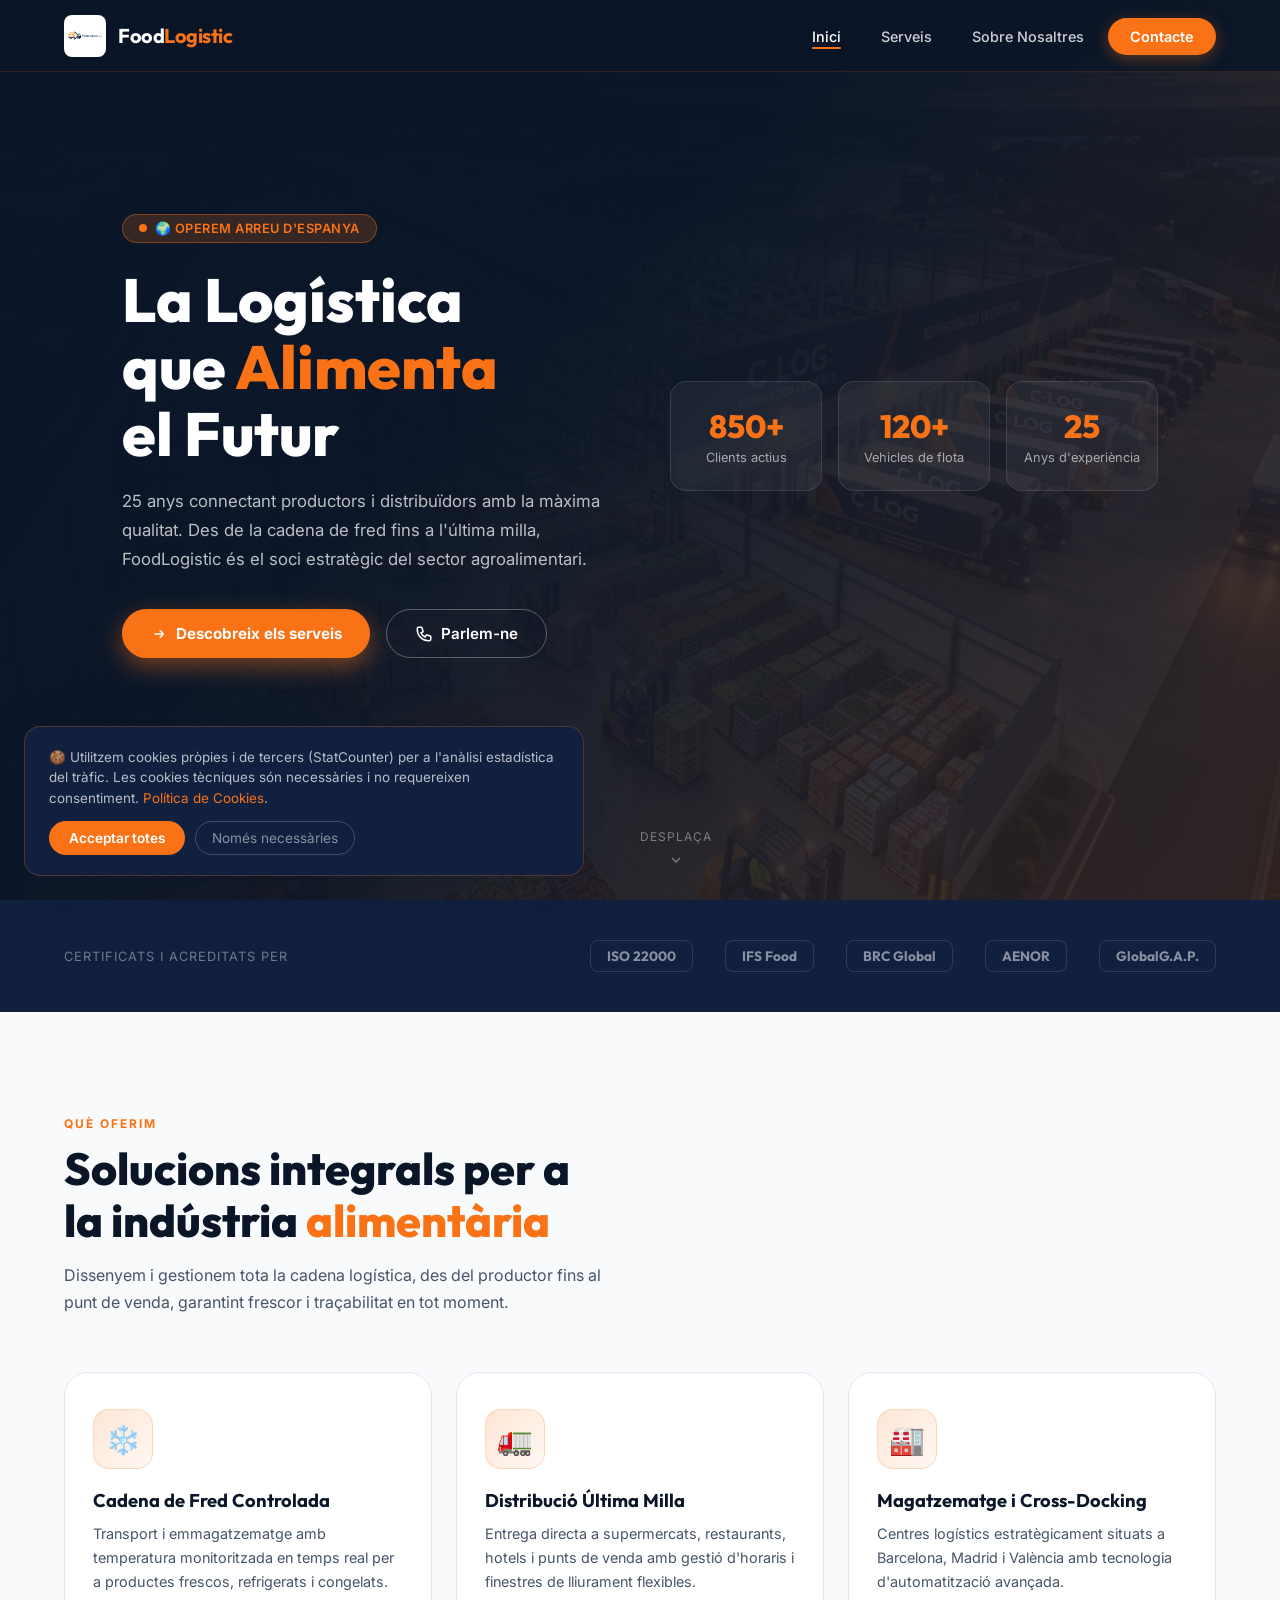
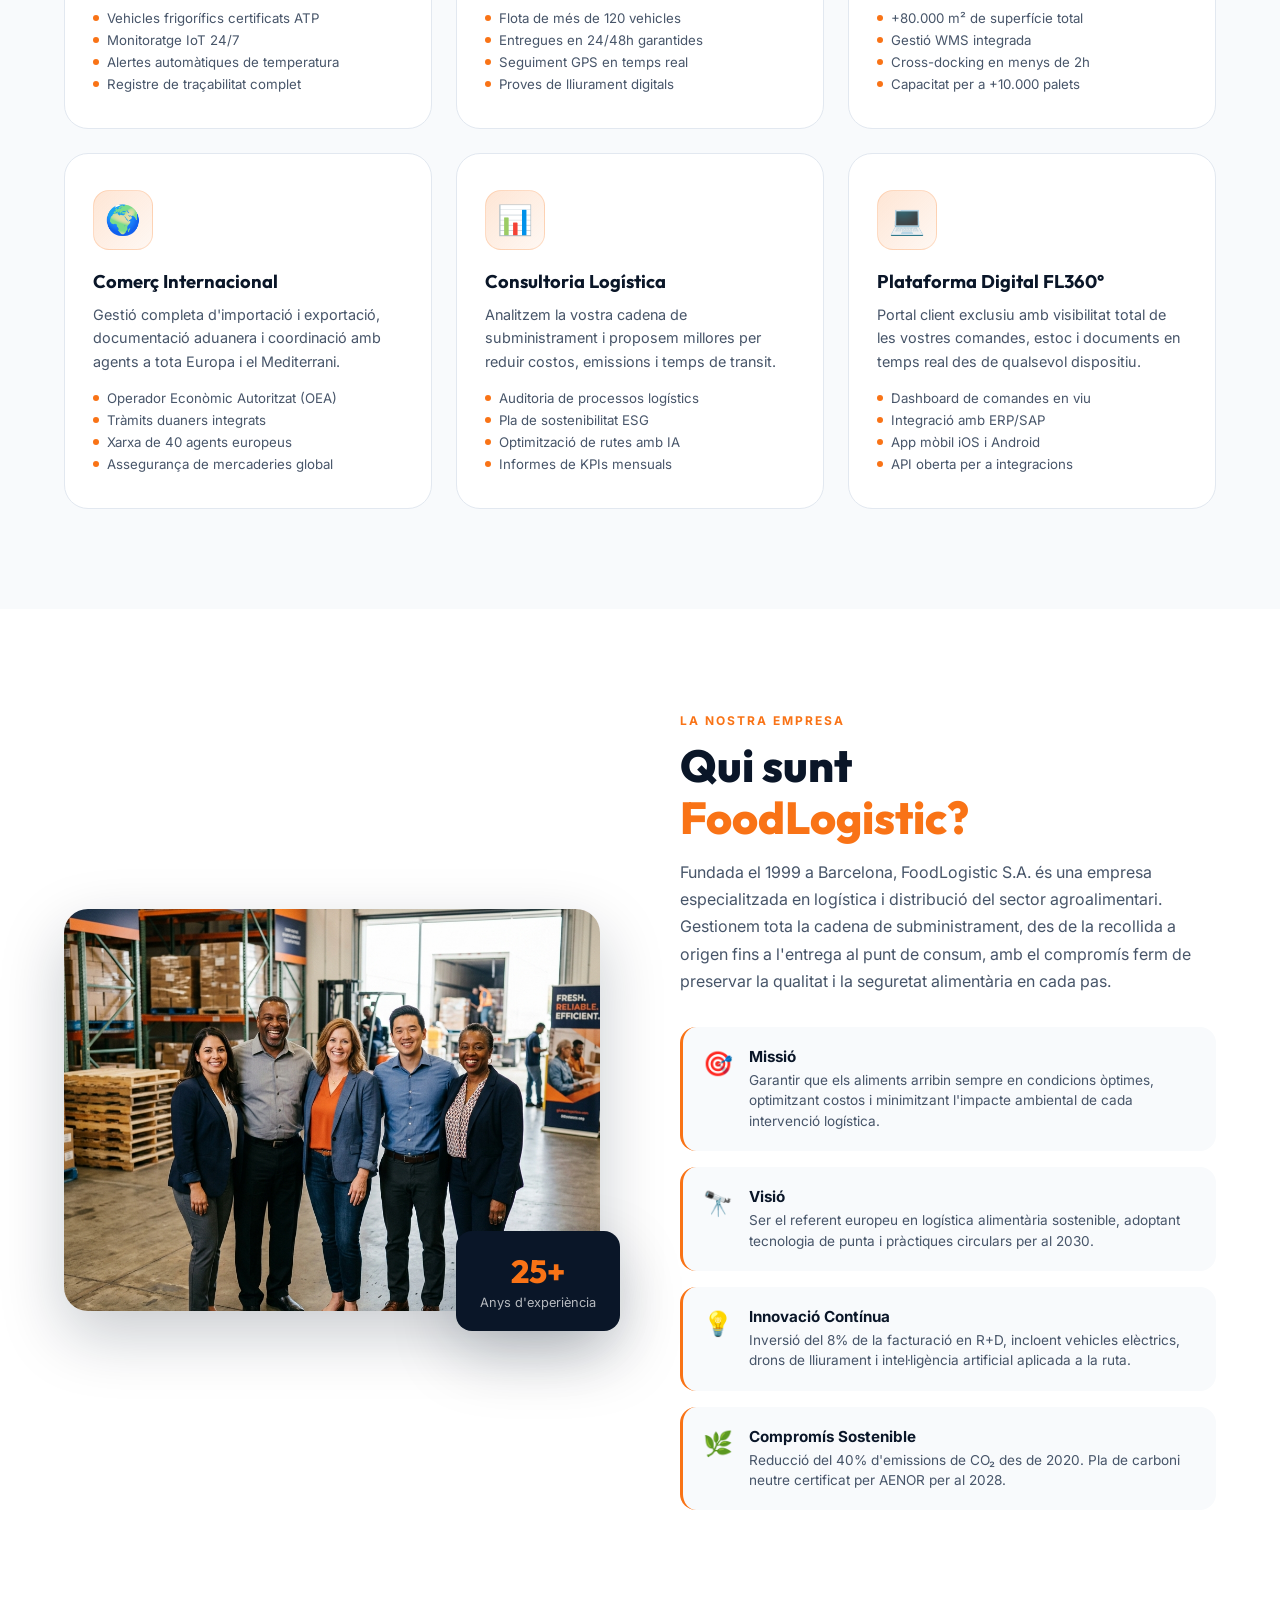
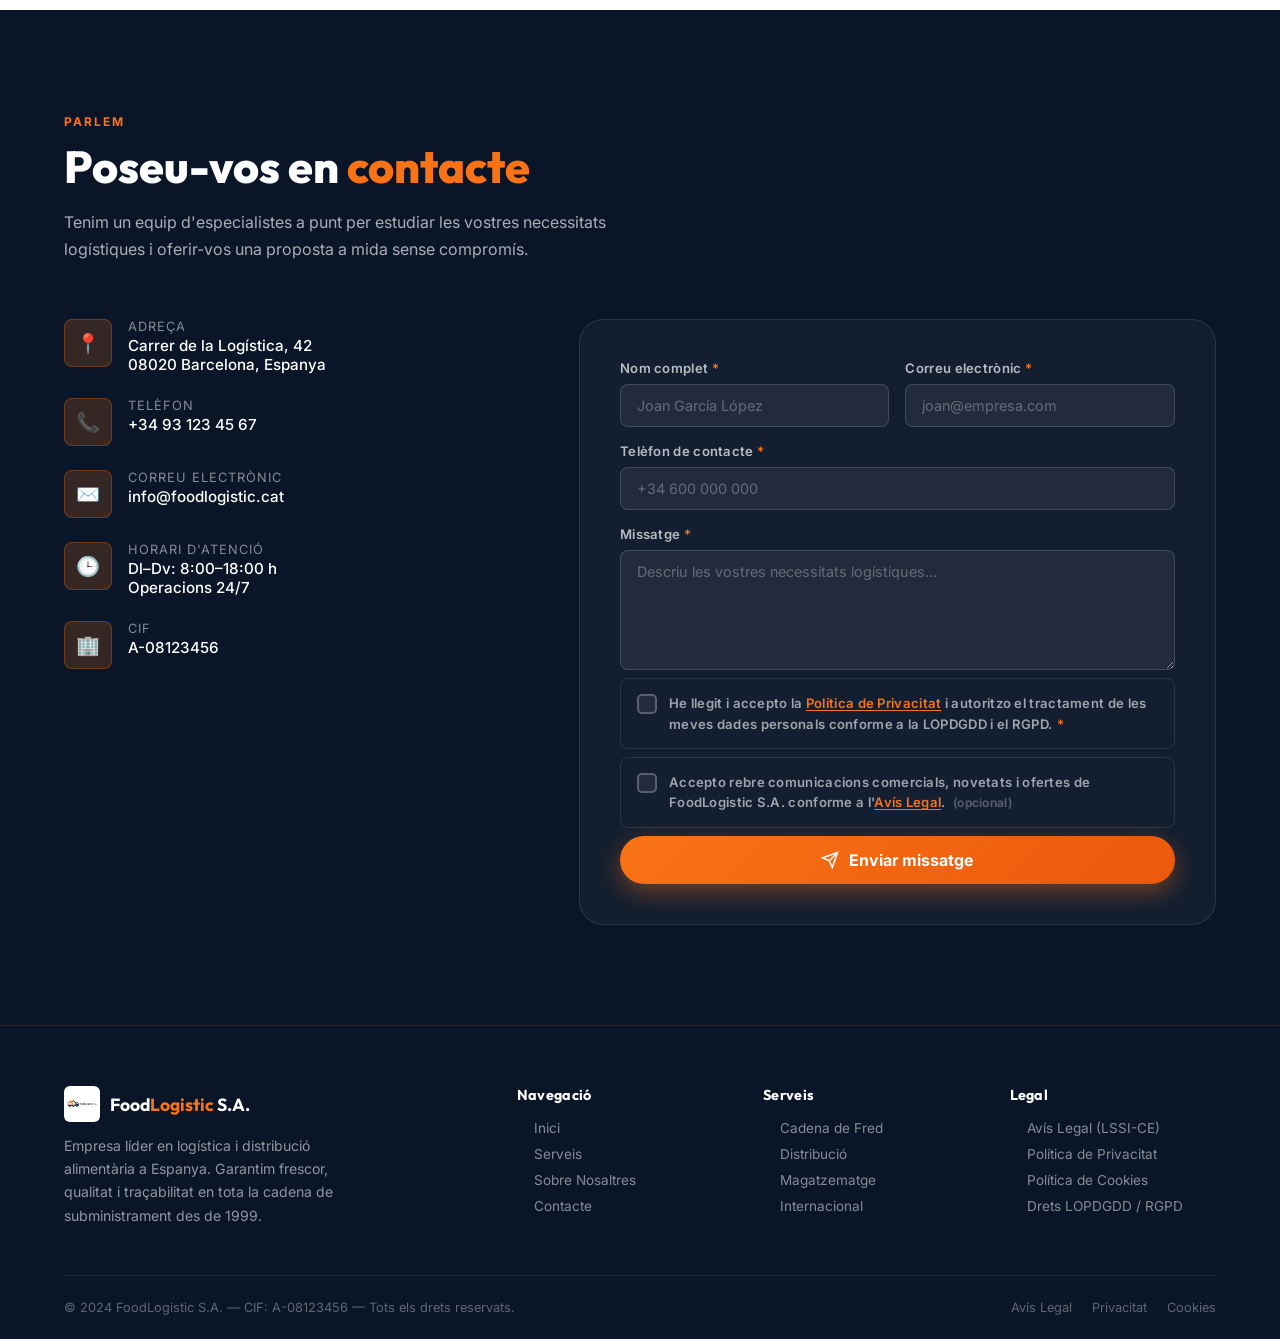
==== commit fa4c312f: "Add privacy policy page in compliance with RGPD and LOPDGDD" ====
--- a/docs/index.html
+++ b/docs/index.html
@@ -3,358 +3,632 @@
 <head>
   <meta charset="UTF-8" />
   <meta name="viewport" content="width=device-width, initial-scale=1.0" />
-  <meta name="description" content="FoodLogistic S.A. – Solucions logístiques per al sector alimentari. Cadena de fred garantida, traçabilitat total i distribució a tot Espanya." />
-  <title>FoodLogistic S.A. – Logística Alimentària de Confiança</title>
+
+  <!-- SEO -->
+  <title>FoodLogistic S.A. — Logística Alimentària de Confiança</title>
+  <meta name="description" content="FoodLogistic S.A. és el vostre soci de confiança en logística alimentària. Distribuïm productes frescos, refrigerats i congelats amb la màxima eficiència i garantia de qualitat." />
+  <meta name="keywords" content="logística alimentària, distribució aliments, cadena de fred, transport refrigerat, FoodLogistic" />
+  <meta name="author" content="FoodLogistic S.A." />
+
+  <!-- Open Graph -->
+  <meta property="og:title"       content="FoodLogistic S.A. — Logística Alimentària" />
+  <meta property="og:description" content="Solucions integrals de logística per a la indústria alimentària." />
+  <meta property="og:image"       content="images/hero.png" />
+  <meta property="og:type"        content="website" />
+
+  <!-- Favicon emoji -->
+  <link rel="icon" href="data:image/svg+xml,<svg xmlns='http://www.w3.org/2000/svg' viewBox='0 0 100 100'><text y='.9em' font-size='90'>🚛</text></svg>" />
+
+  <!-- Styles -->
   <link rel="stylesheet" href="styles.css" />
 </head>
 <body>
 
-  <!-- COOKIE BANNER -->
-  <div id="cookie-banner" class="cookie-banner" role="dialog" aria-modal="true" aria-label="Avís de cookies" style="display:none;">
-    <div class="cookie-inner">
-      <div class="cookie-text">
-        <strong>Aquesta web utilitza cookies</strong>
-        <p>Fem servir cookies pròpies i de tercers (Statcounter) per analitzar el trànsit i millorar la vostra experiència. Consulteu la nostra <a href="politica-cookies.html">política de cookies</a>.</p>
-      </div>
-      <div class="cookie-actions">
-        <button class="btn-primary" onclick="acceptCookies()">Acceptar totes</button>
-        <button class="btn-secondary" onclick="rejectCookies()">Rebutjar no essencials</button>
-        <a href="politica-cookies.html" class="cookie-config-link">Més informació</a>
+  <!-- ══════════════════════════════════════════
+       NAVBAR
+  ══════════════════════════════════════════ -->
+  <nav id="navbar" role="navigation" aria-label="Navegació principal">
+    <a href="#inici" class="nav-brand" aria-label="FoodLogistic – Inici">
+      <img src="images/logo.png" alt="Logotip FoodLogistic S.A." class="nav-logo" />
+      <span class="nav-brand-name">Food<span>Logistic</span></span>
+    </a>
+
+    <ul class="nav-links" id="nav-links" role="menubar">
+      <li role="none"><a href="#inici"           role="menuitem" class="active" id="nav-inici">Inici</a></li>
+      <li role="none"><a href="#serveis"         role="menuitem" id="nav-serveis">Serveis</a></li>
+      <li role="none"><a href="#sobre-nosaltres" role="menuitem" id="nav-sobre">Sobre Nosaltres</a></li>
+      <li role="none"><a href="#contacte"        role="menuitem" class="nav-cta" id="nav-contacte">Contacte</a></li>
+    </ul>
+
+    <button class="hamburger" id="hamburger" aria-label="Obrir menú" aria-expanded="false" aria-controls="nav-links">
+      <span></span><span></span><span></span>
+    </button>
+  </nav>
+
+  <!-- ══════════════════════════════════════════
+       HERO — INICI
+  ══════════════════════════════════════════ -->
+  <section id="inici" aria-labelledby="hero-title">
+    <div class="hero-bg" role="img" aria-label="Magatzem frigorífic FoodLogistic"></div>
+    <div class="hero-gradient"></div>
+
+    <div class="hero-content">
+      <!-- Text -->
+      <div class="hero-text">
+        <span class="hero-badge">🌍 Operem arreu d'Espanya</span>
+        <h1 class="hero-title" id="hero-title">
+          La Logística<br>que <span>Alimenta</span><br>el Futur
+        </h1>
+        <p class="hero-desc">
+          25 anys connectant productors i distribuïdors amb la màxima qualitat. Des de la cadena de fred fins a l'última milla, FoodLogistic és el soci estratègic del sector agroalimentari.
+        </p>
+        <div class="hero-buttons">
+          <a href="#serveis" class="btn-primary">
+            <svg width="18" height="18" fill="none" stroke="currentColor" stroke-width="2" viewBox="0 0 24 24"><path d="M13 7l5 5m0 0l-5 5m5-5H6"/></svg>
+            Descobreix els serveis
+          </a>
+          <a href="#contacte" class="btn-secondary">
+            <svg width="18" height="18" fill="none" stroke="currentColor" stroke-width="2" viewBox="0 0 24 24"><path d="M3 5a2 2 0 012-2h3.28a1 1 0 01.948.684l1.498 4.493a1 1 0 01-.502 1.21l-2.257 1.13a11.042 11.042 0 005.516 5.516l1.13-2.257a1 1 0 011.21-.502l4.493 1.498a1 1 0 01.684.949V19a2 2 0 01-2 2h-1C9.716 21 3 14.284 3 6V5z"/></svg>
+            Parlem-ne
+          </a>
+        </div>
+      </div>
+
+      <!-- Stats -->
+      <div class="hero-stats" role="region" aria-label="Xifres clau">
+        <div class="stat-card">
+          <span class="stat-number" id="stat-clients">0</span>
+          <span class="stat-label">Clients actius</span>
+        </div>
+        <div class="stat-card">
+          <span class="stat-number" id="stat-vehicles">0</span>
+          <span class="stat-label">Vehicles de flota</span>
+        </div>
+        <div class="stat-card">
+          <span class="stat-number" id="stat-anys">0</span>
+          <span class="stat-label">Anys d'experiència</span>
+        </div>
+      </div>
+    </div>
+
+    <div class="scroll-indicator" aria-hidden="true">
+      <span>DESPLAÇA</span>
+      <svg width="16" height="16" fill="none" stroke="currentColor" stroke-width="2" viewBox="0 0 24 24"><polyline points="6 9 12 15 18 9"/></svg>
+    </div>
+  </section>
+
+  <!-- ══════════════════════════════════════════
+       CERTIFICACIONS STRIP
+  ══════════════════════════════════════════ -->
+  <div id="certificacions" role="complementary" aria-label="Certificacions i acreditacions">
+    <div class="cert-inner">
+      <span class="cert-label">Certificats i acreditats per</span>
+      <div class="cert-logos">
+        <span class="cert-item">ISO 22000</span>
+        <span class="cert-item">IFS Food</span>
+        <span class="cert-item">BRC Global</span>
+        <span class="cert-item">AENOR</span>
+        <span class="cert-item">GlobalG.A.P.</span>
       </div>
     </div>
   </div>
 
-  <!-- NAV -->
-  <header class="site-header" id="site-header">
-    <nav class="nav container">
-      <a class="nav-brand" href="index.html" style="text-decoration:none;">
-        <div class="brand-icon-wrap"><span class="brand-icon">&#9651;</span></div>
-        <span class="brand-name">FoodLogistic <span class="brand-sa">S.A.</span></span>
-      </a>
-      <ul class="nav-links" id="nav-links">
-        <li><a href="#inici">Inici</a></li>
-        <li><a href="#serveis">Serveis</a></li>
-        <li><a href="#sobre">Sobre nosaltres</a></li>
-        <li><a href="#contacte" class="btn-nav">Contacte</a></li>
-      </ul>
-      <button class="burger" aria-label="Obrir menú" aria-expanded="false" aria-controls="nav-links" onclick="toggleMenu(this)">&#9776;</button>
-    </nav>
-  </header>
-
-  <!-- HERO -->
-  <section class="hero" id="inici">
-    <div class="container hero-inner">
-      <div class="hero-text">
-        <span class="hero-eyebrow">Logística alimentària des de 1999</span>
-        <h1>Fem arribar els aliments <em>on cal,<br>quan cal</em></h1>
-        <p class="hero-sub">Solucions logístiques integrals per al sector alimentari, amb cadena de fred garantida i traçabilitat total en tot moment.</p>
-        <div class="hero-actions">
-          <a href="#serveis" class="btn-primary">Els nostres serveis</a>
-          <a href="#contacte" class="btn-secondary">Parla amb nosaltres</a>
-        </div>
-      </div>
-      <div class="hero-visual" aria-hidden="true">
-        <div class="hero-panel">
-          <div class="hp-icon hp-blue">&#10052;</div>
-          <div class="hp-content">
-            <strong>Cadena de fred activa</strong>
-            <span>Control continu &#183; -18 °C garantits</span>
+  <!-- ══════════════════════════════════════════
+       SERVEIS
+  ══════════════════════════════════════════ -->
+  <section id="serveis" aria-labelledby="serveis-title">
+    <div class="section-inner">
+      <span class="section-label">Què oferim</span>
+      <h2 class="section-title" id="serveis-title">Solucions integrals per a<br>la indústria <span>alimentària</span></h2>
+      <p class="section-subtitle">Dissenyem i gestionem tota la cadena logística, des del productor fins al punt de venda, garantint frescor i traçabilitat en tot moment.</p>
+
+      <div class="services-grid">
+
+        <!-- Servei 1 -->
+        <article class="service-card" id="servei-cadena-fred">
+          <div class="service-icon" aria-hidden="true">❄️</div>
+          <h3 class="service-name">Cadena de Fred Controlada</h3>
+          <p class="service-desc">Transport i emmagatzematge amb temperatura monitoritzada en temps real per a productes frescos, refrigerats i congelats.</p>
+          <ul class="service-features" aria-label="Característiques">
+            <li>Vehicles frigorífics certificats ATP</li>
+            <li>Monitoratge IoT 24/7</li>
+            <li>Alertes automàtiques de temperatura</li>
+            <li>Registre de traçabilitat complet</li>
+          </ul>
+        </article>
+
+        <!-- Servei 2 -->
+        <article class="service-card" id="servei-distribucio">
+          <div class="service-icon" aria-hidden="true">🚛</div>
+          <h3 class="service-name">Distribució Última Milla</h3>
+          <p class="service-desc">Entrega directa a supermercats, restaurants, hotels i punts de venda amb gestió d'horaris i finestres de lliurament flexibles.</p>
+          <ul class="service-features" aria-label="Característiques">
+            <li>Flota de més de 120 vehicles</li>
+            <li>Entregues en 24/48h garantides</li>
+            <li>Seguiment GPS en temps real</li>
+            <li>Proves de lliurament digitals</li>
+          </ul>
+        </article>
+
+        <!-- Servei 3 -->
+        <article class="service-card" id="servei-magatzem">
+          <div class="service-icon" aria-hidden="true">🏭</div>
+          <h3 class="service-name">Magatzematge i Cross-Docking</h3>
+          <p class="service-desc">Centres logístics estratègicament situats a Barcelona, Madrid i València amb tecnologia d'automatització avançada.</p>
+          <ul class="service-features" aria-label="Característiques">
+            <li>+80.000 m² de superfície total</li>
+            <li>Gestió WMS integrada</li>
+            <li>Cross-docking en menys de 2h</li>
+            <li>Capacitat per a +10.000 palets</li>
+          </ul>
+        </article>
+
+        <!-- Servei 4 -->
+        <article class="service-card" id="servei-importexport">
+          <div class="service-icon" aria-hidden="true">🌍</div>
+          <h3 class="service-name">Comerç Internacional</h3>
+          <p class="service-desc">Gestió completa d'importació i exportació, documentació aduanera i coordinació amb agents a tota Europa i el Mediterrani.</p>
+          <ul class="service-features" aria-label="Característiques">
+            <li>Operador Econòmic Autoritzat (OEA)</li>
+            <li>Tràmits duaners integrats</li>
+            <li>Xarxa de 40 agents europeus</li>
+            <li>Assegurança de mercaderies global</li>
+          </ul>
+        </article>
+
+        <!-- Servei 5 -->
+        <article class="service-card" id="servei-consultoria">
+          <div class="service-icon" aria-hidden="true">📊</div>
+          <h3 class="service-name">Consultoria Logística</h3>
+          <p class="service-desc">Analitzem la vostra cadena de subministrament i proposem millores per reduir costos, emissions i temps de transit.</p>
+          <ul class="service-features" aria-label="Característiques">
+            <li>Auditoria de processos logístics</li>
+            <li>Pla de sostenibilitat ESG</li>
+            <li>Optimització de rutes amb IA</li>
+            <li>Informes de KPIs mensuals</li>
+          </ul>
+        </article>
+
+        <!-- Servei 6 -->
+        <article class="service-card" id="servei-tecnologia">
+          <div class="service-icon" aria-hidden="true">💻</div>
+          <h3 class="service-name">Plataforma Digital FL360°</h3>
+          <p class="service-desc">Portal client exclusiu amb visibilitat total de les vostres comandes, estoc i documents en temps real des de qualsevol dispositiu.</p>
+          <ul class="service-features" aria-label="Característiques">
+            <li>Dashboard de comandes en viu</li>
+            <li>Integració amb ERP/SAP</li>
+            <li>App mòbil iOS i Android</li>
+            <li>API oberta per a integracions</li>
+          </ul>
+        </article>
+
+      </div>
+    </div>
+  </section>
+
+  <!-- ══════════════════════════════════════════
+       SOBRE NOSALTRES
+  ══════════════════════════════════════════ -->
+  <section id="sobre-nosaltres" aria-labelledby="sobre-title">
+    <div class="section-inner">
+      <div class="about-grid">
+
+        <!-- Imatge -->
+        <div class="about-image-wrap">
+          <img src="images/team.png" alt="Equip de professionals de FoodLogistic S.A." class="about-image-main" loading="lazy" />
+          <div class="about-badge-float" role="img" aria-label="25 anys d'experiència">
+            <strong>25+</strong>
+            <span>Anys d'experiència</span>
           </div>
-          <span class="hp-status">Operatiu</span>
-        </div>
-        <div class="hero-panel">
-          <div class="hp-icon hp-green">&#128204;</div>
-          <div class="hp-content">
-            <strong>Traçabilitat en temps real</strong>
-            <span>Plataforma pròpia &#183; 24/7</span>
+        </div>
+
+        <!-- Text -->
+        <div class="about-text">
+          <span class="section-label">La nostra empresa</span>
+          <h2 class="section-title" id="sobre-title">Qui sunt<br><span>FoodLogistic?</span></h2>
+          <p class="section-subtitle">
+            Fundada el 1999 a Barcelona, FoodLogistic S.A. és una empresa especialitzada en logística i distribució del sector agroalimentari. Gestionem tota la cadena de subministrament, des de la recollida a origen fins a l'entrega al punt de consum, amb el compromís ferm de preservar la qualitat i la seguretat alimentària en cada pas.
+          </p>
+
+          <div class="values-list" role="list" aria-label="Valors corporatius">
+
+            <div class="value-item" role="listitem">
+              <span class="value-icon" aria-hidden="true">🎯</span>
+              <div>
+                <div class="value-title">Missió</div>
+                <div class="value-desc">Garantir que els aliments arribin sempre en condicions òptimes, optimitzant costos i minimitzant l'impacte ambiental de cada intervenció logística.</div>
+              </div>
+            </div>
+
+            <div class="value-item" role="listitem">
+              <span class="value-icon" aria-hidden="true">🔭</span>
+              <div>
+                <div class="value-title">Visió</div>
+                <div class="value-desc">Ser el referent europeu en logística alimentària sostenible, adoptant tecnologia de punta i pràctiques circulars per al 2030.</div>
+              </div>
+            </div>
+
+            <div class="value-item" role="listitem">
+              <span class="value-icon" aria-hidden="true">💡</span>
+              <div>
+                <div class="value-title">Innovació Contínua</div>
+                <div class="value-desc">Inversió del 8% de la facturació en R+D, incloent vehicles elèctrics, drons de lliurament i intel·ligència artificial aplicada a la ruta.</div>
+              </div>
+            </div>
+
+            <div class="value-item" role="listitem">
+              <span class="value-icon" aria-hidden="true">🌿</span>
+              <div>
+                <div class="value-title">Compromís Sostenible</div>
+                <div class="value-desc">Reducció del 40% d'emissions de CO₂ des de 2020. Pla de carboni neutre certificat per AENOR per al 2028.</div>
+              </div>
+            </div>
+
           </div>
-          <span class="hp-status">En línia</span>
-        </div>
-        <div class="hero-panel">
-          <div class="hp-icon hp-amber">&#128666;</div>
-          <div class="hp-content">
-            <strong>Flota de distribució</strong>
-            <span>+120 vehicles &#183; Baixes emissions</span>
+        </div>
+      </div>
+    </div>
+  </section>
+
+  <!-- ══════════════════════════════════════════
+       CONTACTE
+  ══════════════════════════════════════════ -->
+  <section id="contacte" aria-labelledby="contacte-title">
+    <div class="section-inner">
+      <span class="section-label">Parlem</span>
+      <h2 class="section-title" id="contacte-title">Poseu-vos en <span>contacte</span></h2>
+      <p class="section-subtitle">Tenim un equip d'especialistes a punt per estudiar les vostres necessitats logístiques i oferir-vos una proposta a mida sense compromís.</p>
+
+      <div class="contact-grid">
+
+        <!-- Informació de contacte -->
+        <div class="contact-info" role="complementary" aria-label="Dades de contacte">
+          <div class="contact-info-item">
+            <div class="contact-info-icon" aria-hidden="true">📍</div>
+            <div>
+              <div class="contact-info-label">Adreça</div>
+              <div class="contact-info-value">Carrer de la Logística, 42<br>08020 Barcelona, Espanya</div>
+            </div>
           </div>
-          <span class="hp-status">Actiu</span>
-        </div>
+          <div class="contact-info-item">
+            <div class="contact-info-icon" aria-hidden="true">📞</div>
+            <div>
+              <div class="contact-info-label">Telèfon</div>
+              <div class="contact-info-value">+34 93 123 45 67</div>
+            </div>
+          </div>
+          <div class="contact-info-item">
+            <div class="contact-info-icon" aria-hidden="true">✉️</div>
+            <div>
+              <div class="contact-info-label">Correu electrònic</div>
+              <div class="contact-info-value">info@foodlogistic.cat</div>
+            </div>
+          </div>
+          <div class="contact-info-item">
+            <div class="contact-info-icon" aria-hidden="true">🕒</div>
+            <div>
+              <div class="contact-info-label">Horari d'atenció</div>
+              <div class="contact-info-value">Dl–Dv: 8:00–18:00 h<br>Operacions 24/7</div>
+            </div>
+          </div>
+          <div class="contact-info-item">
+            <div class="contact-info-icon" aria-hidden="true">🏢</div>
+            <div>
+              <div class="contact-info-label">CIF</div>
+              <div class="contact-info-value">A-08123456</div>
+            </div>
+          </div>
+        </div>
+
+        <!-- Formulari de contacte -->
+        <div class="contact-form-card">
+          <form id="contact-form" novalidate aria-label="Formulari de contacte">
+            <div class="form-grid">
+
+              <div class="form-group">
+                <label for="nom">Nom complet <span aria-hidden="true">*</span></label>
+                <input type="text" id="nom" name="nom" placeholder="Joan García López" required autocomplete="name" aria-required="true" />
+              </div>
+
+              <div class="form-group">
+                <label for="email">Correu electrònic <span aria-hidden="true">*</span></label>
+                <input type="email" id="email" name="email" placeholder="joan@empresa.com" required autocomplete="email" aria-required="true" />
+              </div>
+
+              <div class="form-group full">
+                <label for="telefon">Telèfon de contacte <span aria-hidden="true">*</span></label>
+                <input type="tel" id="telefon" name="telefon" placeholder="+34 600 000 000" required autocomplete="tel" aria-required="true" />
+              </div>
+
+              <div class="form-group full">
+                <label for="missatge">Missatge <span aria-hidden="true">*</span></label>
+                <textarea id="missatge" name="missatge" placeholder="Descriu les vostres necessitats logístiques..." required aria-required="true"></textarea>
+              </div>
+
+            </div>
+
+            <!-- ── Checkbox 1: Consentiment de dades (obligatori) ── -->
+            <div class="form-checkbox-row" id="check-dades-wrap">
+              <label class="form-checkbox-label">
+                <input type="checkbox" id="check-dades" name="check-dades" required aria-required="true" />
+                <span class="form-checkbox-custom" aria-hidden="true"></span>
+                <span class="form-checkbox-text">
+                  He llegit i accepto la
+                  <a href="privacitat.html" target="_blank" class="form-link">Política de Privacitat</a>
+                  i autoritzo el tractament de les meves dades personals conforme a la LOPDGDD i el RGPD.
+                  <span class="form-required-star" aria-label="camp obligatori">*</span>
+                </span>
+              </label>
+            </div>
+
+            <!-- ── Checkbox 2: Comunicacions comercials (opcional) ── -->
+            <div class="form-checkbox-row">
+              <label class="form-checkbox-label">
+                <input type="checkbox" id="check-comercial" name="check-comercial" />
+                <span class="form-checkbox-custom" aria-hidden="true"></span>
+                <span class="form-checkbox-text">
+                  Accepto rebre comunicacions comercials, novetats i ofertes de FoodLogistic S.A.
+                  conforme a l'<a href="legal.html" target="_blank" class="form-link">Avís Legal</a>.
+                  <span style="font-size:.75rem;color:rgba(255,255,255,.3);margin-left:4px">(opcional)</span>
+                </span>
+              </label>
+            </div>
+
+            <button type="submit" class="form-submit" id="submit-btn">
+              <svg width="18" height="18" fill="none" stroke="currentColor" stroke-width="2" viewBox="0 0 24 24"><line x1="22" y1="2" x2="11" y2="13"/><polygon points="22 2 15 22 11 13 2 9 22 2"/></svg>
+              Enviar missatge
+            </button>
+
+            <div class="form-success" id="form-success" role="alert" aria-live="polite">
+              <svg width="40" height="40" fill="none" stroke="#22C55E" stroke-width="2" viewBox="0 0 24 24"><path d="M22 11.08V12a10 10 0 11-5.93-9.14"/><polyline points="22 4 12 14.01 9 11.01"/></svg>
+              Missatge enviat correctament!<br>
+              <span style="font-size:.88rem;font-weight:400;color:rgba(255,255,255,.6)">Ens posarem en contacte amb vosaltres en menys de 24 hores.</span>
+            </div>
+
+          </form>
+        </div>
+
       </div>
     </div>
   </section>
 
-  <!-- STATS BAR -->
-  <div class="stats-bar" aria-label="Dades clau">
-    <div class="container">
-      <div class="stats-grid">
-        <div class="stat-item"><strong>+25 anys</strong><span>d'experiència al sector</span></div>
-        <div class="stat-item"><strong>+500</strong><span>clients actius</span></div>
-        <div class="stat-item"><strong>48 h</strong><span>lliurament màxim garantit</span></div>
-        <div class="stat-item"><strong>99,7 %</strong><span>índex de satisfacció</span></div>
-      </div>
-    </div>
-  </div>
-
-  <!-- SERVEIS -->
-  <section class="section" id="serveis">
-    <div class="container">
-      <div class="section-head">
-        <span class="section-label">El que oferim</span>
-        <h2>Serveis especialitzats</h2>
-        <p>Cobrim tota la cadena logística del sector alimentari, des de l'origen fins al punt de venda, amb la màxima qualitat i eficiència.</p>
-      </div>
-      <div class="services-grid">
-        <div class="service-card">
-          <div class="service-icon ic-blue">&#10052;</div>
-          <h3>Transport en fred</h3>
-          <p>Flota refrigerada i congelada amb control de temperatura continu i certificat per a productes d'alta sensibilitat.</p>
-        </div>
-        <div class="service-card">
-          <div class="service-icon ic-green">&#127968;</div>
-          <h3>Emmagatzematge</h3>
-          <p>Magatzems de temperatura controlada (0–4 °C i -18 °C) amb gestió d'estoc i FIFO automatitzat.</p>
-        </div>
-        <div class="service-card">
-          <div class="service-icon ic-amber">&#128204;</div>
-          <h3>Traçabilitat i TIC</h3>
-          <p>Plataforma pròpia de seguiment en temps real: saps on és la teva mercaderia en tot moment.</p>
-        </div>
-        <div class="service-card">
-          <div class="service-icon ic-teal">&#128336;</div>
-          <h3>Logística de darrera milla</h3>
-          <p>Distribució urbana amb vehicles de baixes emissions per a supermercats, restaurants i hostaleria.</p>
-        </div>
-        <div class="service-card">
-          <div class="service-icon ic-coral">&#128200;</div>
-          <h3>Gestió de retorns</h3>
-          <p>Circuit invers de recollida de productes no venuts i gestió de residus conforme a normativa.</p>
-        </div>
-        <div class="service-card">
-          <div class="service-icon ic-purple">&#128203;</div>
-          <h3>Consultoria logística</h3>
-          <p>Anàlisi i optimització de la teva cadena de subministrament per reduir costos i emissions.</p>
-        </div>
-      </div>
-    </div>
-  </section>
-
-  <!-- SOBRE NOSALTRES -->
-  <section class="section section-alt" id="sobre">
-    <div class="container about-inner">
-      <div class="about-text">
-        <span class="section-label">Qui som</span>
-        <h2>Experiència i confiança al servei del sector alimentari</h2>
-        <p>FoodLogistic S.A. és una empresa catalana fundada l'any 1999, especialitzada en la distribució i emmagatzematge de productes alimentaris que requereixen control de temperatura.</p>
-        <p>Amb seu central a Barcelona i delegacions a Madrid, València i Bilbao, donem cobertura a tot el territori espanyol. El nostre compromís amb la qualitat, la sostenibilitat i la innovació ens ha permès créixer any rere any.</p>
-        <ul class="about-list">
-          <li><span>✓</span> Certificació ISO 22000 en seguretat alimentària</li>
-          <li><span>✓</span> Certificació ISO 14001 de gestió mediambiental</li>
-          <li><span>✓</span> Flota renovada amb vehicles de baixes emissions</li>
-          <li><span>✓</span> Equip de +300 professionals especialitzats</li>
-        </ul>
-      </div>
-      <div class="about-visual">
-        <div class="about-img-wrap">
-          <img src="images/warehouse.jpg" alt="Magatzem de FoodLogistic S.A." onerror="this.style.display='none'; this.nextElementSibling.style.display='flex';" />
-          <div class="img-placeholder">
-            <span>&#127968;</span>
-            <p>Magatzems FoodLogistic</p>
-          </div>
-        </div>
-        <div class="cert-badges">
-          <span class="badge">ISO 22000</span>
-          <span class="badge">ISO 14001</span>
-          <span class="badge">HACCP</span>
-        </div>
-      </div>
-    </div>
-  </section>
-
-  <!-- CONTACTE -->
-  <section class="section" id="contacte">
-    <div class="container contact-inner">
-      <div class="contact-info">
-        <span class="section-label">Parla amb nosaltres</span>
-        <h2>Poseu-vos en contacte</h2>
-        <p>Esteu interessats en els nostres serveis o teniu alguna consulta? Ompliu el formulari i us respondrem en menys de 24 hores.</p>
-        <div class="contact-data">
-          <div class="contact-item">
-            <div class="ci-icon">&#128205;</div>
-            <div>
-              <strong>Adreça</strong>
-              <span>Carrer de la Indústria, 42<br>08025 Barcelona</span>
-            </div>
-          </div>
-          <div class="contact-item">
-            <div class="ci-icon">&#128222;</div>
-            <div>
-              <strong>Telèfon</strong>
-              <span>+34 93 000 00 00</span>
-            </div>
-          </div>
-          <div class="contact-item">
-            <div class="ci-icon">&#9993;</div>
-            <div>
-              <strong>Correu electrònic</strong>
-              <span>info@foodlogistic.cat</span>
-            </div>
-          </div>
-        </div>
-      </div>
-
-      <form class="contact-form" id="contact-form" onsubmit="handleSubmit(event)" novalidate>
-        <p class="form-title">Envieu-nos un missatge</p>
-        <p class="form-subtitle">Els camps marcats amb * són obligatoris.</p>
-        <div class="form-row">
-          <div class="form-group">
-            <label for="nom">Nom i cognoms *</label>
-            <input type="text" id="nom" name="nom" placeholder="El vostre nom complet" required autocomplete="name" />
-          </div>
-          <div class="form-group">
-            <label for="email">Correu electrònic *</label>
-            <input type="email" id="email" name="email" placeholder="correu@empresa.com" required autocomplete="email" />
-          </div>
-        </div>
-        <div class="form-group">
-          <label for="telefon">Telèfon de contacte *</label>
-          <input type="tel" id="telefon" name="telefon" placeholder="+34 600 000 000" required autocomplete="tel" />
-        </div>
-        <div class="form-group">
-          <label for="missatge">Missatge *</label>
-          <textarea id="missatge" name="missatge" rows="4" placeholder="Expliqueu-nos la vostra consulta..." required></textarea>
-        </div>
-
-        <!-- CHECKBOX 1: Consentiment de dades (obligatori) -->
-        <div class="form-group form-check">
-          <input type="checkbox" id="privacitat" name="privacitat" required />
-          <label for="privacitat">He llegit i accepto la <a href="politica-privacitat.html" target="_blank" rel="noopener">política de privacitat</a> i autoritzo el tractament de les meves dades personals per atendre la meva consulta (RGPD / LOPDGDD). *</label>
-        </div>
-
-        <!-- CHECKBOX 2: Comunicacions comercials (opcional) -->
-        <div class="form-group form-check">
-          <input type="checkbox" id="comunicacions" name="comunicacions" />
-          <label for="comunicacions">Autoritzo FoodLogistic S.A. a enviar-me comunicacions comercials sobre els seus serveis i novetats, d'acord amb l'<a href="avis-legal.html" target="_blank" rel="noopener">avís legal</a> i la LSSI-CE. (Opcional)</label>
-        </div>
-
-        <button type="submit" class="btn-primary btn-full">&#9993;&nbsp; Enviar missatge</button>
-        <div id="form-ok" class="form-ok" style="display:none;" role="alert">&#10003; Missatge enviat correctament. Us respondrem en menys de 24 hores.</div>
-        <div id="form-error" class="form-error-msg" style="display:none;" role="alert">&#9888; Cal acceptar la política de privacitat per enviar el formulari.</div>
-      </form>
-    </div>
-  </section>
-
-  <!-- FOOTER -->
-  <footer class="site-footer">
-    <div class="container footer-inner">
+  <!-- ══════════════════════════════════════════
+       FOOTER
+  ══════════════════════════════════════════ -->
+  <footer role="contentinfo">
+    <div class="footer-grid">
+
+      <!-- Brand -->
       <div class="footer-brand">
-        <div style="display:flex;align-items:center;gap:0.6rem;">
-          <div class="brand-icon-wrap"><span class="brand-icon">&#9651;</span></div>
-          <span class="brand-name">FoodLogistic <span class="brand-sa">S.A.</span></span>
-        </div>
-        <p>Logística alimentària de confiança des de 1999. Especialistes en cadena de fred i distribució al sector alimentari a tot Espanya.</p>
-        <div class="footer-divider"></div>
-      </div>
-      <div class="footer-links">
+        <div class="footer-brand-logo">
+          <img src="images/logo.png" alt="FoodLogistic S.A." />
+          <span class="footer-brand-name">Food<span>Logistic</span> S.A.</span>
+        </div>
+        <p>Empresa líder en logística i distribució alimentària a Espanya. Garantim frescor, qualitat i traçabilitat en tota la cadena de subministrament des de 1999.</p>
+      </div>
+
+      <!-- Navegació -->
+      <div class="footer-col">
         <h4>Navegació</h4>
         <ul>
           <li><a href="#inici">Inici</a></li>
           <li><a href="#serveis">Serveis</a></li>
-          <li><a href="#sobre">Sobre nosaltres</a></li>
+          <li><a href="#sobre-nosaltres">Sobre Nosaltres</a></li>
           <li><a href="#contacte">Contacte</a></li>
         </ul>
       </div>
-      <div class="footer-legal">
+
+      <!-- Serveis -->
+      <div class="footer-col">
+        <h4>Serveis</h4>
+        <ul>
+          <li><a href="#servei-cadena-fred">Cadena de Fred</a></li>
+          <li><a href="#servei-distribucio">Distribució</a></li>
+          <li><a href="#servei-magatzem">Magatzematge</a></li>
+          <li><a href="#servei-importexport">Internacional</a></li>
+        </ul>
+      </div>
+
+      <!-- Legal -->
+      <div class="footer-col">
         <h4>Legal</h4>
         <ul>
-          <li><a href="politica-privacitat.html">Política de privacitat</a></li>
-          <li><a href="politica-cookies.html">Política de cookies</a></li>
-          <li><a href="avis-legal.html">Avís legal (LSSI-CE)</a></li>
+          <li><a href="legal.html">Avís Legal (LSSI-CE)</a></li>
+          <li><a href="privacitat.html">Política de Privacitat</a></li>
+          <li><a href="cookies.html">Política de Cookies</a></li>
+          <li><a href="privacitat.html#drets-arslop">Drets LOPDGDD / RGPD</a></li>
         </ul>
       </div>
-    </div>
-    <div class="footer-bottom container">
-      <p>&copy; 2025 FoodLogistic S.A. Tots els drets reservats.</p>
-      <p>Contingut generat amb ajuda d'Intel·ligència Artificial (Claude, Anthropic)</p>
+
+    </div>
+
+    <div class="footer-bottom">
+      <p>© 2024 FoodLogistic S.A. — CIF: A-08123456 — Tots els drets reservats.</p>
+      <div class="footer-legal-links" role="list" aria-label="Enllaços legals">
+        <a href="legal.html" role="listitem">Avís Legal</a>
+        <a href="privacitat.html" role="listitem">Privacitat</a>
+        <a href="cookies.html" role="listitem">Cookies</a>
+      </div>
     </div>
   </footer>
 
+  <!-- ══════════════════════════════════════════
+       BACK TO TOP
+  ══════════════════════════════════════════ -->
+  <button id="back-to-top" aria-label="Tornar a l'inici">
+    <svg width="20" height="20" fill="none" stroke="currentColor" stroke-width="2.5" viewBox="0 0 24 24"><polyline points="18 15 12 9 6 15"/></svg>
+  </button>
+
+  <!-- Modals eliminats: els continguts legals estan ara a pàgines dedicades
+       legal.html / privacitat.html / cookies.html -->
+
+  <!-- ══════════════════════════════════════════
+       COOKIE BANNER
+  ══════════════════════════════════════════ -->
+  <div id="cookie-banner" role="alertdialog" aria-labelledby="cookie-msg" aria-describedby="cookie-msg">
+    <p id="cookie-msg">
+      🍪 Utilitzem cookies pròpies i de tercers (StatCounter) per a l'anàlisi estadística del tràfic. Les cookies tècniques són necessàries i no requereixen consentiment.
+      <a href="cookies.html">Política de Cookies</a>.
+    </p>
+    <div class="cookie-buttons">
+      <button class="cookie-accept" id="cookie-accept-btn">Acceptar totes</button>
+      <button class="cookie-reject" id="cookie-reject-btn">Només necessàries</button>
+    </div>
+  </div>
+
+  <!-- ══════════════════════════════════════════
+       JAVASCRIPT
+  ══════════════════════════════════════════ -->
   <script>
-    // Header scroll effect
-    const header = document.getElementById('site-header');
+    'use strict';
+
+    /* ── Navbar scroll ── */
+    const navbar = document.getElementById('navbar');
     window.addEventListener('scroll', () => {
-      header.classList.toggle('scrolled', window.scrollY > 10);
+      navbar.classList.toggle('scrolled', window.scrollY > 40);
     });
 
-    // Menú mòbil
-    function toggleMenu(btn) {
-      const nav = document.getElementById('nav-links');
-      const isOpen = nav.classList.toggle('open');
-      btn.setAttribute('aria-expanded', isOpen);
-      btn.setAttribute('aria-label', isOpen ? 'Tancar menú' : 'Obrir menú');
-    }
-    document.querySelectorAll('.nav-links a').forEach(a => {
+    /* ── Hamburger menu ── */
+    const hamburger  = document.getElementById('hamburger');
+    const navLinks   = document.getElementById('nav-links');
+    hamburger.addEventListener('click', () => {
+      const isOpen = hamburger.classList.toggle('open');
+      navLinks.classList.toggle('open', isOpen);
+      hamburger.setAttribute('aria-expanded', isOpen);
+    });
+    navLinks.querySelectorAll('a').forEach(a => {
       a.addEventListener('click', () => {
-        document.getElementById('nav-links').classList.remove('open');
+        hamburger.classList.remove('open');
+        navLinks.classList.remove('open');
+        hamburger.setAttribute('aria-expanded', false);
       });
     });
 
-    // Formulari
-    function handleSubmit(e) {
+    /* ── Active nav link on scroll ── */
+    const sections  = document.querySelectorAll('section[id]');
+    const navItems  = document.querySelectorAll('.nav-links a');
+    const observer  = new IntersectionObserver((entries) => {
+      entries.forEach(entry => {
+        if (entry.isIntersecting) {
+          navItems.forEach(a => a.classList.remove('active'));
+          const active = document.querySelector(`.nav-links a[href="#${entry.target.id}"]`);
+          if (active) active.classList.add('active');
+        }
+      });
+    }, { threshold: 0.35 });
+    sections.forEach(s => observer.observe(s));
+
+    /* ── Counter animation ── */
+    function animateCounter(el, target, suffix = '') {
+      let start = 0;
+      const duration = 1800;
+      const step = (timestamp) => {
+        if (!start) start = timestamp;
+        const progress = Math.min((timestamp - start) / duration, 1);
+        const eased = 1 - Math.pow(1 - progress, 3);
+        el.textContent = Math.floor(eased * target) + suffix;
+        if (progress < 1) requestAnimationFrame(step);
+      };
+      requestAnimationFrame(step);
+    }
+    const counterObserver = new IntersectionObserver((entries) => {
+      entries.forEach(entry => {
+        if (entry.isIntersecting) {
+          animateCounter(document.getElementById('stat-clients'),  850, '+');
+          animateCounter(document.getElementById('stat-vehicles'), 120, '+');
+          animateCounter(document.getElementById('stat-anys'),      25,  '');
+          counterObserver.disconnect();
+        }
+      });
+    }, { threshold: 0.5 });
+    counterObserver.observe(document.getElementById('inici'));
+
+    /* ── Back to top ── */
+    const btt = document.getElementById('back-to-top');
+    window.addEventListener('scroll', () => btt.classList.toggle('visible', window.scrollY > 400));
+    btt.addEventListener('click', () => window.scrollTo({ top: 0, behavior: 'smooth' }));
+
+    /* ── Contact form ── */
+    document.getElementById('contact-form').addEventListener('submit', function(e) {
       e.preventDefault();
-      const privacitat = document.getElementById('privacitat');
-      const formOk = document.getElementById('form-ok');
-      const formError = document.getElementById('form-error');
-      formOk.style.display = 'none';
-      formError.style.display = 'none';
-      if (!privacitat.checked) {
-        formError.style.display = 'block';
-        privacitat.closest('.form-check').style.borderColor = '#E24B4A';
-        privacitat.focus();
+      const nom        = document.getElementById('nom').value.trim();
+      const email      = document.getElementById('email').value.trim();
+      const telefon    = document.getElementById('telefon').value.trim();
+      const missatge   = document.getElementById('missatge').value.trim();
+      const checkDades = document.getElementById('check-dades').checked;
+
+      if (!nom || !email || !telefon || !missatge) {
+        alert('Si us plau, ompliu tots els camps obligatoris.');
         return;
       }
-      formOk.style.display = 'block';
-      e.target.reset();
-      e.target.querySelectorAll('.form-check').forEach(el => el.style.borderColor = '');
-      formOk.scrollIntoView({ behavior: 'smooth', block: 'nearest' });
+      const emailRx = /^[^\s@]+@[^\s@]+\.[^\s@]+$/;
+      if (!emailRx.test(email)) {
+        alert('Si us plau, introduïu un correu electrònic vàlid.');
+        return;
+      }
+      if (!checkDades) {
+        const wrap = document.getElementById('check-dades-wrap');
+        wrap.classList.add('checkbox-error');
+        wrap.scrollIntoView({ behavior: 'smooth', block: 'center' });
+        setTimeout(() => wrap.classList.remove('checkbox-error'), 3000);
+        alert('Cal acceptar la Política de Privacitat per enviar el formulari.');
+        return;
+      }
+
+      const btn = document.getElementById('submit-btn');
+      btn.disabled = true;
+      btn.innerHTML = '<svg width="18" height="18" fill="none" stroke="currentColor" stroke-width="2" viewBox="0 0 24 24" style="animation:spin 1s linear infinite"><circle cx="12" cy="12" r="10" opacity=".25"/><path d="M12 2a10 10 0 0110 10"/></svg> Enviant...';
+
+      setTimeout(() => {
+        document.getElementById('contact-form').style.display = 'none';
+        document.getElementById('form-success').style.display = 'block';
+      }, 1600);
+    });
+
+    /* ── Cookie banner ── */
+    const COOKIE_KEY = 'fl_cookie_consent';
+    const cookieBanner = document.getElementById('cookie-banner');
+
+    if (localStorage.getItem(COOKIE_KEY)) {
+      cookieBanner.classList.add('hidden');
     }
-
-    // Scroll suau
-    document.querySelectorAll('a[href^="#"]').forEach(a => {
-      a.addEventListener('click', e => {
-        const target = document.querySelector(a.getAttribute('href'));
-        if (target) { e.preventDefault(); target.scrollIntoView({ behavior: 'smooth' }); }
-      });
+    document.getElementById('cookie-accept-btn').addEventListener('click', () => {
+      localStorage.setItem(COOKIE_KEY, 'accepted');
+      cookieBanner.classList.add('hidden');
+      loadStatCounter();
     });
-
-    // Banner de cookies
-    function showCookieBanner() {
-      if (!localStorage.getItem('cookieConsent')) {
-        document.getElementById('cookie-banner').style.display = 'block';
-      }
+    document.getElementById('cookie-reject-btn').addEventListener('click', () => {
+      localStorage.setItem(COOKIE_KEY, 'rejected');
+      cookieBanner.classList.add('hidden');
+    });
+    if (localStorage.getItem(COOKIE_KEY) === 'accepted') loadStatCounter();
+
+    function loadStatCounter() {
+      /* === STATCOUNTER === 
+         Un cop tingueu el codi de StatCounter, substituïu el contingut 
+         d'aquesta funció pel fragment de JavaScript que us proporcionin.
+         Exemple:
+         var sc_project = 12345678;
+         var sc_invisible = 1;
+         var sc_security = "xxxxxxxx";
+         var scJsHost = "https://";
+         document.write("<sc"+"ript type='text/javascript' src='" +
+           scJsHost + "statcounter.com/counter/counter.js'></"+"script>");
+      */
+      console.log('[FoodLogistic] StatCounter: cookies acceptades. Afegiu aquí el vostre codi de seguiment.');
     }
-    function acceptCookies() {
-      localStorage.setItem('cookieConsent', 'all');
-      document.getElementById('cookie-banner').style.display = 'none';
-      loadStatcounter();
-    }
-    function rejectCookies() {
-      localStorage.setItem('cookieConsent', 'essential');
-      document.getElementById('cookie-banner').style.display = 'none';
-    }
-    function loadStatcounter() {
-      if (document.getElementById('sc-script')) return;
-      var sc_project = 13214955;
-      var sc_invisible = 1;
-      var sc_security = "fa6a49e9";
-      var s = document.createElement('script');
-      s.id = 'sc-script';
-      s.src = 'https://www.statcounter.com/counter/counter.js';
-      s.async = true;
-      document.body.appendChild(s);
-    }
-    window.addEventListener('DOMContentLoaded', function() {
-      showCookieBanner();
-      if (localStorage.getItem('cookieConsent') === 'all') loadStatcounter();
-    });
+
+    /* ── CSS spin keyframe (per al botó de formulari) ── */
+    const style = document.createElement('style');
+    style.textContent = '@keyframes spin { to { transform: rotate(360deg); } }';
+    document.head.appendChild(style);
   </script>
+
+  <!-- StatCounter placeholder: substituïu aquest comentari pel codi que 
+       us proporcioni StatCounter un cop creat el projecte.
+  <script>...</script>
+  <noscript>...</noscript>
+  -->
+
 </body>
 </html>
--- a/docs/styles.css
+++ b/docs/styles.css
@@ -1,647 +1,708 @@
-/* =============================================
-   FoodLogistic S.A. – Stylesheet v3 Professional
-   ============================================= */
-
-@import url('https://fonts.googleapis.com/css2?family=Playfair+Display:wght@700;900&family=DM+Sans:wght@300;400;500;600;700&display=swap');
-
+/* ===========================================================
+   FoodLogistic S.A. — Estils Corporatius
+   Tecnologies: HTML5 / CSS3 / Vanilla JS
+   =========================================================== */
+
+/* ── Google Fonts ── */
+@import url('https://fonts.googleapis.com/css2?family=Inter:wght@300;400;500;600;700;800&family=Outfit:wght@400;600;700;800&display=swap');
+
+/* ── Variables CSS ── */
+:root {
+  --navy:       #0A1628;
+  --navy-mid:   #122040;
+  --navy-light: #1E3A5F;
+  --orange:     #F97316;
+  --orange-dark:#EA580C;
+  --orange-glow:rgba(249,115,22,0.18);
+  --white:      #FFFFFF;
+  --gray-50:    #F8FAFC;
+  --gray-100:   #F1F5F9;
+  --gray-200:   #E2E8F0;
+  --gray-400:   #94A3B8;
+  --gray-600:   #475569;
+  --gray-800:   #1E293B;
+  --success:    #22C55E;
+
+  --font-body:  'Inter', sans-serif;
+  --font-head:  'Outfit', sans-serif;
+
+  --radius-sm:  8px;
+  --radius-md:  16px;
+  --radius-lg:  24px;
+  --radius-xl:  40px;
+  --shadow-sm:  0 2px 8px rgba(10,22,40,.10);
+  --shadow-md:  0 8px 32px rgba(10,22,40,.16);
+  --shadow-lg:  0 24px 64px rgba(10,22,40,.22);
+  --transition: all .3s cubic-bezier(.4,0,.2,1);
+}
+
+/* ── Reset ── */
 *, *::before, *::after { box-sizing: border-box; margin: 0; padding: 0; }
-
-:root {
-  --brand:          #0B3D6B;
-  --brand-mid:      #1260A4;
-  --brand-light:    #E8F1FA;
-  --brand-xlight:   #F4F8FD;
-  --accent:         #C8890A;
-  --accent-light:   #FDF3DC;
-  --text-primary:   #0D1B2A;
-  --text-secondary: #3D5166;
-  --text-muted:     #6B7F93;
-  --bg:             #FFFFFF;
-  --bg-alt:         #F6F8FB;
-  --bg-deep:        #0B1E33;
-  --border:         #D8E3ED;
-  --border-light:   #EAF0F7;
-  --radius-sm:      4px;
-  --radius:         8px;
-  --radius-lg:      16px;
-  --radius-xl:      24px;
-  --shadow-sm:      0 1px 4px rgba(11,61,107,0.08);
-  --shadow:         0 4px 20px rgba(11,61,107,0.10);
-  --shadow-md:      0 8px 40px rgba(11,61,107,0.14);
-  --shadow-lg:      0 16px 64px rgba(11,61,107,0.18);
-  --container:      1120px;
-  --header-h:       72px;
-  --font-display:   'Playfair Display', Georgia, serif;
-  --font-body:      'DM Sans', system-ui, sans-serif;
-}
-
-html { scroll-behavior: smooth; font-size: 16px; scroll-padding-top: calc(var(--header-h) + 1rem); }
-body { font-family: var(--font-body); color: var(--text-primary); background: var(--bg); line-height: 1.7; -webkit-font-smoothing: antialiased; }
+html { scroll-behavior: smooth; font-size: 16px; }
+body {
+  font-family: var(--font-body);
+  background: var(--white);
+  color: var(--gray-800);
+  overflow-x: hidden;
+}
 img { max-width: 100%; display: block; }
-a { color: var(--brand-mid); text-decoration: none; }
-a:hover { text-decoration: underline; }
-a:focus-visible { outline: 2px solid var(--brand-mid); outline-offset: 3px; border-radius: 3px; }
+a  { text-decoration: none; color: inherit; }
 ul { list-style: none; }
 
-/* --- Utilities --- */
-.container { max-width: var(--container); margin: 0 auto; padding: 0 2rem; }
-.section { padding: 6rem 0; }
-.section-alt { background: var(--bg-alt); }
-
+/* ── NAVBAR ── */
+#navbar {
+  position: fixed; top: 0; left: 0; right: 0; z-index: 1000;
+  display: flex; align-items: center; justify-content: space-between;
+  padding: 0 5%;
+  height: 72px;
+  background: rgba(10,22,40,.92);
+  backdrop-filter: blur(16px);
+  border-bottom: 1px solid rgba(249,115,22,.15);
+  transition: var(--transition);
+}
+#navbar.scrolled {
+  background: rgba(10,22,40,.98);
+  box-shadow: var(--shadow-md);
+}
+.nav-brand {
+  display: flex; align-items: center; gap: 12px;
+}
+.nav-logo {
+  height: 42px; width: auto; border-radius: 8px;
+  filter: brightness(1.1);
+}
+.nav-brand-name {
+  font-family: var(--font-head);
+  font-size: 1.25rem; font-weight: 700;
+  color: var(--white);
+  letter-spacing: -.5px;
+}
+.nav-brand-name span { color: var(--orange); }
+
+.nav-links {
+  display: flex; align-items: center; gap: 8px;
+}
+.nav-links a {
+  padding: 8px 16px;
+  font-size: .9rem; font-weight: 500;
+  color: rgba(255,255,255,.8);
+  border-radius: var(--radius-sm);
+  transition: var(--transition);
+  position: relative;
+}
+.nav-links a::after {
+  content: '';
+  position: absolute; bottom: 4px; left: 50%; right: 50%;
+  height: 2px; background: var(--orange);
+  border-radius: 2px;
+  transition: var(--transition);
+}
+.nav-links a:hover { color: var(--white); }
+.nav-links a:hover::after { left: 16px; right: 16px; }
+.nav-links a.active { color: var(--white); }
+.nav-links a.active::after { left: 16px; right: 16px; }
+
+.nav-cta {
+  background: var(--orange) !important;
+  color: var(--white) !important;
+  font-weight: 600 !important;
+  padding: 10px 22px !important;
+  border-radius: var(--radius-xl) !important;
+  box-shadow: 0 4px 16px rgba(249,115,22,.35);
+}
+.nav-cta::after { display: none !important; }
+.nav-cta:hover { background: var(--orange-dark) !important; transform: translateY(-1px); }
+
+/* Hamburger */
+.hamburger {
+  display: none;
+  flex-direction: column; gap: 5px;
+  background: none; border: none; cursor: pointer; padding: 4px;
+}
+.hamburger span {
+  display: block; width: 24px; height: 2px;
+  background: var(--white); border-radius: 2px;
+  transition: var(--transition);
+}
+.hamburger.open span:nth-child(1) { transform: rotate(45deg) translate(5px,5px); }
+.hamburger.open span:nth-child(2) { opacity: 0; }
+.hamburger.open span:nth-child(3) { transform: rotate(-45deg) translate(5px,-5px); }
+
+/* ── HERO ── */
+#inici {
+  position: relative;
+  min-height: 100vh;
+  display: flex; align-items: center;
+  background: var(--navy);
+  overflow: hidden;
+  padding-top: 72px;
+}
+.hero-bg {
+  position: absolute; inset: 0;
+  background-image: url('images/hero.png');
+  background-size: cover; background-position: center;
+  opacity: .18;
+  transform: scale(1.05);
+  animation: heroZoom 20s ease-in-out infinite alternate;
+}
+@keyframes heroZoom {
+  from { transform: scale(1.05); }
+  to   { transform: scale(1.12); }
+}
+.hero-gradient {
+  position: absolute; inset: 0;
+  background: linear-gradient(135deg, rgba(10,22,40,.95) 40%, rgba(249,115,22,.15) 100%);
+}
+.hero-content {
+  position: relative; z-index: 1;
+  max-width: 1200px; margin: 0 auto; padding: 80px 5%;
+  display: grid; grid-template-columns: 1fr 1fr; gap: 60px; align-items: center;
+}
+.hero-badge {
+  display: inline-flex; align-items: center; gap: 8px;
+  background: var(--orange-glow);
+  border: 1px solid rgba(249,115,22,.4);
+  border-radius: var(--radius-xl);
+  padding: 6px 16px; margin-bottom: 24px;
+  font-size: .8rem; font-weight: 600; color: var(--orange);
+  letter-spacing: .5px; text-transform: uppercase;
+  animation: fadeInUp .8s ease both;
+}
+.hero-badge::before {
+  content: ''; width: 8px; height: 8px;
+  background: var(--orange); border-radius: 50%;
+  animation: pulse 2s infinite;
+}
+@keyframes pulse {
+  0%,100% { opacity: 1; transform: scale(1); }
+  50%      { opacity: .6; transform: scale(1.4); }
+}
+.hero-title {
+  font-family: var(--font-head);
+  font-size: clamp(2.2rem, 5vw, 3.8rem);
+  font-weight: 800; line-height: 1.1;
+  color: var(--white); margin-bottom: 20px;
+  animation: fadeInUp .8s .15s ease both;
+}
+.hero-title span { color: var(--orange); }
+.hero-desc {
+  font-size: 1.05rem; line-height: 1.7;
+  color: rgba(255,255,255,.72);
+  margin-bottom: 36px;
+  animation: fadeInUp .8s .3s ease both;
+}
+.hero-buttons {
+  display: flex; gap: 16px; flex-wrap: wrap;
+  animation: fadeInUp .8s .45s ease both;
+}
+.btn-primary {
+  display: inline-flex; align-items: center; gap: 8px;
+  background: var(--orange); color: var(--white);
+  font-weight: 700; font-size: .95rem;
+  padding: 14px 28px; border-radius: var(--radius-xl);
+  border: none; cursor: pointer;
+  box-shadow: 0 8px 24px rgba(249,115,22,.45);
+  transition: var(--transition);
+}
+.btn-primary:hover { background: var(--orange-dark); transform: translateY(-2px); box-shadow: 0 12px 32px rgba(249,115,22,.55); }
+.btn-secondary {
+  display: inline-flex; align-items: center; gap: 8px;
+  background: transparent; color: var(--white);
+  font-weight: 600; font-size: .95rem;
+  padding: 14px 28px; border-radius: var(--radius-xl);
+  border: 1.5px solid rgba(255,255,255,.3);
+  cursor: pointer; transition: var(--transition);
+}
+.btn-secondary:hover { border-color: var(--orange); color: var(--orange); }
+
+.hero-stats {
+  display: grid; grid-template-columns: repeat(3, 1fr); gap: 16px;
+  animation: fadeInUp .8s .6s ease both;
+}
+.stat-card {
+  background: rgba(255,255,255,.05);
+  border: 1px solid rgba(255,255,255,.1);
+  border-radius: var(--radius-md);
+  padding: 24px 16px; text-align: center;
+  backdrop-filter: blur(8px);
+  transition: var(--transition);
+}
+.stat-card:hover { background: rgba(249,115,22,.1); border-color: rgba(249,115,22,.3); transform: translateY(-4px); }
+.stat-number {
+  font-family: var(--font-head);
+  font-size: 2rem; font-weight: 800; color: var(--orange); display: block;
+}
+.stat-label { font-size: .8rem; color: rgba(255,255,255,.6); margin-top: 4px; }
+
+/* Scroll indicator */
+.scroll-indicator {
+  position: absolute; bottom: 32px; left: 50%; transform: translateX(-50%);
+  display: flex; flex-direction: column; align-items: center; gap: 8px;
+  color: rgba(255,255,255,.4); font-size: .75rem; letter-spacing: 1px;
+  animation: fadeInUp 1s 1s ease both;
+}
+.scroll-indicator svg { animation: bounce 2s infinite; }
+@keyframes bounce {
+  0%,100% { transform: translateY(0); }
+  50%      { transform: translateY(6px); }
+}
+
+/* ── SECTION BASE ── */
+section { padding: 100px 5%; }
+.section-inner { max-width: 1200px; margin: 0 auto; }
 .section-label {
-  display: inline-flex;
-  align-items: center;
-  gap: 0.5rem;
-  font-size: 0.7rem;
-  font-weight: 700;
-  letter-spacing: 0.18em;
-  text-transform: uppercase;
-  color: var(--accent);
-  margin-bottom: 1rem;
-}
-.section-label::before {
+  display: inline-block;
+  font-size: .75rem; font-weight: 700; letter-spacing: 2px;
+  color: var(--orange); text-transform: uppercase;
+  margin-bottom: 12px;
+}
+.section-title {
+  font-family: var(--font-head);
+  font-size: clamp(1.8rem, 4vw, 2.8rem);
+  font-weight: 800; line-height: 1.15;
+  color: var(--navy); margin-bottom: 16px;
+}
+.section-title span { color: var(--orange); }
+.section-subtitle {
+  font-size: 1rem; color: var(--gray-600); line-height: 1.7;
+  max-width: 560px; margin-bottom: 56px;
+}
+
+@keyframes fadeInUp {
+  from { opacity: 0; transform: translateY(24px); }
+  to   { opacity: 1; transform: translateY(0); }
+}
+
+/* ── SERVEIS ── */
+#serveis { background: var(--gray-50); }
+.services-grid {
+  display: grid;
+  grid-template-columns: repeat(auto-fit, minmax(280px, 1fr));
+  gap: 24px;
+}
+.service-card {
+  background: var(--white);
+  border: 1px solid var(--gray-200);
+  border-radius: var(--radius-lg);
+  padding: 36px 28px;
+  transition: var(--transition);
+  position: relative; overflow: hidden;
+}
+.service-card::before {
   content: '';
-  display: inline-block;
-  width: 24px;
-  height: 2px;
-  background: var(--accent);
-  border-radius: 2px;
-}
-.section-head { text-align: center; max-width: 640px; margin: 0 auto 4rem; }
-.section-head h2 {
-  font-family: var(--font-display);
-  font-size: 2.5rem;
-  font-weight: 900;
-  margin-bottom: 1rem;
-  color: var(--text-primary);
-  line-height: 1.2;
-}
-.section-head p { color: var(--text-secondary); font-size: 1.05rem; font-weight: 300; }
-
-/* --- Buttons --- */
-.btn-primary {
-  display: inline-flex;
-  align-items: center;
-  gap: 0.5rem;
-  padding: 0.85rem 2rem;
-  border-radius: var(--radius);
-  font-weight: 600;
-  font-size: 0.9rem;
-  font-family: var(--font-body);
-  background: var(--brand);
-  color: #fff;
-  border: 2px solid var(--brand);
-  cursor: pointer;
-  transition: all 0.25s;
-  letter-spacing: 0.02em;
-  text-decoration: none;
-}
-.btn-primary:hover {
-  background: var(--brand-mid);
-  border-color: var(--brand-mid);
-  text-decoration: none;
-  transform: translateY(-2px);
-  box-shadow: 0 8px 24px rgba(11,61,107,0.25);
-}
-.btn-secondary {
-  display: inline-flex;
-  align-items: center;
-  gap: 0.5rem;
-  padding: 0.85rem 2rem;
-  border-radius: var(--radius);
-  font-weight: 600;
-  font-size: 0.9rem;
-  font-family: var(--font-body);
-  background: transparent;
-  color: var(--brand);
-  border: 2px solid var(--brand);
-  cursor: pointer;
-  transition: all 0.25s;
-  text-decoration: none;
-}
-.btn-secondary:hover {
-  background: var(--brand-light);
-  text-decoration: none;
-  transform: translateY(-2px);
-}
-.btn-nav {
-  display: inline-flex;
-  align-items: center;
-  padding: 0.55rem 1.4rem;
-  background: var(--brand);
-  color: #fff !important;
-  border-radius: var(--radius);
-  font-weight: 600;
-  font-size: 0.88rem;
-  transition: all 0.2s;
-  text-decoration: none;
-}
-.btn-nav:hover { background: var(--brand-mid); text-decoration: none; }
-.btn-full { width: 100%; justify-content: center; border: none; font-size: 1rem; padding: 1rem; }
-
-/* --- Cookie Banner --- */
-.cookie-banner {
-  position: fixed;
-  bottom: 1.5rem;
-  left: 50%;
-  transform: translateX(-50%);
-  z-index: 9999;
-  width: calc(100% - 3rem);
-  max-width: 880px;
-  background: var(--bg-deep);
-  border: 1px solid rgba(255,255,255,0.12);
+  position: absolute; top: 0; left: 0; right: 0;
+  height: 3px; background: linear-gradient(90deg, var(--orange), var(--orange-dark));
+  transform: scaleX(0); transform-origin: left;
+  transition: var(--transition);
+}
+.service-card:hover { transform: translateY(-6px); box-shadow: var(--shadow-lg); border-color: transparent; }
+.service-card:hover::before { transform: scaleX(1); }
+
+.service-icon {
+  width: 60px; height: 60px;
+  background: linear-gradient(135deg, var(--orange-glow), rgba(249,115,22,.05));
+  border: 1px solid rgba(249,115,22,.2);
+  border-radius: var(--radius-md);
+  display: flex; align-items: center; justify-content: center;
+  margin-bottom: 20px; font-size: 1.8rem;
+}
+.service-name {
+  font-family: var(--font-head);
+  font-size: 1.15rem; font-weight: 700; color: var(--navy);
+  margin-bottom: 10px;
+}
+.service-desc {
+  font-size: .9rem; color: var(--gray-600); line-height: 1.65;
+}
+.service-features {
+  margin-top: 16px; display: flex; flex-direction: column; gap: 6px;
+}
+.service-features li {
+  font-size: .83rem; color: var(--gray-600);
+  display: flex; align-items: center; gap: 8px;
+}
+.service-features li::before {
+  content: ''; width: 6px; height: 6px;
+  background: var(--orange); border-radius: 50%; flex-shrink: 0;
+}
+
+/* ── SOBRE NOSALTRES ── */
+#sobre-nosaltres { background: var(--white); }
+.about-grid {
+  display: grid; grid-template-columns: 1fr 1fr; gap: 80px; align-items: center;
+}
+.about-image-wrap {
+  position: relative;
+}
+.about-image-main {
   border-radius: var(--radius-lg);
-  padding: 1.5rem 2rem;
-  box-shadow: 0 24px 64px rgba(0,0,0,0.45);
-  animation: slideUpBanner 0.4s cubic-bezier(0.16, 1, 0.3, 1);
-}
-@keyframes slideUpBanner {
-  from { opacity: 0; transform: translateX(-50%) translateY(20px); }
-  to   { opacity: 1; transform: translateX(-50%) translateY(0); }
-}
-.cookie-inner { display: flex; align-items: center; gap: 2rem; flex-wrap: wrap; }
-.cookie-text { flex: 1; min-width: 260px; }
-.cookie-text strong { display: block; color: #fff; font-size: 0.95rem; font-weight: 600; margin-bottom: 0.3rem; }
-.cookie-text p { color: rgba(255,255,255,0.55); font-size: 0.82rem; line-height: 1.6; }
-.cookie-text a { color: #7eb8e8; }
-.cookie-actions { display: flex; gap: 0.75rem; align-items: center; flex-wrap: wrap; }
-.cookie-actions .btn-primary { font-size: 0.85rem; padding: 0.6rem 1.3rem; background: #1260A4; border-color: #1260A4; }
-.cookie-actions .btn-primary:hover { background: #0B3D6B; border-color: #0B3D6B; }
-.cookie-actions .btn-secondary { font-size: 0.85rem; padding: 0.6rem 1.3rem; color: rgba(255,255,255,0.7); border-color: rgba(255,255,255,0.25); }
-.cookie-actions .btn-secondary:hover { background: rgba(255,255,255,0.1); color: #fff; }
-.cookie-config-link { font-size: 0.8rem; color: rgba(255,255,255,0.4); white-space: nowrap; text-decoration: underline; text-underline-offset: 3px; }
-.cookie-config-link:hover { color: rgba(255,255,255,0.75); }
-
-/* --- Header / Nav --- */
-.site-header {
-  position: sticky; top: 0; z-index: 100;
-  background: rgba(255,255,255,0.97);
-  backdrop-filter: blur(16px);
-  -webkit-backdrop-filter: blur(16px);
-  border-bottom: 1px solid var(--border-light);
-  height: var(--header-h);
-  transition: box-shadow 0.3s;
-}
-.site-header.scrolled { box-shadow: 0 4px 24px rgba(11,61,107,0.10); }
-.nav { display: flex; align-items: center; justify-content: space-between; height: 100%; }
-.nav-brand { display: flex; align-items: center; gap: 0.6rem; font-size: 1.1rem; font-weight: 700; color: var(--text-primary); font-family: var(--font-body); }
-.nav-brand:hover { text-decoration: none; }
-.brand-icon-wrap {
-  width: 36px; height: 36px;
-  background: var(--brand);
+  width: 100%; aspect-ratio: 4/3; object-fit: cover;
+  box-shadow: var(--shadow-lg);
+}
+.about-badge-float {
+  position: absolute; bottom: -20px; right: -20px;
+  background: var(--navy);
+  border-radius: var(--radius-md);
+  padding: 20px 24px;
+  box-shadow: var(--shadow-lg);
+  text-align: center;
+}
+.about-badge-float strong {
+  display: block;
+  font-family: var(--font-head);
+  font-size: 2rem; font-weight: 800; color: var(--orange);
+}
+.about-badge-float span { font-size: .8rem; color: rgba(255,255,255,.7); }
+
+.about-text .section-subtitle { margin-bottom: 32px; }
+.values-list { display: flex; flex-direction: column; gap: 16px; }
+.value-item {
+  display: flex; gap: 16px; align-items: flex-start;
+  padding: 20px; background: var(--gray-50);
+  border-radius: var(--radius-md);
+  border-left: 3px solid var(--orange);
+  transition: var(--transition);
+}
+.value-item:hover { background: var(--orange-glow); transform: translateX(4px); }
+.value-icon { font-size: 1.5rem; flex-shrink: 0; margin-top: 2px; }
+.value-title { font-weight: 700; color: var(--navy); font-size: .95rem; margin-bottom: 4px; }
+.value-desc  { font-size: .85rem; color: var(--gray-600); line-height: 1.5; }
+
+/* ── CONTACTE ── */
+#contacte { background: var(--navy); }
+#contacte .section-title { color: var(--white); }
+#contacte .section-subtitle { color: rgba(255,255,255,.65); }
+#contacte .section-label { color: var(--orange); }
+
+.contact-grid {
+  display: grid; grid-template-columns: 1fr 1.4fr; gap: 60px; align-items: start;
+}
+.contact-info { display: flex; flex-direction: column; gap: 24px; }
+.contact-info-item {
+  display: flex; gap: 16px; align-items: flex-start;
+}
+.contact-info-icon {
+  width: 48px; height: 48px; flex-shrink: 0;
+  background: var(--orange-glow);
+  border: 1px solid rgba(249,115,22,.3);
   border-radius: var(--radius-sm);
   display: flex; align-items: center; justify-content: center;
-}
-.brand-icon { color: #fff; font-size: 1.1rem; line-height: 1; }
-.brand-sa { font-weight: 300; color: var(--text-muted); font-size: 0.9em; }
-.nav-links { display: flex; align-items: center; gap: 2.5rem; }
-.nav-links a { font-size: 0.9rem; color: var(--text-secondary); font-weight: 500; transition: color 0.15s; }
-.nav-links a:not(.btn-nav):hover { color: var(--brand); text-decoration: none; }
-.burger { display: none; background: none; border: none; font-size: 1.4rem; cursor: pointer; color: var(--text-primary); padding: 0.3rem 0.6rem; border-radius: var(--radius-sm); }
-.burger:hover { background: var(--bg-alt); }
-
-/* --- Hero --- */
-.hero {
-  padding: 7rem 0 5rem;
-  background: var(--bg);
+  font-size: 1.2rem;
+}
+.contact-info-label { font-size: .8rem; color: rgba(255,255,255,.5); text-transform: uppercase; letter-spacing: 1px; }
+.contact-info-value { font-size: .95rem; color: var(--white); font-weight: 500; margin-top: 2px; }
+
+.contact-form-card {
+  background: rgba(255,255,255,.04);
+  border: 1px solid rgba(255,255,255,.1);
+  border-radius: var(--radius-lg);
+  padding: 40px;
+  backdrop-filter: blur(8px);
+}
+.form-grid { display: grid; grid-template-columns: 1fr 1fr; gap: 16px; }
+.form-group { display: flex; flex-direction: column; gap: 8px; }
+.form-group.full { grid-column: 1 / -1; }
+
+label {
+  font-size: .82rem; font-weight: 600; color: rgba(255,255,255,.7);
+  letter-spacing: .3px;
+}
+label span { color: var(--orange); }
+
+input[type="text"],
+input[type="email"],
+input[type="tel"],
+textarea {
+  width: 100%;
+  background: rgba(255,255,255,.06);
+  border: 1px solid rgba(255,255,255,.15);
+  border-radius: var(--radius-sm);
+  padding: 12px 16px;
+  font-size: .9rem; font-family: var(--font-body);
+  color: var(--white);
+  transition: var(--transition);
+  outline: none;
+}
+input::placeholder, textarea::placeholder { color: rgba(255,255,255,.3); }
+input:focus, textarea:focus {
+  border-color: var(--orange);
+  background: rgba(249,115,22,.06);
+  box-shadow: 0 0 0 3px rgba(249,115,22,.12);
+}
+textarea { resize: vertical; min-height: 120px; }
+
+.form-submit {
+  margin-top: 8px;
+  width: 100%;
+  background: linear-gradient(135deg, var(--orange), var(--orange-dark));
+  color: var(--white);
+  font-family: var(--font-body);
+  font-weight: 700; font-size: 1rem;
+  padding: 14px 28px;
+  border: none; border-radius: var(--radius-xl);
+  cursor: pointer;
+  box-shadow: 0 8px 24px rgba(249,115,22,.4);
+  transition: var(--transition);
+  display: flex; align-items: center; justify-content: center; gap: 10px;
+}
+.form-submit:hover { transform: translateY(-2px); box-shadow: 0 12px 32px rgba(249,115,22,.55); }
+.form-submit:active { transform: translateY(0); }
+
+.form-success {
+  display: none;
+  text-align: center; padding: 32px;
+  color: var(--success); font-weight: 600; font-size: 1.1rem;
+}
+.form-success svg { margin: 0 auto 12px; display: block; }
+
+/* ── Checkboxes de consentiment ── */
+.form-checkbox-row {
+  grid-column: 1 / -1;
+  margin-top: 8px;
+  padding: 14px 16px;
+  border-radius: var(--radius-sm);
+  border: 1px solid rgba(255,255,255,.1);
+  transition: var(--transition);
+}
+.form-checkbox-row:hover { border-color: rgba(249,115,22,.25); background: rgba(249,115,22,.04); }
+.form-checkbox-row.checkbox-error {
+  border-color: rgba(239,68,68,.6);
+  background: rgba(239,68,68,.08);
+  animation: shake .4s ease;
+}
+@keyframes shake {
+  0%,100% { transform: translateX(0); }
+  20%      { transform: translateX(-6px); }
+  60%      { transform: translateX(6px); }
+}
+.form-checkbox-label {
+  display: flex; gap: 12px; align-items: flex-start;
+  cursor: pointer;
+}
+.form-checkbox-label input[type="checkbox"] {
+  position: absolute; opacity: 0; width: 0; height: 0;
+}
+.form-checkbox-custom {
+  width: 20px; height: 20px; flex-shrink: 0; margin-top: 1px;
+  border: 2px solid rgba(255,255,255,.25);
+  border-radius: 5px;
+  background: rgba(255,255,255,.06);
+  display: flex; align-items: center; justify-content: center;
+  transition: var(--transition);
   position: relative;
-  overflow: hidden;
-}
-.hero::before {
+}
+.form-checkbox-label:hover .form-checkbox-custom {
+  border-color: var(--orange);
+  background: rgba(249,115,22,.08);
+}
+.form-checkbox-label input:checked ~ .form-checkbox-custom {
+  background: var(--orange);
+  border-color: var(--orange);
+}
+.form-checkbox-label input:checked ~ .form-checkbox-custom::after {
   content: '';
-  position: absolute;
-  top: 0; right: -10%;
-  width: 55%;
-  height: 100%;
-  background: linear-gradient(135deg, var(--brand-xlight) 0%, #DCE9F6 50%, var(--bg) 100%);
-  border-radius: 0 0 0 40% / 0 0 0 30%;
-  z-index: 0;
-}
-.hero-inner {
-  display: grid;
-  grid-template-columns: 1fr 1fr;
-  gap: 4rem;
-  align-items: center;
-  position: relative;
-  z-index: 1;
-}
-.hero-text { max-width: 560px; }
-.hero-eyebrow {
-  display: inline-flex;
-  align-items: center;
-  gap: 0.6rem;
-  font-size: 0.72rem;
-  font-weight: 700;
-  letter-spacing: 0.15em;
-  text-transform: uppercase;
-  color: var(--accent);
-  margin-bottom: 1.75rem;
-}
-.hero-eyebrow::before {
-  content: '';
-  width: 30px; height: 2px;
-  background: var(--accent);
-  border-radius: 2px;
-}
-.hero h1 {
-  font-family: var(--font-display);
-  font-size: 3.4rem;
-  font-weight: 900;
-  line-height: 1.1;
-  margin-bottom: 1.5rem;
-  color: var(--text-primary);
-  letter-spacing: -0.02em;
-}
-.hero h1 em { color: var(--brand-mid); font-style: normal; }
-.hero-sub {
-  color: var(--text-secondary);
-  font-size: 1.05rem;
-  font-weight: 300;
-  line-height: 1.8;
-  margin-bottom: 2.5rem;
-  max-width: 460px;
-}
-.hero-actions { display: flex; gap: 1rem; flex-wrap: wrap; align-items: center; }
-
-/* Hero visual */
-.hero-visual {
-  position: relative;
-  display: flex;
-  flex-direction: column;
-  gap: 1rem;
-  padding: 1.5rem;
-}
-.hero-panel {
-  background: #fff;
-  border: 1px solid var(--border);
+  width: 5px; height: 9px;
+  border: 2px solid white;
+  border-top: none; border-left: none;
+  transform: rotate(45deg);
+  position: absolute; top: 2px;
+}
+.form-checkbox-label input:focus-visible ~ .form-checkbox-custom {
+  box-shadow: 0 0 0 3px rgba(249,115,22,.35);
+}
+.form-checkbox-text {
+  font-size: .82rem; color: rgba(255,255,255,.6); line-height: 1.55;
+}
+.form-link {
+  color: var(--orange) !important; font-weight: 600;
+  text-decoration: underline;
+  text-underline-offset: 2px;
+}
+.form-link:hover { color: var(--white) !important; }
+.form-required-star { color: var(--orange); margin-left: 2px; }
+
+/* ── CERTIFICACIONS (strip) ── */
+#certificacions {
+  background: var(--navy-mid);
+  padding: 40px 5%;
+}
+.cert-inner {
+  max-width: 1200px; margin: 0 auto;
+  display: flex; align-items: center; justify-content: space-between; gap: 24px;
+  flex-wrap: wrap;
+}
+.cert-label { font-size: .8rem; color: rgba(255,255,255,.4); letter-spacing: 1px; text-transform: uppercase; white-space: nowrap; }
+.cert-logos { display: flex; gap: 32px; align-items: center; flex-wrap: wrap; }
+.cert-item {
+  font-family: var(--font-head);
+  font-weight: 700; font-size: .85rem;
+  color: rgba(255,255,255,.5);
+  border: 1px solid rgba(255,255,255,.12);
+  padding: 6px 16px; border-radius: var(--radius-sm);
+  transition: var(--transition);
+}
+.cert-item:hover { color: var(--orange); border-color: rgba(249,115,22,.4); }
+
+/* ── FOOTER ── */
+footer {
+  background: var(--navy);
+  border-top: 1px solid rgba(249,115,22,.15);
+  padding: 60px 5% 24px;
+}
+.footer-grid {
+  max-width: 1200px; margin: 0 auto;
+  display: grid; grid-template-columns: 2fr 1fr 1fr 1fr; gap: 40px;
+  margin-bottom: 48px;
+}
+.footer-brand p {
+  font-size: .88rem; color: rgba(255,255,255,.55); line-height: 1.65;
+  margin-top: 12px; max-width: 280px;
+}
+.footer-brand-logo {
+  display: flex; align-items: center; gap: 10px;
+}
+.footer-brand-logo img { height: 36px; border-radius: 6px; }
+.footer-brand-name {
+  font-family: var(--font-head); font-weight: 700; font-size: 1.1rem; color: var(--white);
+}
+.footer-brand-name span { color: var(--orange); }
+
+.footer-col h4 {
+  font-family: var(--font-head); font-weight: 700;
+  color: var(--white); font-size: .9rem;
+  margin-bottom: 16px; letter-spacing: .3px;
+}
+.footer-col ul { display: flex; flex-direction: column; gap: 10px; }
+.footer-col ul li a {
+  font-size: .85rem; color: rgba(255,255,255,.5);
+  transition: var(--transition);
+  display: flex; align-items: center; gap: 6px;
+}
+.footer-col ul li a::before {
+  content: '→'; font-size: .7rem; color: var(--orange);
+  opacity: 0; transform: translateX(-6px);
+  transition: var(--transition);
+}
+.footer-col ul li a:hover { color: var(--white); padding-left: 4px; }
+.footer-col ul li a:hover::before { opacity: 1; transform: translateX(0); }
+
+.footer-bottom {
+  max-width: 1200px; margin: 0 auto;
+  border-top: 1px solid rgba(255,255,255,.08);
+  padding-top: 24px;
+  display: flex; align-items: center; justify-content: space-between; flex-wrap: wrap; gap: 12px;
+}
+.footer-bottom p { font-size: .8rem; color: rgba(255,255,255,.35); }
+.footer-bottom a { color: rgba(249,115,22,.7); }
+.footer-bottom a:hover { color: var(--orange); }
+.footer-legal-links { display: flex; gap: 20px; }
+.footer-legal-links a { font-size: .8rem; color: rgba(255,255,255,.35); transition: var(--transition); }
+.footer-legal-links a:hover { color: var(--white); }
+
+/* ── Back to top ── */
+#back-to-top {
+  position: fixed; bottom: 28px; right: 28px; z-index: 999;
+  width: 48px; height: 48px;
+  background: var(--orange); color: var(--white);
+  border: none; border-radius: 50%;
+  display: flex; align-items: center; justify-content: center;
+  cursor: pointer; font-size: 1.2rem;
+  box-shadow: 0 4px 16px rgba(249,115,22,.5);
+  opacity: 0; transform: translateY(20px);
+  transition: var(--transition);
+  pointer-events: none;
+}
+#back-to-top.visible { opacity: 1; transform: translateY(0); pointer-events: auto; }
+#back-to-top:hover { background: var(--orange-dark); transform: translateY(-3px); }
+
+/* ── Modal Legal ── */
+.modal-overlay {
+  position: fixed; inset: 0; z-index: 2000;
+  background: rgba(10,22,40,.85); backdrop-filter: blur(8px);
+  display: none; align-items: center; justify-content: center; padding: 24px;
+}
+.modal-overlay.open { display: flex; }
+.modal-box {
+  background: var(--navy-mid);
+  border: 1px solid rgba(255,255,255,.1);
   border-radius: var(--radius-lg);
-  padding: 1.5rem;
-  box-shadow: var(--shadow);
-  display: flex;
-  align-items: flex-start;
-  gap: 1.25rem;
-  transition: transform 0.3s;
-}
-.hero-panel:hover { transform: translateY(-3px); box-shadow: var(--shadow-md); }
-.hero-panel:nth-child(2) { margin-left: 2rem; }
-.hero-panel:nth-child(3) { margin-left: 1rem; }
-.hp-icon {
-  width: 48px; height: 48px; flex-shrink: 0;
-  border-radius: var(--radius);
-  display: flex; align-items: center; justify-content: center;
-  font-size: 1.3rem;
-}
-.hp-blue { background: #DBEAF8; }
-.hp-green { background: #D8F3E6; }
-.hp-amber { background: #FBF0D4; }
-.hp-content strong { display: block; font-size: 0.95rem; font-weight: 700; color: var(--text-primary); margin-bottom: 0.2rem; }
-.hp-content span { font-size: 0.82rem; color: var(--text-muted); }
-.hp-status {
-  margin-left: auto;
-  display: flex;
-  align-items: center;
-  gap: 0.35rem;
-  font-size: 0.75rem;
-  font-weight: 600;
-  color: #1a7a4c;
-  background: #D8F3E6;
-  padding: 0.25rem 0.7rem;
-  border-radius: 99px;
-  white-space: nowrap;
-  flex-shrink: 0;
-}
-.hp-status::before { content: ''; width: 6px; height: 6px; background: #1a7a4c; border-radius: 50%; display: inline-block; }
-
-/* --- Stats Bar --- */
-.stats-bar {
-  background: var(--brand);
-  padding: 2.5rem 0;
-}
-.stats-grid {
-  display: grid;
-  grid-template-columns: repeat(4, 1fr);
-  gap: 0;
-}
-.stat-item {
-  text-align: center;
-  padding: 1.25rem 1.5rem;
-  border-right: 1px solid rgba(255,255,255,0.15);
-}
-.stat-item:last-child { border-right: none; }
-.stat-item strong {
-  display: block;
-  font-family: var(--font-display);
-  font-size: 2.2rem;
-  font-weight: 700;
-  color: #fff;
-  line-height: 1.1;
-  margin-bottom: 0.35rem;
-}
-.stat-item span { font-size: 0.82rem; color: rgba(255,255,255,0.6); font-weight: 400; letter-spacing: 0.04em; }
-
-/* --- Services --- */
-.services-grid {
-  display: grid;
-  grid-template-columns: repeat(3, 1fr);
-  gap: 1.5rem;
-}
-.service-card {
-  background: var(--bg);
-  border: 1px solid var(--border-light);
-  border-radius: var(--radius-lg);
-  padding: 2rem;
-  transition: all 0.3s;
-  position: relative;
-  overflow: hidden;
-}
-.service-card::before {
-  content: '';
-  position: absolute;
-  top: 0; left: 0; right: 0;
-  height: 3px;
-  background: var(--brand);
-  transform: scaleX(0);
-  transform-origin: left;
-  transition: transform 0.3s;
-}
-.service-card:hover { border-color: var(--brand-light); box-shadow: var(--shadow-md); transform: translateY(-4px); }
-.service-card:hover::before { transform: scaleX(1); }
-.service-icon {
-  width: 56px; height: 56px;
-  border-radius: var(--radius);
-  display: flex; align-items: center; justify-content: center;
-  font-size: 1.4rem;
-  margin-bottom: 1.5rem;
-}
-.ic-blue   { background: #DBEAF8; }
-.ic-green  { background: #D8F3E6; }
-.ic-amber  { background: #FBF0D4; }
-.ic-teal   { background: #D8EFF8; }
-.ic-coral  { background: #F9E8E3; }
-.ic-purple { background: #EAE7FD; }
-.service-card h3 { font-size: 1rem; font-weight: 700; margin-bottom: 0.75rem; color: var(--text-primary); }
-.service-card p { font-size: 0.88rem; color: var(--text-secondary); line-height: 1.75; font-weight: 300; }
-
-/* --- About --- */
-.about-inner {
-  display: grid;
-  grid-template-columns: 1fr 1fr;
-  gap: 5rem;
-  align-items: center;
-}
-.about-text .section-label { display: inline-flex; margin-bottom: 1rem; }
-.about-text h2 {
-  font-family: var(--font-display);
-  font-size: 2.4rem;
-  font-weight: 900;
-  margin-bottom: 1.25rem;
-  color: var(--text-primary);
-  line-height: 1.2;
-}
-.about-text p { color: var(--text-secondary); margin-bottom: 1.1rem; line-height: 1.85; font-weight: 300; font-size: 0.97rem; }
-.about-list { margin-top: 2rem; display: flex; flex-direction: column; gap: 0.75rem; }
-.about-list li {
-  display: flex; align-items: center; gap: 1rem;
-  font-size: 0.9rem;
-  color: var(--text-secondary);
-  font-weight: 400;
-  padding: 0.75rem 1rem;
-  background: var(--bg-alt);
-  border-radius: var(--radius);
-  border-left: 3px solid var(--accent);
-}
-.about-list li::before { content: none; }
-.about-list li span { color: var(--accent); font-weight: 700; font-size: 1rem; flex-shrink: 0; }
-
-.about-visual { position: relative; }
-.about-img-wrap {
+  max-width: 640px; width: 100%;
+  max-height: 80vh; overflow-y: auto;
+  padding: 40px;
+}
+.modal-box h2 { font-family: var(--font-head); color: var(--white); font-size: 1.4rem; margin-bottom: 8px; }
+.modal-box p  { font-size: .88rem; color: rgba(255,255,255,.6); line-height: 1.7; margin-bottom: 12px; }
+.modal-close {
+  display: block; margin-top: 24px;
+  background: var(--orange); color: var(--white);
+  border: none; border-radius: var(--radius-xl);
+  padding: 10px 24px; font-weight: 600; cursor: pointer;
+  font-family: var(--font-body); transition: var(--transition);
+}
+.modal-close:hover { background: var(--orange-dark); }
+
+/* ── Cookie Banner ── */
+#cookie-banner {
+  position: fixed; bottom: 24px; left: 24px; right: 24px; z-index: 1500;
+  max-width: 560px;
+  background: var(--navy-mid);
+  border: 1px solid rgba(249,115,22,.25);
+  border-radius: var(--radius-md);
+  padding: 20px 24px;
+  display: flex; flex-direction: column; gap: 12px;
+  box-shadow: var(--shadow-lg);
+  animation: slideUp .5s ease;
+}
+@keyframes slideUp {
+  from { transform: translateY(100%); opacity: 0; }
+  to   { transform: translateY(0);    opacity: 1; }
+}
+#cookie-banner.hidden { display: none; }
+#cookie-banner p { font-size: .84rem; color: rgba(255,255,255,.7); line-height: 1.55; }
+#cookie-banner a { color: var(--orange); }
+.cookie-buttons { display: flex; gap: 10px; }
+.cookie-accept {
+  background: var(--orange); color: var(--white);
+  border: none; border-radius: var(--radius-xl);
+  padding: 8px 20px; font-weight: 600; font-size: .85rem;
+  cursor: pointer; font-family: var(--font-body); transition: var(--transition);
+}
+.cookie-accept:hover { background: var(--orange-dark); }
+.cookie-reject {
+  background: transparent; color: rgba(255,255,255,.5);
+  border: 1px solid rgba(255,255,255,.2);
   border-radius: var(--radius-xl);
-  overflow: hidden;
-  background: var(--brand-light);
-  min-height: 380px;
-  position: relative;
-  box-shadow: var(--shadow-lg);
-}
-.about-img-wrap img { width: 100%; height: 380px; object-fit: cover; }
-.img-placeholder {
-  display: none;
-  align-items: center;
-  justify-content: center;
-  flex-direction: column;
-  height: 380px;
-  color: var(--brand);
-  gap: 1rem;
-}
-.img-placeholder span { font-size: 4rem; }
-.img-placeholder p { font-size: 0.9rem; color: var(--text-secondary); font-weight: 500; }
-.cert-badges {
-  display: flex;
-  gap: 0.75rem;
-  margin-top: 1.25rem;
-  flex-wrap: wrap;
-  justify-content: flex-end;
-}
-.badge {
-  background: var(--bg);
-  border: 1.5px solid var(--border);
-  border-radius: 99px;
-  padding: 0.4rem 1.1rem;
-  font-size: 0.78rem;
-  font-weight: 700;
-  color: var(--brand);
-  box-shadow: var(--shadow-sm);
-  letter-spacing: 0.04em;
-}
-
-/* --- Contact --- */
-.contact-inner {
-  display: grid;
-  grid-template-columns: 5fr 7fr;
-  gap: 5rem;
-  align-items: start;
-}
-.contact-info .section-label { display: inline-flex; margin-bottom: 1rem; }
-.contact-info h2 {
-  font-family: var(--font-display);
-  font-size: 2.4rem;
-  font-weight: 900;
-  margin-bottom: 1rem;
-  line-height: 1.2;
-}
-.contact-info > p { color: var(--text-secondary); margin-bottom: 2.5rem; line-height: 1.85; font-weight: 300; font-size: 0.97rem; }
-.contact-data { display: flex; flex-direction: column; gap: 1.25rem; }
-.contact-item { display: flex; align-items: flex-start; gap: 1rem; }
-.ci-icon {
-  width: 44px; height: 44px;
-  background: var(--brand-light);
-  border-radius: var(--radius);
-  display: flex; align-items: center; justify-content: center;
-  font-size: 1.1rem;
-  flex-shrink: 0;
-  border: 1px solid var(--border-light);
-}
-.contact-item strong { display: block; font-size: 0.8rem; font-weight: 700; text-transform: uppercase; letter-spacing: 0.08em; color: var(--text-muted); margin-bottom: 0.2rem; }
-.contact-item span { font-size: 0.93rem; color: var(--text-secondary); font-weight: 400; }
-
-.contact-form {
-  background: #fff;
-  border: 1px solid var(--border-light);
-  border-radius: var(--radius-xl);
-  padding: 2.75rem;
-  box-shadow: var(--shadow-md);
-}
-.form-title { font-family: var(--font-display); font-size: 1.5rem; font-weight: 700; color: var(--text-primary); margin-bottom: 0.3rem; }
-.form-subtitle { font-size: 0.85rem; color: var(--text-muted); margin-bottom: 2rem; font-weight: 300; }
-.form-row { display: grid; grid-template-columns: 1fr 1fr; gap: 1rem; }
-.form-group { display: flex; flex-direction: column; gap: 0.4rem; margin-bottom: 1.25rem; }
-.form-group label { font-size: 0.8rem; font-weight: 700; color: var(--text-primary); letter-spacing: 0.04em; text-transform: uppercase; }
-.form-group input, .form-group textarea {
-  padding: 0.8rem 1.1rem;
-  border: 1.5px solid var(--border);
-  border-radius: var(--radius);
-  font-size: 0.9rem;
-  font-family: var(--font-body);
-  background: var(--bg-alt);
-  color: var(--text-primary);
-  transition: all 0.2s;
-}
-.form-group input:hover, .form-group textarea:hover { border-color: #A8BDD4; background: #fff; }
-.form-group input:focus, .form-group textarea:focus { outline: none; border-color: var(--brand-mid); background: #fff; box-shadow: 0 0 0 4px rgba(18,96,164,0.1); }
-.form-group input::placeholder, .form-group textarea::placeholder { color: var(--text-muted); font-weight: 300; }
-.form-group textarea { resize: vertical; min-height: 120px; }
-.form-check {
-  flex-direction: row;
-  align-items: flex-start;
-  gap: 0.75rem;
-  background: var(--bg-alt);
-  border-radius: var(--radius);
-  padding: 0.9rem 1.1rem;
-  border: 1px solid var(--border-light);
-  margin-bottom: 0.75rem;
-  transition: border-color 0.2s;
-}
-.form-check:hover { border-color: var(--border); }
-.form-check input[type="checkbox"] { width: 17px; height: 17px; margin-top: 1px; flex-shrink: 0; accent-color: var(--brand); cursor: pointer; }
-.form-check label { font-size: 0.8rem; font-weight: 400; line-height: 1.6; color: var(--text-secondary); cursor: pointer; text-transform: none; letter-spacing: 0; }
-.form-check label a { font-weight: 600; color: var(--brand-mid); }
-.form-ok { color: #1a7a4c; font-weight: 600; margin-top: 1rem; font-size: 0.88rem; background: #D8F3E6; border: 1px solid #9EE0C1; border-radius: var(--radius); padding: 0.85rem 1.1rem; }
-.form-error-msg { color: #8B1A1A; font-weight: 600; margin-top: 1rem; font-size: 0.88rem; background: #FDE8E8; border: 1px solid #F5C0C0; border-radius: var(--radius); padding: 0.85rem 1.1rem; }
-.form-required-note { font-size: 0.75rem; color: var(--text-muted); margin-bottom: 1.5rem; font-weight: 300; }
-
-/* --- Legal Pages --- */
-.legal-page { padding: 4rem 0 6rem; }
-.legal-page h1 {
-  font-family: var(--font-display);
-  font-size: 2.5rem;
-  font-weight: 900;
-  margin-bottom: 0.5rem;
-  color: var(--text-primary);
-}
-.legal-page .legal-meta { font-size: 0.8rem; color: var(--text-muted); margin-bottom: 3rem; font-weight: 300; }
-.legal-page h2 { font-size: 1.1rem; font-weight: 700; margin: 2.5rem 0 0.85rem; color: var(--brand); letter-spacing: 0.02em; border-bottom: 1px solid var(--border-light); padding-bottom: 0.5rem; }
-.legal-page p { font-size: 0.92rem; color: var(--text-secondary); line-height: 1.85; margin-bottom: 0.85rem; font-weight: 300; }
-.legal-page li { font-size: 0.92rem; color: var(--text-secondary); line-height: 1.8; margin-bottom: 0.5rem; font-weight: 300; }
-.legal-page ul { list-style: disc; padding-left: 1.5rem; margin-bottom: 1.5rem; }
-.legal-page ul li::marker { color: var(--accent); }
-.legal-page code { background: var(--bg-alt); border: 1px solid var(--border); border-radius: var(--radius-sm); padding: 0.15em 0.5em; font-family: 'Courier New', monospace; font-size: 0.84em; color: var(--brand); }
-.legal-page table { width: 100%; border-collapse: collapse; margin: 1.5rem 0 2rem; font-size: 0.86rem; border-radius: var(--radius-lg); overflow: hidden; box-shadow: var(--shadow); }
-.legal-page th { background: var(--brand); color: #fff; padding: 0.85rem 1.1rem; text-align: left; font-weight: 600; font-size: 0.78rem; letter-spacing: 0.06em; text-transform: uppercase; }
-.legal-page td { padding: 0.8rem 1.1rem; border-bottom: 1px solid var(--border-light); color: var(--text-secondary); vertical-align: top; line-height: 1.55; font-weight: 300; }
-.legal-page tr:last-child td { border-bottom: none; }
-.legal-page tr:nth-child(even) td { background: var(--bg-alt); }
-.legal-page .back-link {
-  display: inline-flex; align-items: center; gap: 0.5rem;
-  font-size: 0.82rem; font-weight: 600; color: var(--text-muted);
-  margin-bottom: 2.5rem; padding: 0.5rem 1rem;
-  border: 1px solid var(--border); border-radius: 99px;
-  transition: all 0.2s;
-}
-.legal-page .back-link:hover { color: var(--brand); border-color: var(--brand); background: var(--brand-light); text-decoration: none; }
-.legal-box {
-  background: var(--brand-xlight);
-  border-left: 4px solid var(--brand-mid);
-  border-radius: 0 var(--radius) var(--radius) 0;
-  padding: 1.25rem 1.6rem;
-  margin: 2rem 0;
-}
-.legal-box p { margin: 0; font-size: 0.9rem; color: var(--brand); font-weight: 400; line-height: 1.75; }
-
-/* --- Footer --- */
-.site-footer {
-  background: var(--bg-deep);
-  color: rgba(255,255,255,0.7);
-  padding: 5rem 0 0;
-}
-.footer-inner {
-  display: grid;
-  grid-template-columns: 2.5fr 1fr 1fr;
-  gap: 4rem;
-  padding-bottom: 4rem;
-  border-bottom: 1px solid rgba(255,255,255,0.08);
-}
-.footer-brand .brand-icon-wrap { background: rgba(255,255,255,0.12); }
-.footer-brand .brand-name { color: #fff; font-size: 1.1rem; }
-.footer-brand .brand-sa { color: rgba(255,255,255,0.45); }
-.footer-brand p { font-size: 0.85rem; color: rgba(255,255,255,0.4); margin-top: 1rem; line-height: 1.75; font-weight: 300; max-width: 300px; }
-.footer-divider { width: 40px; height: 2px; background: var(--accent); border-radius: 2px; margin-top: 1.25rem; }
-.site-footer h4 { color: rgba(255,255,255,0.9); font-size: 0.7rem; font-weight: 700; letter-spacing: 0.16em; text-transform: uppercase; margin-bottom: 1.5rem; }
-.site-footer ul { display: flex; flex-direction: column; gap: 0.75rem; }
-.site-footer ul a { color: rgba(255,255,255,0.45); font-size: 0.88rem; font-weight: 300; transition: color 0.15s; }
-.site-footer ul a:hover { color: #fff; text-decoration: none; }
-.footer-bottom {
-  padding: 1.5rem 2rem;
-  display: flex;
-  justify-content: space-between;
-  align-items: center;
-  flex-wrap: wrap;
-  gap: 0.5rem;
-  font-size: 0.78rem;
-  color: rgba(255,255,255,0.25);
-}
-
-/* --- Responsive --- */
-@media (max-width: 960px) {
-  .hero-inner { grid-template-columns: 1fr; }
-  .hero h1 { font-size: 2.6rem; }
-  .hero::before { display: none; }
-  .hero-visual { display: none; }
-  .services-grid { grid-template-columns: repeat(2, 1fr); }
-  .stats-grid { grid-template-columns: repeat(2, 1fr); }
-  .stat-item { border-right: none; border-bottom: 1px solid rgba(255,255,255,0.1); }
-  .stat-item:nth-child(odd) { border-right: 1px solid rgba(255,255,255,0.1); }
-  .about-inner, .contact-inner { grid-template-columns: 1fr; gap: 3rem; }
-  .footer-inner { grid-template-columns: 1fr 1fr; }
-  .cookie-inner { flex-direction: column; gap: 1.25rem; }
-  .form-row { grid-template-columns: 1fr; }
-}
-@media (max-width: 600px) {
-  :root { --header-h: 64px; }
-  .nav-links {
-    display: none; flex-direction: column;
-    position: absolute; top: var(--header-h); left: 0; right: 0;
-    background: #fff; border-bottom: 1px solid var(--border);
-    padding: 1.25rem 2rem; gap: 1rem;
-    box-shadow: var(--shadow-md);
-    z-index: 99;
-  }
+  padding: 8px 16px; font-size: .85rem;
+  cursor: pointer; font-family: var(--font-body); transition: var(--transition);
+}
+.cookie-reject:hover { color: var(--white); border-color: rgba(255,255,255,.5); }
+
+/* ── RESPONSIVE ── */
+@media (max-width: 1024px) {
+  .hero-content { grid-template-columns: 1fr; gap: 48px; text-align: center; }
+  .hero-buttons { justify-content: center; }
+  .hero-stats { justify-items: center; max-width: 420px; margin: 0 auto; }
+  .about-grid  { grid-template-columns: 1fr; gap: 40px; }
+  .about-image-wrap { max-width: 500px; margin: 0 auto; }
+  .contact-grid { grid-template-columns: 1fr; }
+  .footer-grid  { grid-template-columns: 1fr 1fr; }
+}
+
+@media (max-width: 768px) {
+  .nav-links { display: none; flex-direction: column; position: fixed; top: 72px; left: 0; right: 0; background: rgba(10,22,40,.98); padding: 20px; border-bottom: 1px solid rgba(249,115,22,.15); gap: 4px; }
   .nav-links.open { display: flex; }
-  .burger { display: block; }
-  .services-grid { grid-template-columns: 1fr; }
-  .stats-grid { grid-template-columns: repeat(2, 1fr); }
-  .footer-inner { grid-template-columns: 1fr; gap: 2.5rem; }
+  .nav-links a { padding: 12px 16px; border-radius: var(--radius-sm); }
+  .nav-links a::after { display: none; }
+  .hamburger { display: flex; }
+  section { padding: 64px 5%; }
+  .form-grid { grid-template-columns: 1fr; }
+  .footer-grid { grid-template-columns: 1fr; }
+  .hero-stats { grid-template-columns: repeat(3, 1fr); }
+  .contact-form-card { padding: 24px; }
+}
+
+@media (max-width: 480px) {
+  .hero-stats { grid-template-columns: 1fr; max-width: 220px; }
+  .cert-inner { flex-direction: column; align-items: flex-start; }
   .footer-bottom { flex-direction: column; text-align: center; }
-  .hero { padding: 4rem 0 3rem; }
-  .hero h1 { font-size: 2rem; }
-  .section { padding: 4rem 0; }
-  .section-head h2 { font-size: 2rem; }
-  .cookie-actions { flex-direction: column; align-items: stretch; }
-  .cookie-actions .btn-primary, .cookie-actions .btn-secondary { text-align: center; justify-content: center; }
-  .contact-form { padding: 1.75rem; }
-  .legal-page h1 { font-size: 1.9rem; }
-  .legal-page table { font-size: 0.78rem; }
-  .legal-page th, .legal-page td { padding: 0.55rem 0.75rem; }
-  .cookie-banner { bottom: 0.75rem; width: calc(100% - 1.5rem); border-radius: var(--radius-lg); }
-  .stats-bar { padding: 2rem 0; }
-  .stat-item strong { font-size: 1.8rem; }
-  .about-img-wrap, .about-img-wrap img { min-height: 260px; height: 260px; }
-}
+}
